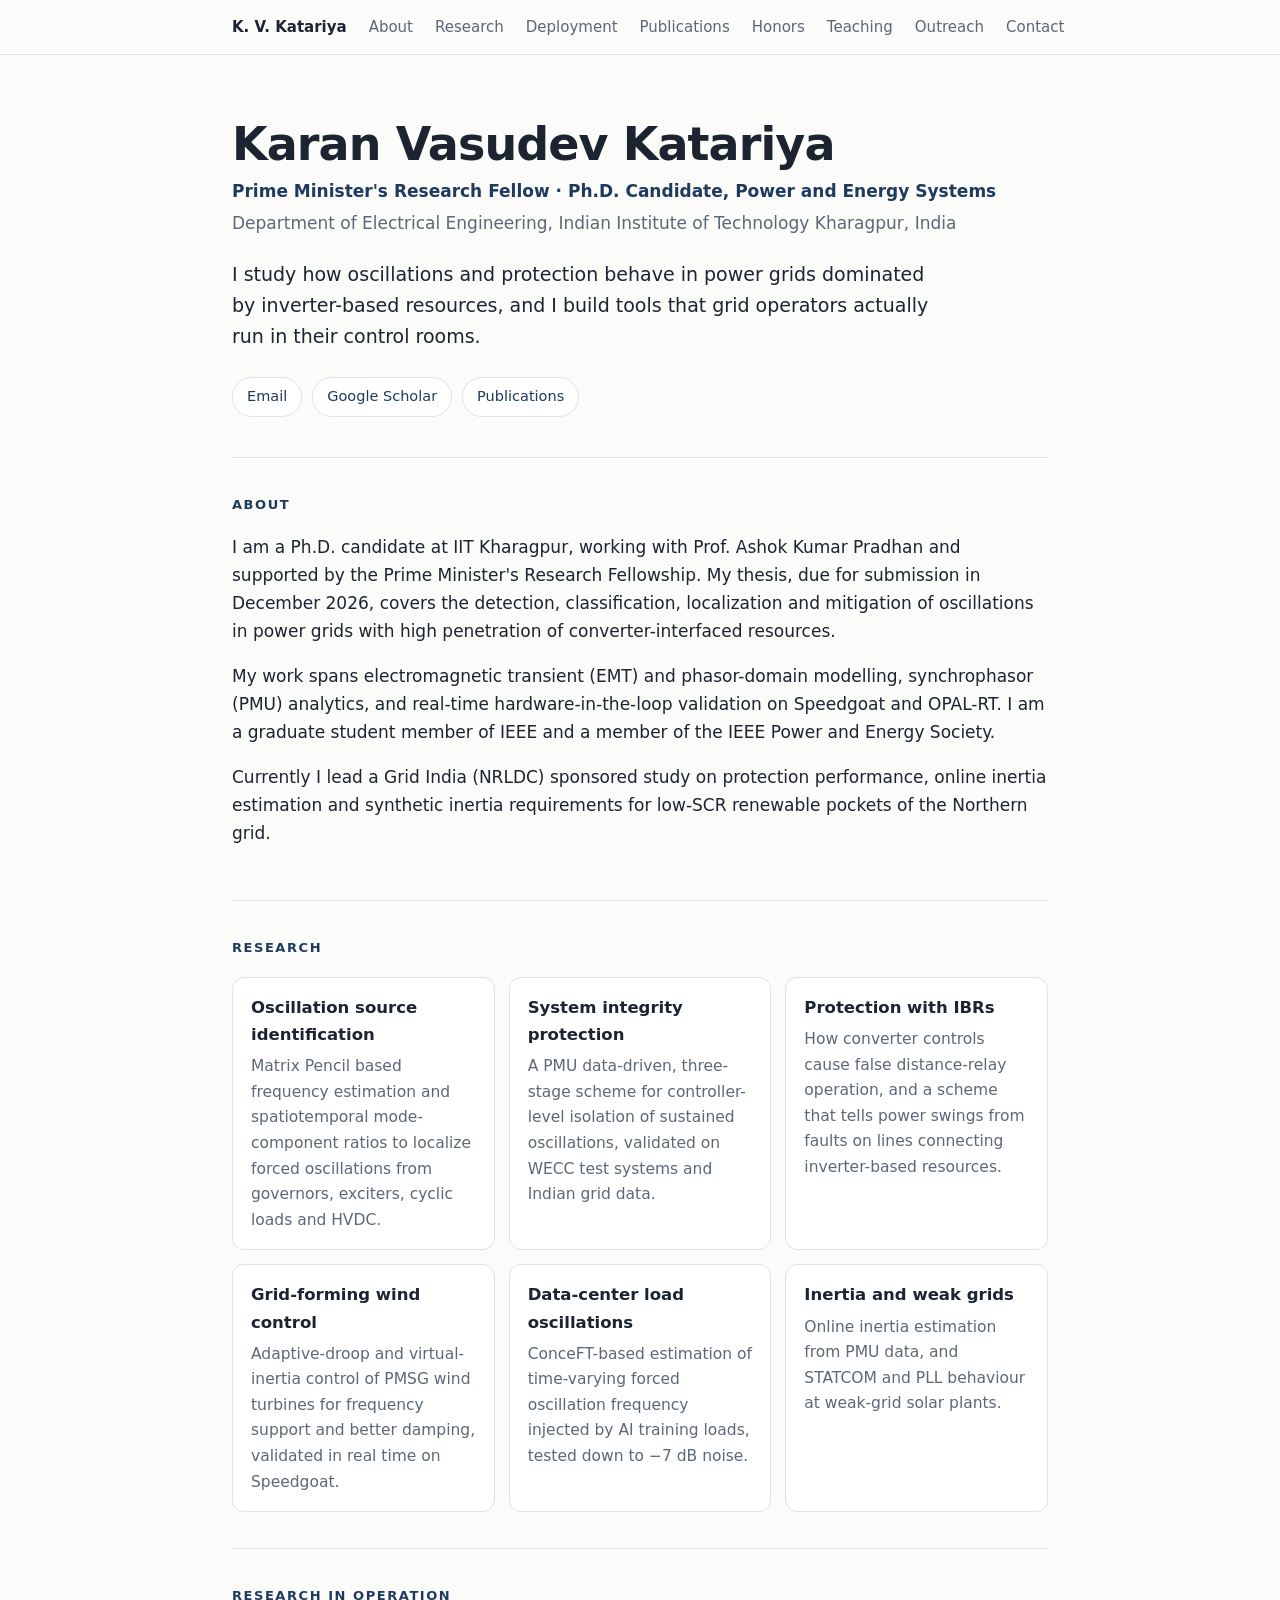
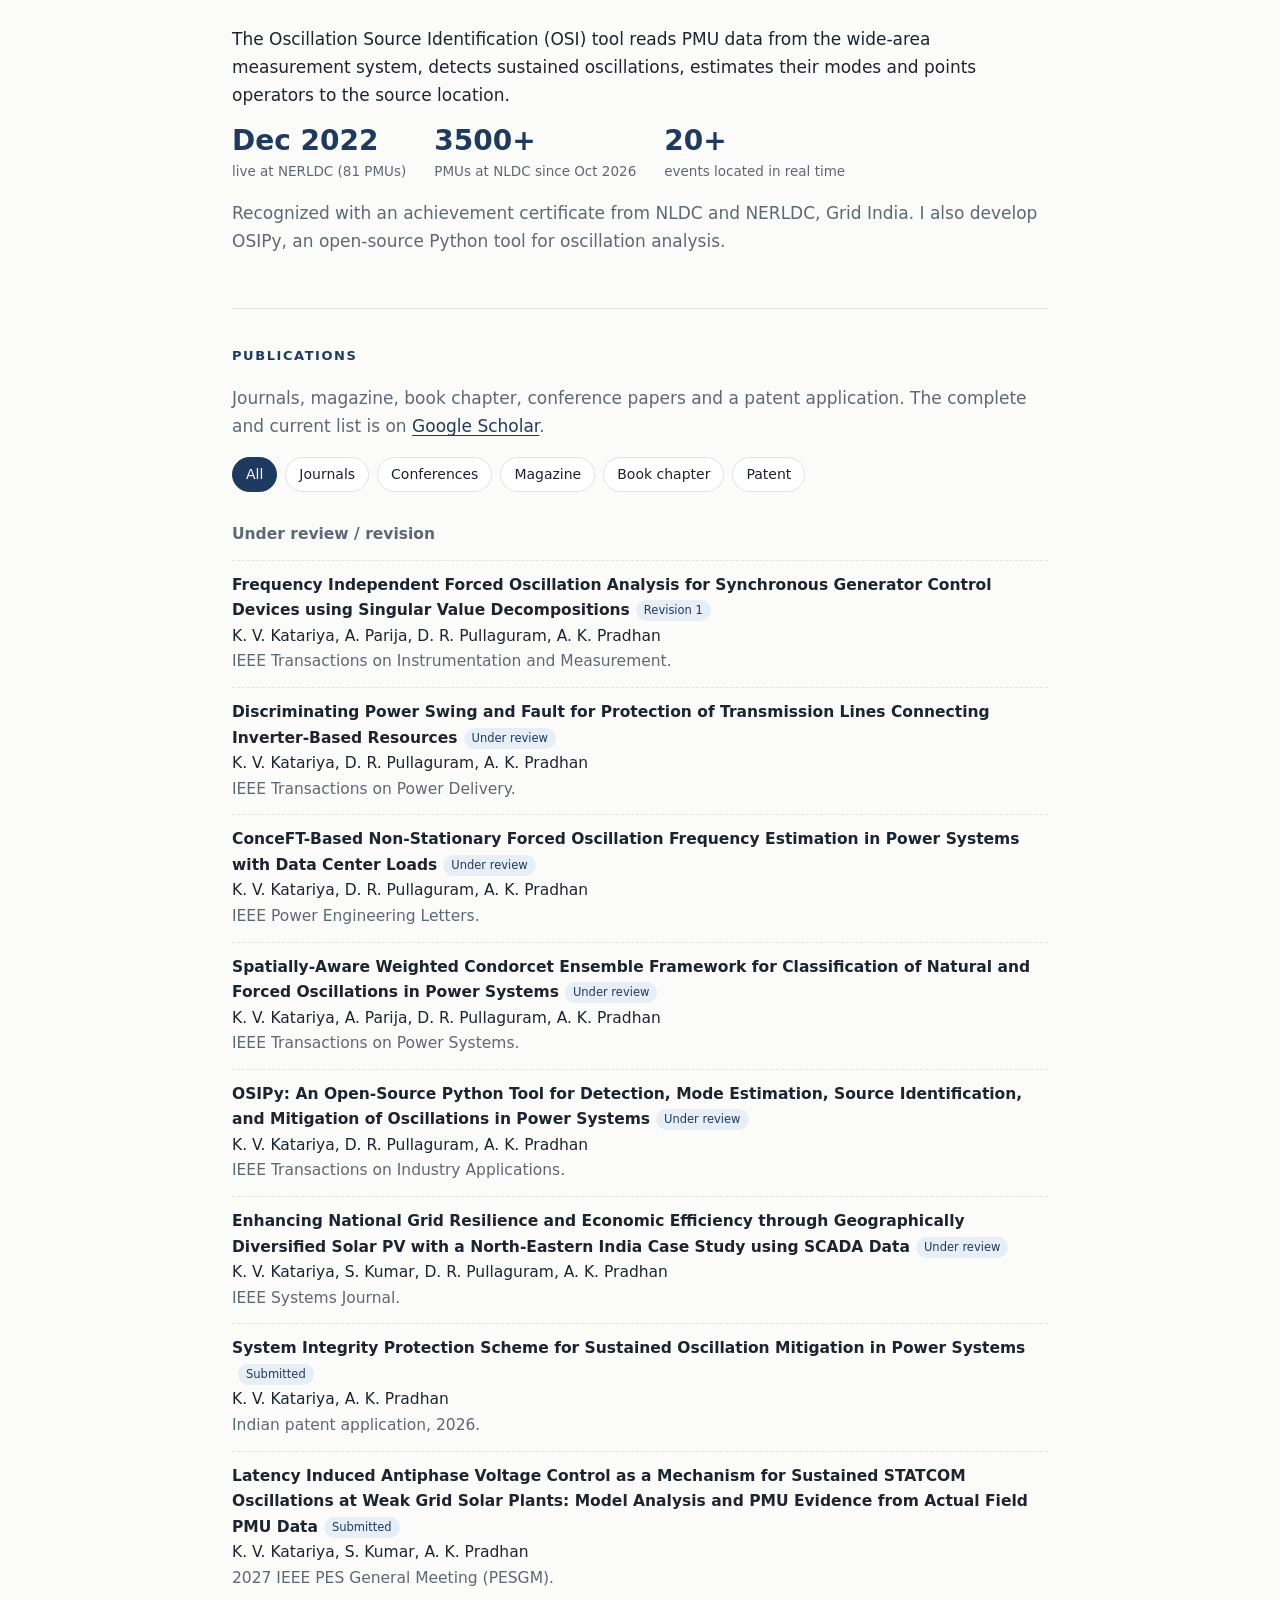
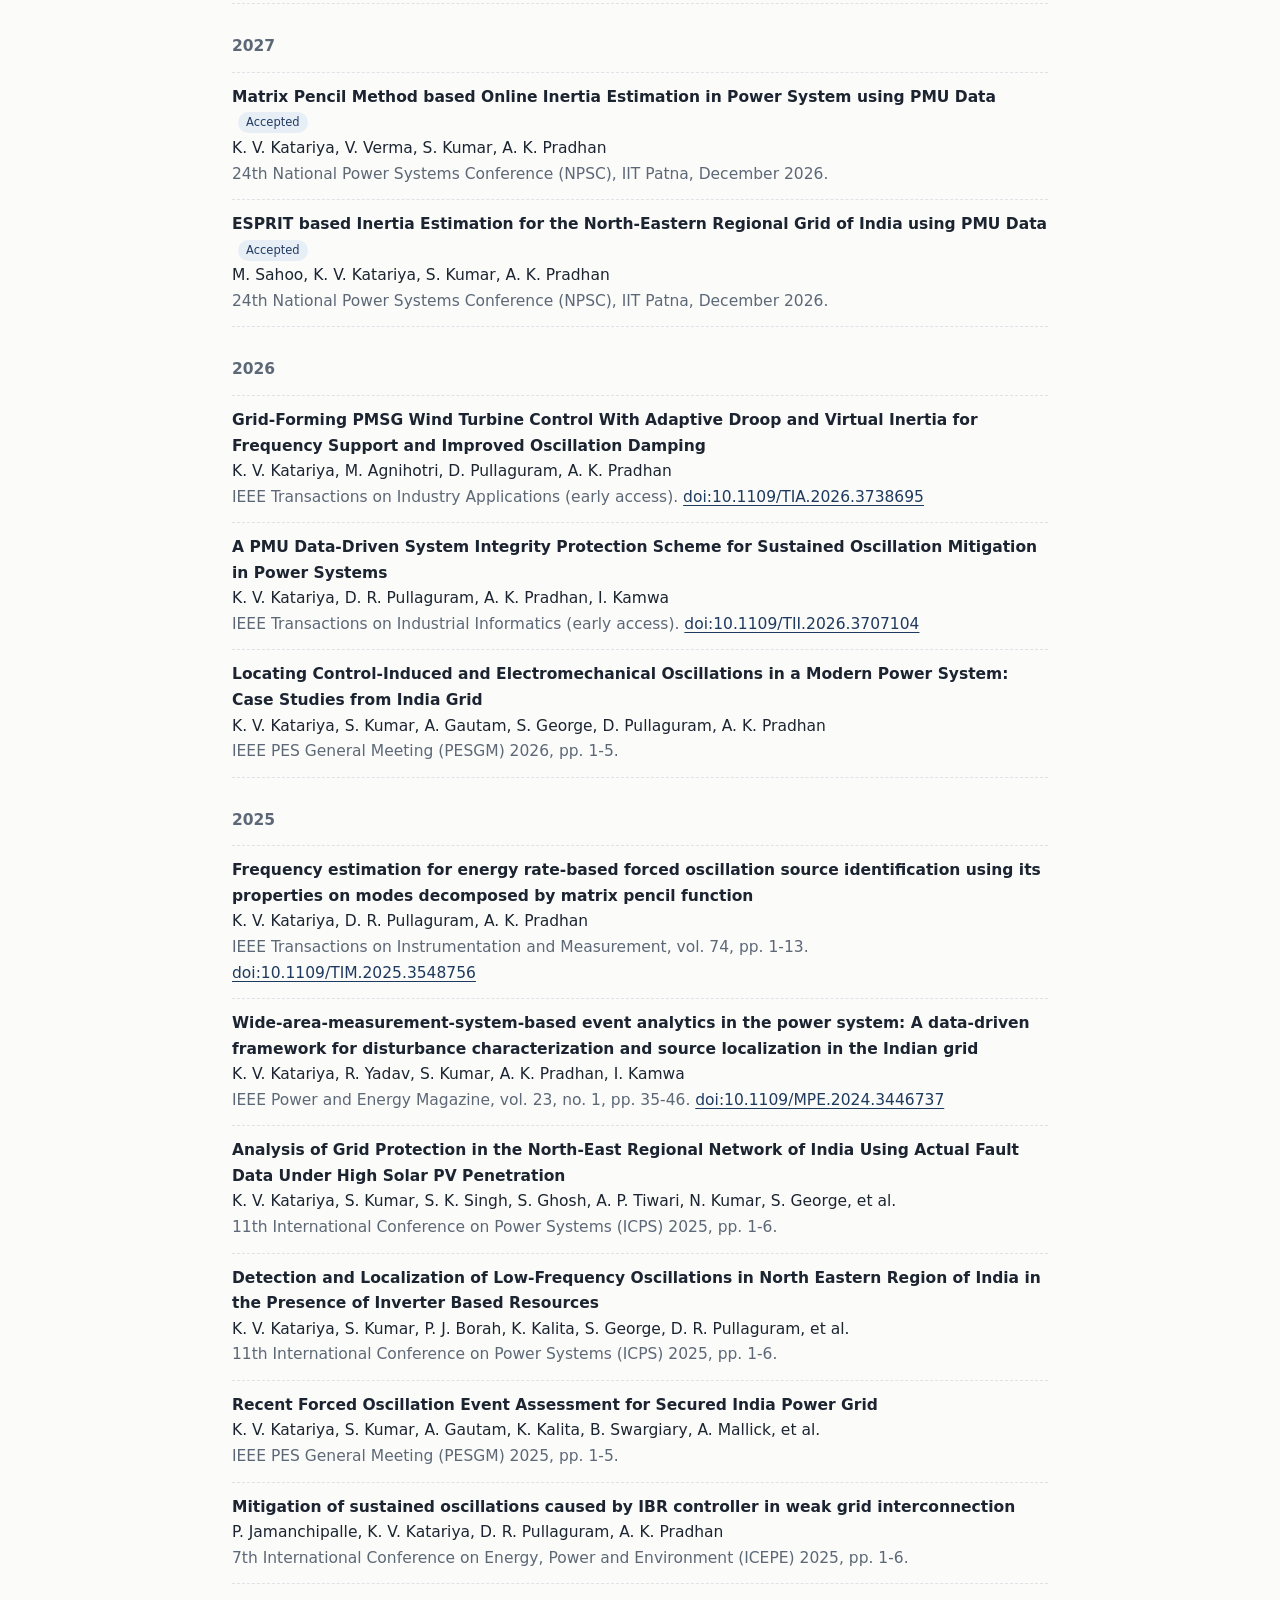
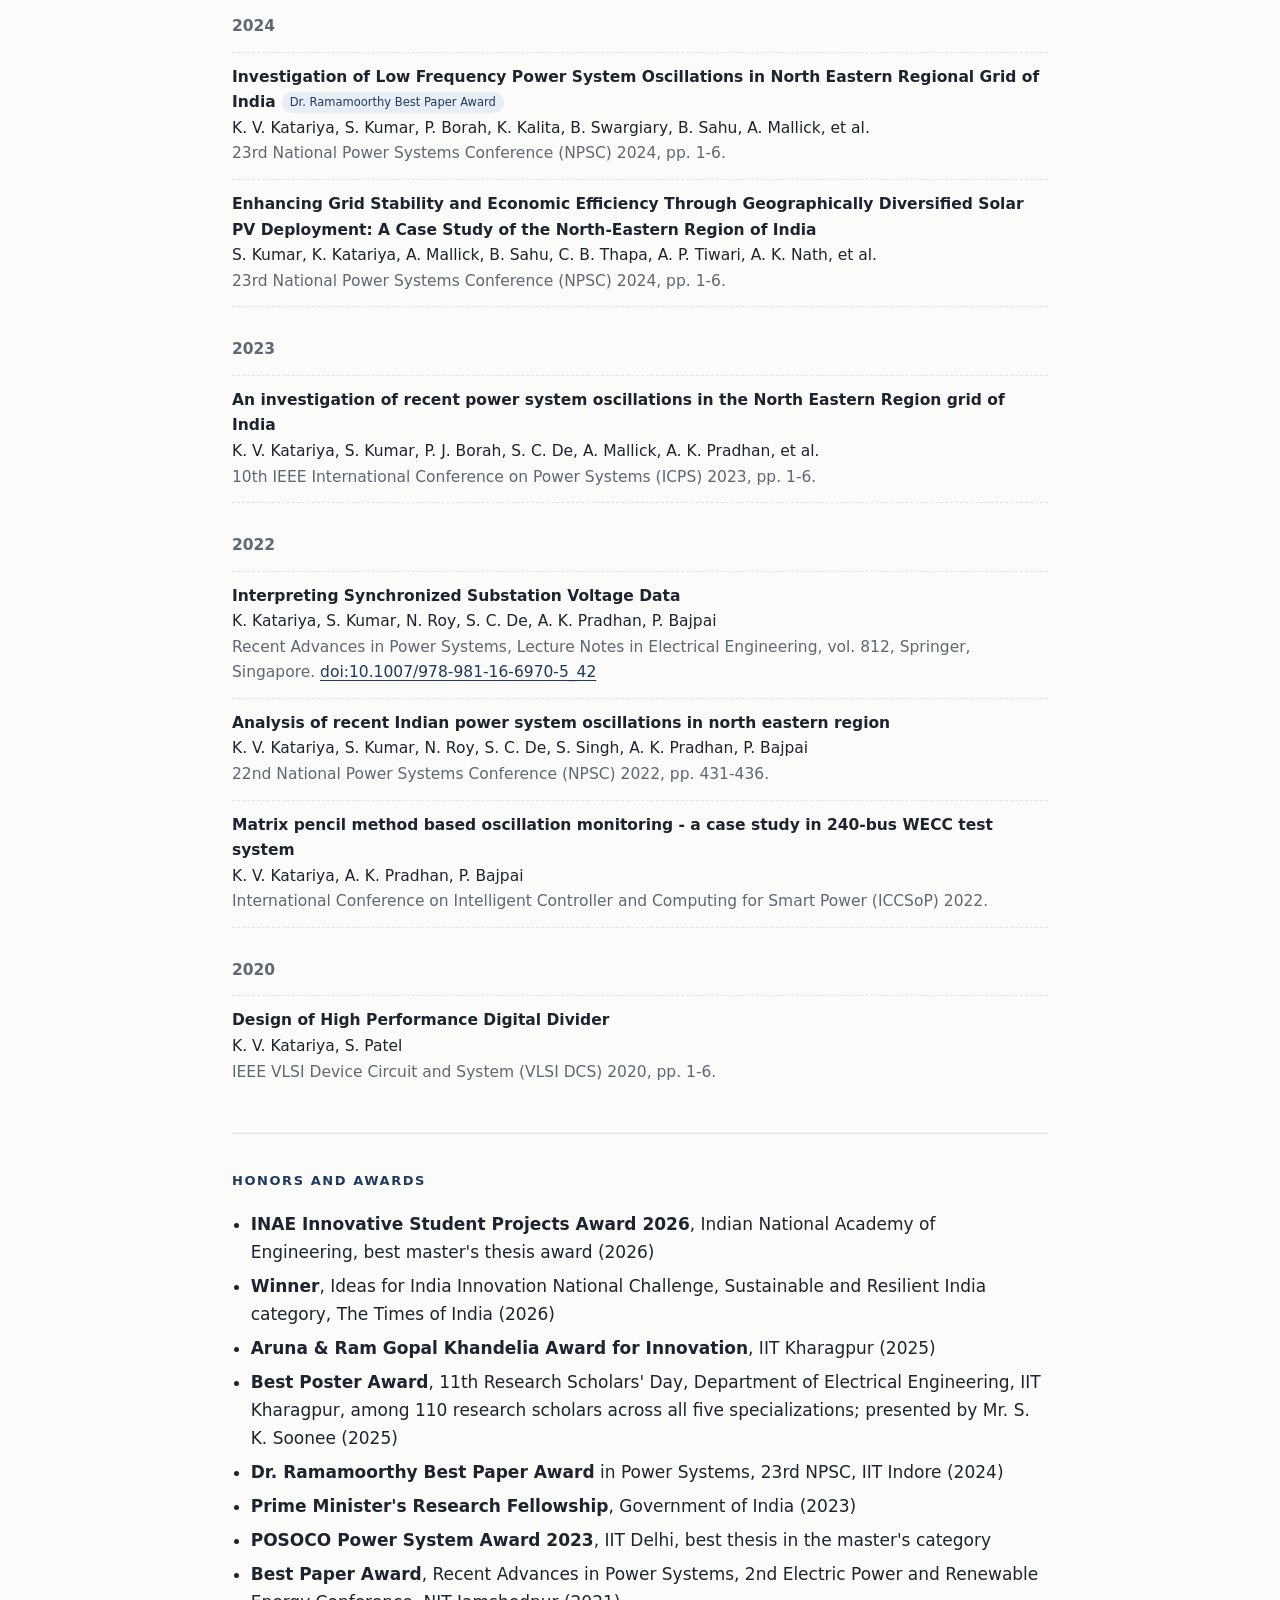
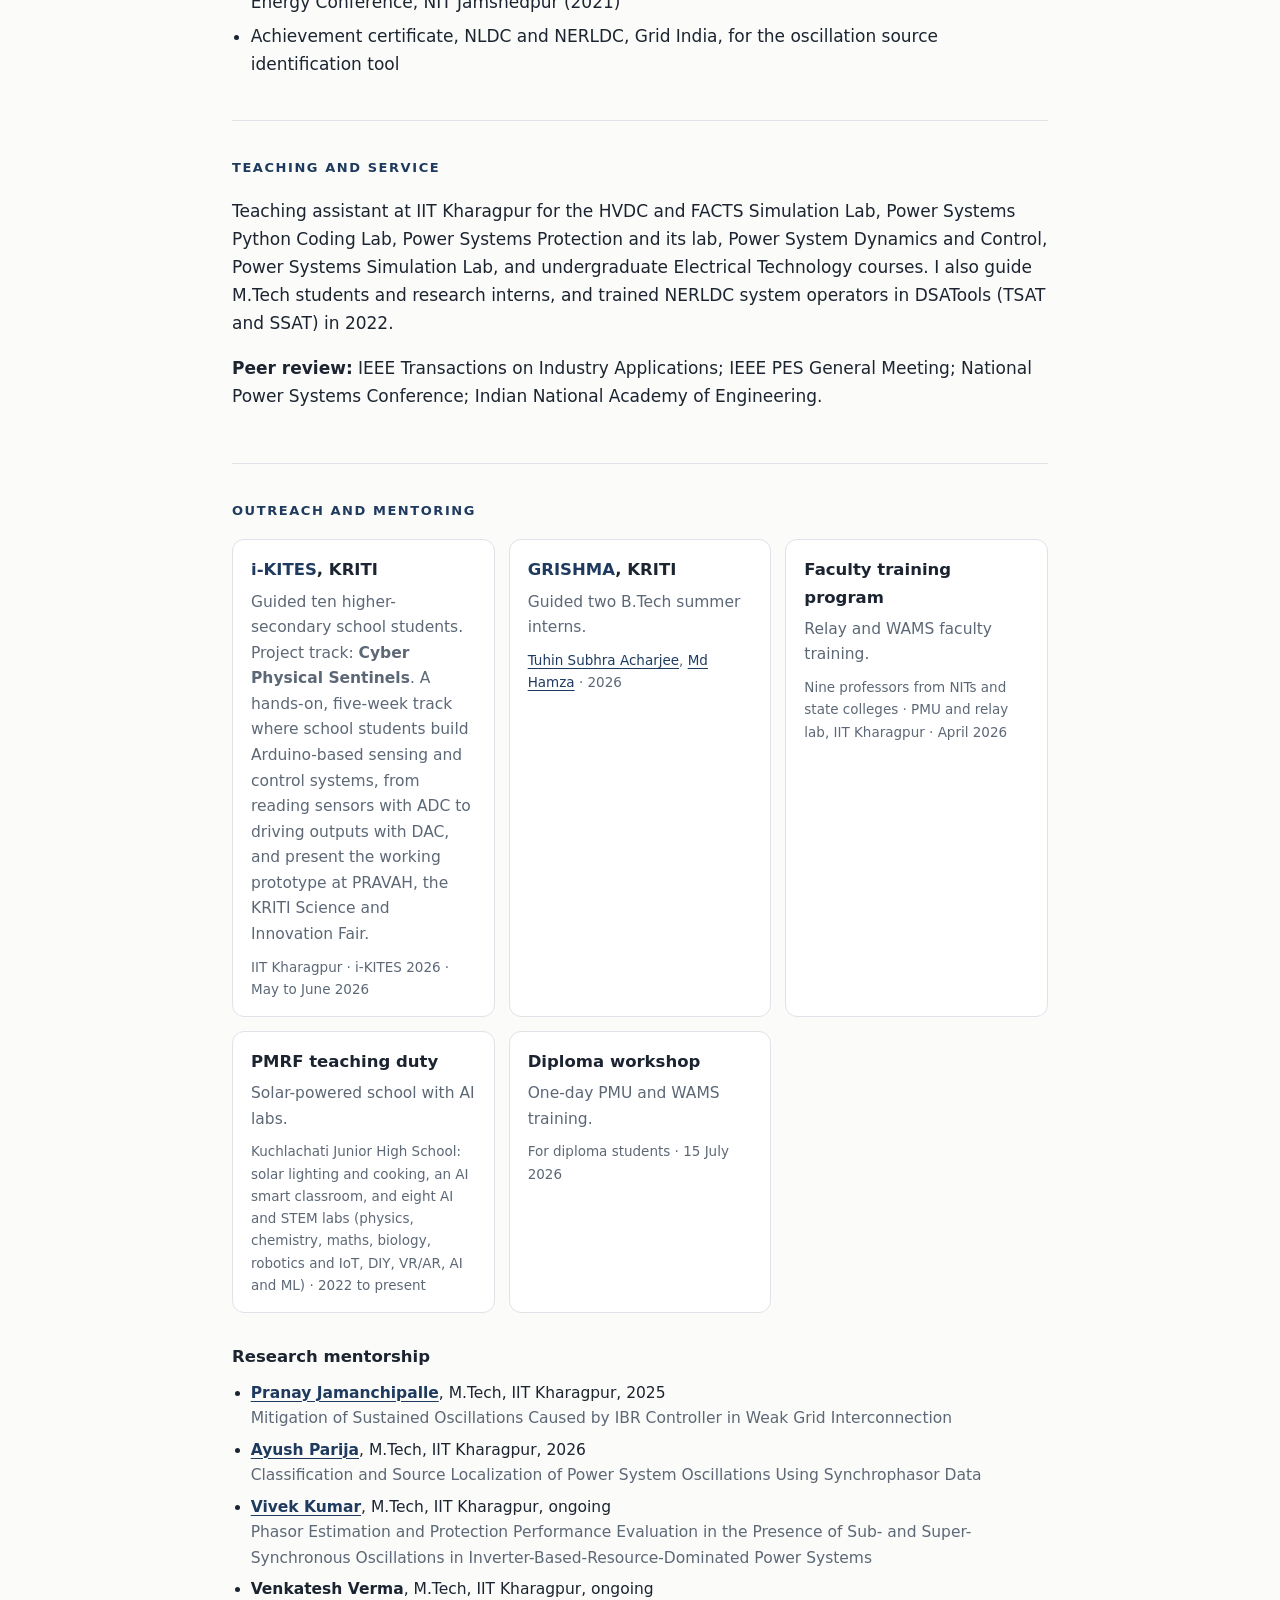
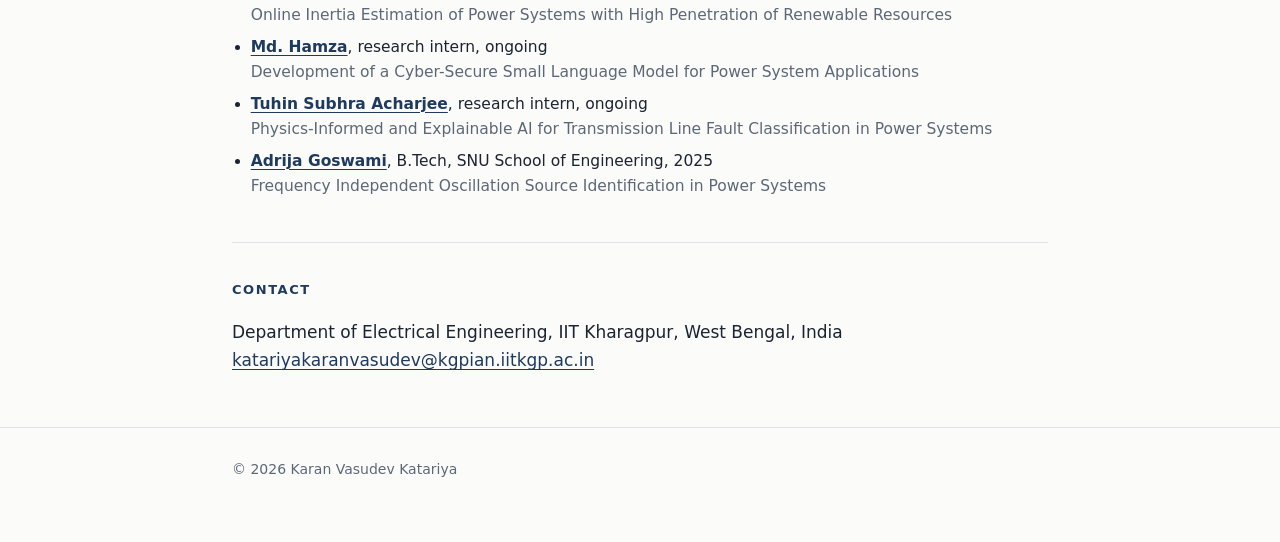
==== index.html @ 0a1a3997 "Add i-KITES 2026 Cyber Physical Sentinels track description Co-Authored-By: Claude Sonnet 5.5 <norep" ====
<!DOCTYPE html>
<html lang="en">
<head>
  <meta charset="utf-8">
  <meta name="viewport" content="width=device-width, initial-scale=1">
  <title>Karan Vasudev Katariya | Power Systems Researcher, IIT Kharagpur</title>
  <meta name="description" content="PMRF Ph.D. candidate at IIT Kharagpur working on oscillations, protection and EMT modelling of power grids with high penetration of converter-interfaced resources.">
  <link rel="stylesheet" href="assets/style.css">
</head>
<body>

<nav>
  <div class="wrap">
    <a class="brand" href="#top">K. V. Katariya</a>
    <a href="#about">About</a>
    <a href="#research">Research</a>
    <a href="#deployment">Deployment</a>
    <a href="#publications">Publications</a>
    <a href="#honors">Honors</a>
    <a href="#teaching">Teaching</a>
    <a href="#outreach">Outreach</a>
    <a href="#contact">Contact</a>
  </div>
</nav>

<main class="wrap" id="top">

  <header class="hero">
    <h1>Karan Vasudev Katariya</h1>
    <p class="role">Prime Minister's Research Fellow &middot; Ph.D. Candidate, Power and Energy Systems</p>
    <p class="aff">Department of Electrical Engineering, Indian Institute of Technology Kharagpur, India</p>
    <p class="lead">I study how oscillations and protection behave in power grids dominated by inverter-based resources, and I build tools that grid operators actually run in their control rooms.</p>
    <div class="links">
      <a href="mailto:katariyakaranvasudev@kgpian.iitkgp.ac.in">Email</a>
      <a href="https://scholar.google.com/citations?user=JeS9tnwAAAAJ&hl=en">Google Scholar</a>
      <a href="#publications">Publications</a>
    </div>
  </header>

  <section id="about">
    <h2>About</h2>
    <p>I am a Ph.D. candidate at IIT Kharagpur, working with Prof. Ashok Kumar Pradhan and supported by the Prime Minister's Research Fellowship. My thesis, due for submission in December 2026, covers the detection, classification, localization and mitigation of oscillations in power grids with high penetration of converter-interfaced resources.</p>
    <p>My work spans electromagnetic transient (EMT) and phasor-domain modelling, synchrophasor (PMU) analytics, and real-time hardware-in-the-loop validation on Speedgoat and OPAL-RT. I am a graduate student member of IEEE and a member of the IEEE Power and Energy Society.</p>
    <p>Currently I lead a Grid India (NRLDC) sponsored study on protection performance, online inertia estimation and synthetic inertia requirements for low-SCR renewable pockets of the Northern grid.</p>
  </section>

  <section id="research">
    <h2>Research</h2>
    <div class="grid">
      <div class="card">
        <h3>Oscillation source identification</h3>
        <p>Matrix Pencil based frequency estimation and spatiotemporal mode-component ratios to localize forced oscillations from governors, exciters, cyclic loads and HVDC.</p>
      </div>
      <div class="card">
        <h3>System integrity protection</h3>
        <p>A PMU data-driven, three-stage scheme for controller-level isolation of sustained oscillations, validated on WECC test systems and Indian grid data.</p>
      </div>
      <div class="card">
        <h3>Protection with IBRs</h3>
        <p>How converter controls cause false distance-relay operation, and a scheme that tells power swings from faults on lines connecting inverter-based resources.</p>
      </div>
      <div class="card">
        <h3>Grid-forming wind control</h3>
        <p>Adaptive-droop and virtual-inertia control of PMSG wind turbines for frequency support and better damping, validated in real time on Speedgoat.</p>
      </div>
      <div class="card">
        <h3>Data-center load oscillations</h3>
        <p>ConceFT-based estimation of time-varying forced oscillation frequency injected by AI training loads, tested down to &minus;7 dB noise.</p>
      </div>
      <div class="card">
        <h3>Inertia and weak grids</h3>
        <p>Online inertia estimation from PMU data, and STATCOM and PLL behaviour at weak-grid solar plants.</p>
      </div>
    </div>
  </section>

  <section id="deployment">
    <h2>Research in operation</h2>
    <p>The Oscillation Source Identification (OSI) tool reads PMU data from the wide-area measurement system, detects sustained oscillations, estimates their modes and points operators to the source location.</p>
    <div class="stats">
      <div class="stat"><b>Dec 2022</b><span>live at NERLDC (81 PMUs)</span></div>
      <div class="stat"><b>3500+</b><span>PMUs at NLDC since Oct 2026</span></div>
      <div class="stat"><b>20+</b><span>events located in real time</span></div>
    </div>
    <p class="muted" style="margin-top:14px">Recognized with an achievement certificate from NLDC and NERLDC, Grid India. I also develop OSIPy, an open-source Python tool for oscillation analysis.</p>
  </section>

  <section id="publications">
    <h2>Publications</h2>
    <p class="muted">Journals, magazine, book chapter, conference papers and a patent application. The complete and current list is on <a href="https://scholar.google.com/citations?user=JeS9tnwAAAAJ&hl=en">Google Scholar</a>.</p>
    <div class="filters" id="pub-filters" role="group" aria-label="Filter publications"></div>
    <ul class="pubs" id="pub-list"></ul>
    <noscript><p>Please enable JavaScript to see the publication list, or visit Google Scholar.</p></noscript>
  </section>

  <section id="honors">
    <h2>Honors and awards</h2>
    <ul class="clean">
      <li><b>INAE Innovative Student Projects Award 2026</b>, Indian National Academy of Engineering, best master's thesis award (2026)</li>
      <li><b>Winner</b>, Ideas for India Innovation National Challenge, Sustainable and Resilient India category, The Times of India (2026)</li>
      <li><b>Aruna &amp; Ram Gopal Khandelia Award for Innovation</b>, IIT Kharagpur (2025)</li>
      <li><b>Best Poster Award</b>, 11th Research Scholars' Day, Department of Electrical Engineering, IIT Kharagpur, among 110 research scholars across all five specializations; presented by Mr. S. K. Soonee (2025)</li>
      <li><b>Dr. Ramamoorthy Best Paper Award</b> in Power Systems, 23rd NPSC, IIT Indore (2024)</li>
      <li><b>Prime Minister's Research Fellowship</b>, Government of India (2023)</li>
      <li><b>POSOCO Power System Award 2023</b>, IIT Delhi, best thesis in the master's category</li>
      <li><b>Best Paper Award</b>, Recent Advances in Power Systems, 2nd Electric Power and Renewable Energy Conference, NIT Jamshedpur (2021)</li>
      <li>Achievement certificate, NLDC and NERLDC, Grid India, for the oscillation source identification tool</li>
    </ul>
  </section>

  <section id="teaching">
    <h2>Teaching and service</h2>
    <p>Teaching assistant at IIT Kharagpur for the HVDC and FACTS Simulation Lab, Power Systems Python Coding Lab, Power Systems Protection and its lab, Power System Dynamics and Control, Power Systems Simulation Lab, and undergraduate Electrical Technology courses. I also guide M.Tech students and research interns, and trained NERLDC system operators in DSATools (TSAT and SSAT) in 2022.</p>
    <p><b>Peer review:</b> IEEE Transactions on Industry Applications; IEEE PES General Meeting; National Power Systems Conference; Indian National Academy of Engineering.</p>
  </section>

  <section id="outreach">
    <h2>Outreach and mentoring</h2>
    <div class="grid">
      <div class="card">
        <h3><a href="https://kriti.iitkgp.ac.in/programs/i-kites">i-KITES</a>, KRITI</h3>
        <p>Guided ten higher-secondary school students.</p>
        <p>Project track: <strong>Cyber Physical Sentinels</strong>. A hands-on, five-week track where school students build Arduino-based sensing and control systems, from reading sensors with ADC to driving outputs with DAC, and present the working prototype at PRAVAH, the KRITI Science and Innovation Fair.</p>
        <p class="meta">IIT Kharagpur · i-KITES 2026 · May to June 2026</p>
      </div>
      <div class="card">
        <h3><a href="https://kriti.iitkgp.ac.in/programs/grishma">GRISHMA</a>, KRITI</h3>
        <p>Guided two B.Tech summer interns.</p>
        <p class="meta"><a href="https://in.linkedin.com/in/tuhin-subhra-acharjee-6a3b2636b">Tuhin Subhra Acharjee</a>, <a href="https://www.linkedin.com/in/mohdhamza43210/">Md Hamza</a> &middot; 2026</p>
      </div>
      <div class="card">
        <h3>Faculty training program</h3>
        <p>Relay and WAMS faculty training.</p>
        <p class="meta">Nine professors from NITs and state colleges &middot; PMU and relay lab, IIT Kharagpur &middot; April 2026</p>
      </div>
      <div class="card">
        <h3>PMRF teaching duty</h3>
        <p>Solar-powered school with AI labs.</p>
        <p class="meta">Kuchlachati Junior High School: solar lighting and cooking, an AI smart classroom, and eight AI and STEM labs (physics, chemistry, maths, biology, robotics and IoT, DIY, VR/AR, AI and ML) &middot; 2022 to present</p>
      </div>
      <div class="card">
        <h3>Diploma workshop</h3>
        <p>One-day PMU and WAMS training.</p>
        <p class="meta">For diploma students &middot; 15 July 2026</p>
      </div>
    </div>

    <h3 class="sub">Research mentorship</h3>
    <ul class="clean mentees">
      <li><b><a href="https://www.linkedin.com/in/pranay-jamanchipalle-a45320210/">Pranay Jamanchipalle</a></b>, M.Tech, IIT Kharagpur, 2025<br>
        <span class="muted">Mitigation of Sustained Oscillations Caused by IBR Controller in Weak Grid Interconnection</span></li>
      <li><b><a href="https://www.linkedin.com/in/ayushparija/">Ayush Parija</a></b>, M.Tech, IIT Kharagpur, 2026<br>
        <span class="muted">Classification and Source Localization of Power System Oscillations Using Synchrophasor Data</span></li>
      <li><b><a href="https://www.linkedin.com/in/vivek-kumar-59024a358">Vivek Kumar</a></b>, M.Tech, IIT Kharagpur, ongoing<br>
        <span class="muted">Phasor Estimation and Protection Performance Evaluation in the Presence of Sub- and Super-Synchronous Oscillations in Inverter-Based-Resource-Dominated Power Systems</span></li>
      <li><b>Venkatesh Verma</b>, M.Tech, IIT Kharagpur, ongoing<br>
        <span class="muted">Online Inertia Estimation of Power Systems with High Penetration of Renewable Resources</span></li>
      <li><b><a href="https://www.linkedin.com/in/mohdhamza43210/">Md. Hamza</a></b>, research intern, ongoing<br>
        <span class="muted">Development of a Cyber-Secure Small Language Model for Power System Applications</span></li>
      <li><b><a href="https://in.linkedin.com/in/tuhin-subhra-acharjee-6a3b2636b">Tuhin Subhra Acharjee</a></b>, research intern, ongoing<br>
        <span class="muted">Physics-Informed and Explainable AI for Transmission Line Fault Classification in Power Systems</span></li>
      <li><b><a href="https://www.linkedin.com/in/ag153/">Adrija Goswami</a></b>, B.Tech, SNU School of Engineering, 2025<br>
        <span class="muted">Frequency Independent Oscillation Source Identification in Power Systems</span></li>
    </ul>
  </section>

  <section id="contact">
    <h2>Contact</h2>
    <p>Department of Electrical Engineering, IIT Kharagpur, West Bengal, India<br>
    <a href="mailto:katariyakaranvasudev@kgpian.iitkgp.ac.in">katariyakaranvasudev@kgpian.iitkgp.ac.in</a></p>
  </section>

</main>

<footer>
  <div class="wrap">&copy; <span id="yr">2026</span> Karan Vasudev Katariya</div>
</footer>

<script src="data/publications.js"></script>
<script src="assets/site.js"></script>
<script>document.getElementById("yr").textContent = new Date().getFullYear();</script>
</body>
</html>
---- assets/style.css ----
:root {
  --bg: #fbfbf9;
  --ink: #1b2430;
  --muted: #5d6877;
  --accent: #1f3a5f;
  --accent-soft: #e8eef6;
  --line: #dfe3e8;
  --card: #ffffff;
  --max: 860px;
}
@media (prefers-color-scheme: dark) {
  :root {
    --bg: #12171d;
    --ink: #e6eaf0;
    --muted: #9aa5b4;
    --accent: #8fb4e8;
    --accent-soft: #1b2635;
    --line: #2a3441;
    --card: #181f28;
  }
}
* { box-sizing: border-box; }
html { scroll-behavior: smooth; }
body {
  margin: 0;
  background: var(--bg);
  color: var(--ink);
  font: 17px/1.65 "Inter", system-ui, -apple-system, "Segoe UI", Roboto, sans-serif;
}
a { color: var(--accent); text-decoration-thickness: 1px; text-underline-offset: 3px; }
a:hover { text-decoration-thickness: 2px; }
.wrap { max-width: var(--max); margin: 0 auto; padding: 0 22px; }

/* nav */
nav {
  position: sticky; top: 0; z-index: 10;
  background: color-mix(in srgb, var(--bg) 88%, transparent);
  backdrop-filter: blur(8px);
  border-bottom: 1px solid var(--line);
}
nav .wrap { display: flex; gap: 22px; align-items: center; height: 54px; overflow-x: auto; white-space: nowrap; }
nav .brand { font-weight: 700; margin-right: auto; color: var(--ink); text-decoration: none; }
nav a { font-size: 15px; text-decoration: none; color: var(--muted); }
nav a:hover { color: var(--accent); }

/* hero */
header.hero { padding: 64px 0 40px; }
.hero h1 { font-size: clamp(32px, 6vw, 46px); line-height: 1.12; margin: 0 0 6px; letter-spacing: -0.02em; }
.hero .role { color: var(--accent); font-weight: 600; margin: 0 0 4px; }
.hero .aff { color: var(--muted); margin: 0 0 22px; }
.hero p.lead { font-size: 19px; max-width: 700px; margin: 0 0 24px; }
.links { display: flex; flex-wrap: wrap; gap: 10px; }
.links a {
  display: inline-block; padding: 7px 14px; border: 1px solid var(--line);
  border-radius: 999px; font-size: 14.5px; text-decoration: none; background: var(--card);
}
.links a:hover { border-color: var(--accent); }

/* sections */
section { padding: 36px 0; border-top: 1px solid var(--line); }
section h2 {
  font-size: 13px; letter-spacing: 0.12em; text-transform: uppercase;
  color: var(--accent); margin: 0 0 18px;
}
.grid { display: grid; gap: 14px; grid-template-columns: repeat(auto-fit, minmax(250px, 1fr)); }
.card { background: var(--card); border: 1px solid var(--line); border-radius: 12px; padding: 16px 18px; }
.card h3 { margin: 0 0 6px; font-size: 16.5px; }
.card p { margin: 0; font-size: 15.5px; color: var(--muted); }

h3.sub { font-size: 16.5px; margin: 30px 0 10px; }
.mentees li { margin: 10px 0; font-size: 15.5px; }
.card .meta { margin-top: 8px; font-size: 13.5px; }
.card h3 a { text-decoration: none; }
.card h3 a:hover { text-decoration: underline; }

.stats { display: flex; flex-wrap: wrap; gap: 28px; margin: 6px 0 0; }
.stat b { display: block; font-size: 28px; color: var(--accent); line-height: 1.1; }
.stat span { font-size: 13.5px; color: var(--muted); }

/* publications */
.filters { display: flex; flex-wrap: wrap; gap: 8px; margin-bottom: 14px; }
.filters button {
  font: inherit; font-size: 14px; padding: 5px 13px; border-radius: 999px;
  border: 1px solid var(--line); background: var(--card); color: var(--ink); cursor: pointer;
}
.filters button[aria-pressed="true"] { background: var(--accent); color: var(--bg); border-color: var(--accent); }
.pubs { list-style: none; margin: 0; padding: 0; }
.pubs li { padding: 12px 0; border-bottom: 1px dashed var(--line); font-size: 15.5px; }
.pubs li:last-child { border-bottom: 0; }
.pubs .t { font-weight: 600; }
.pubs .m { color: var(--muted); }
.tag {
  display: inline-block; font-size: 11.5px; padding: 1px 8px; border-radius: 999px;
  background: var(--accent-soft); color: var(--accent); margin-left: 6px; vertical-align: 1px;
}
.yearhead { margin: 18px 0 0; font-weight: 700; color: var(--muted); font-size: 14px; }

ul.clean { margin: 0; padding-left: 1.1em; }
ul.clean li { margin: 6px 0; }
.muted { color: var(--muted); }
footer { padding: 30px 0 60px; color: var(--muted); font-size: 14px; border-top: 1px solid var(--line); }
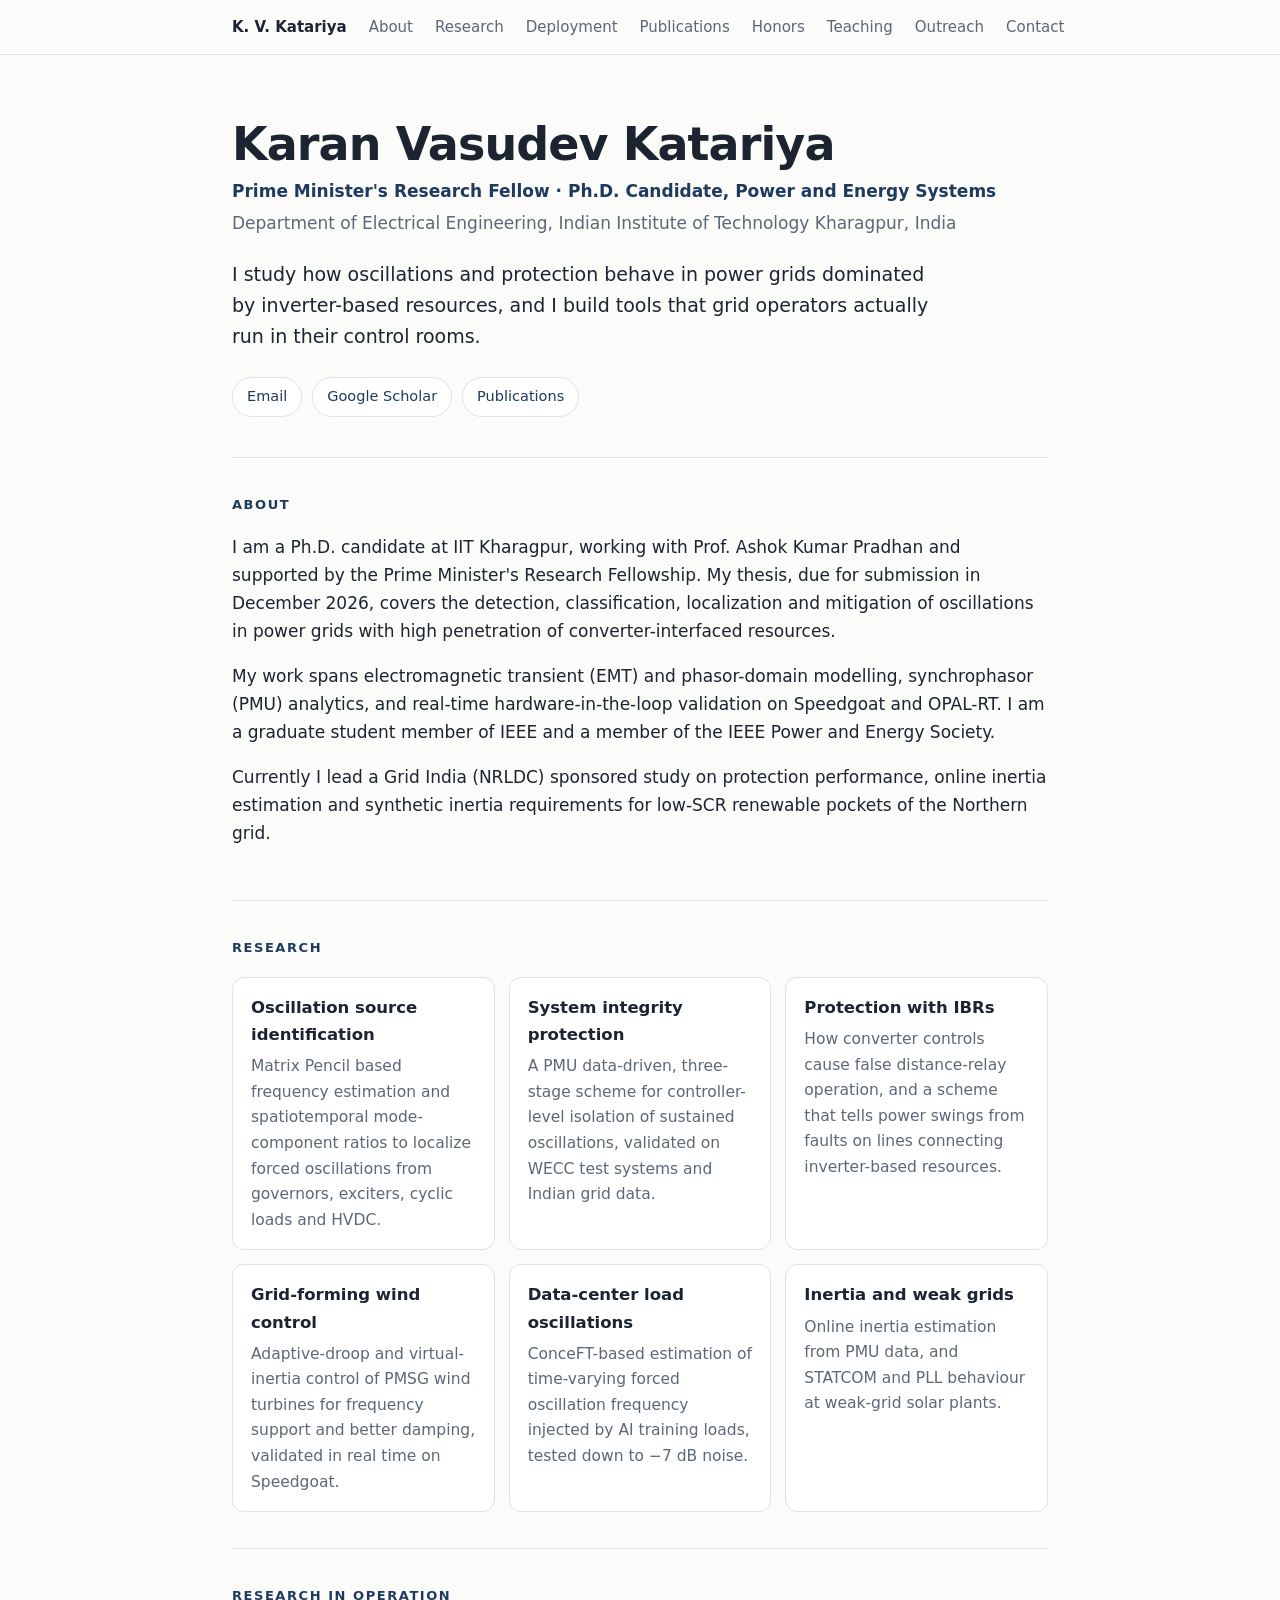
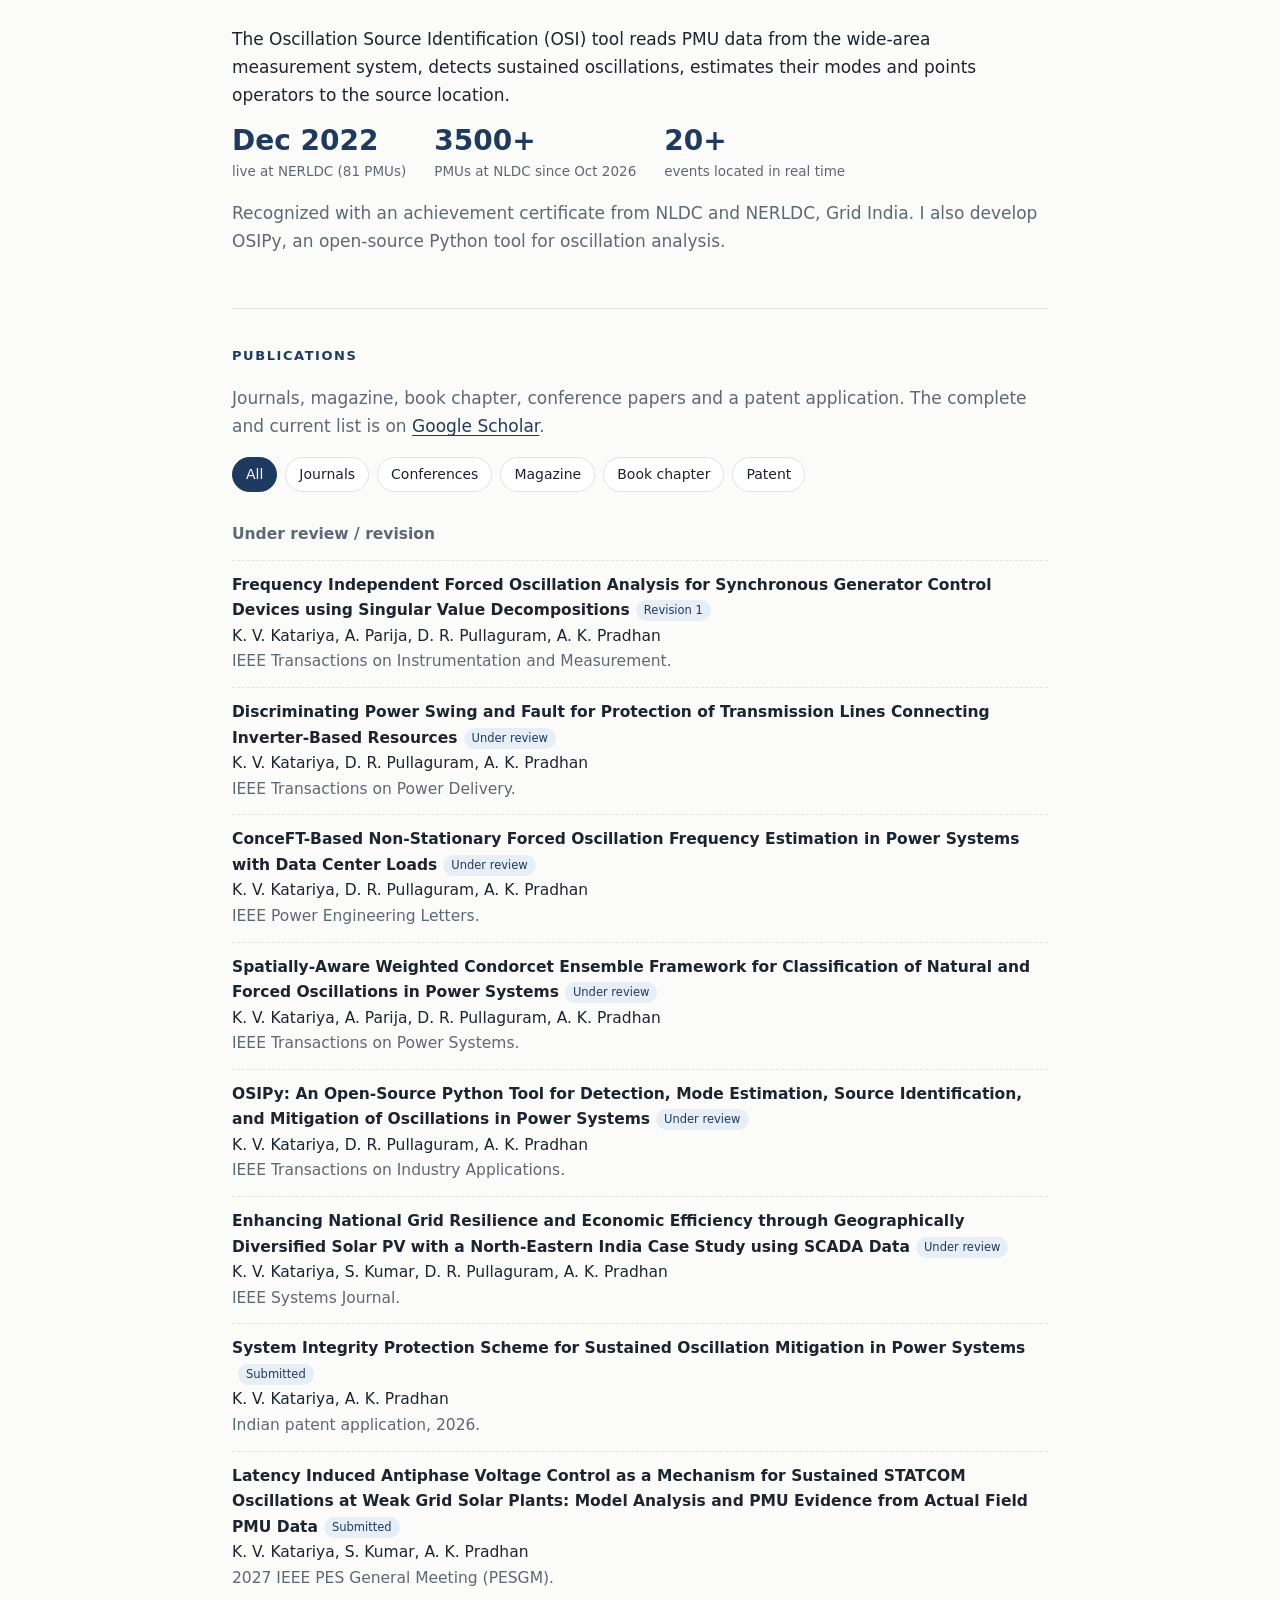
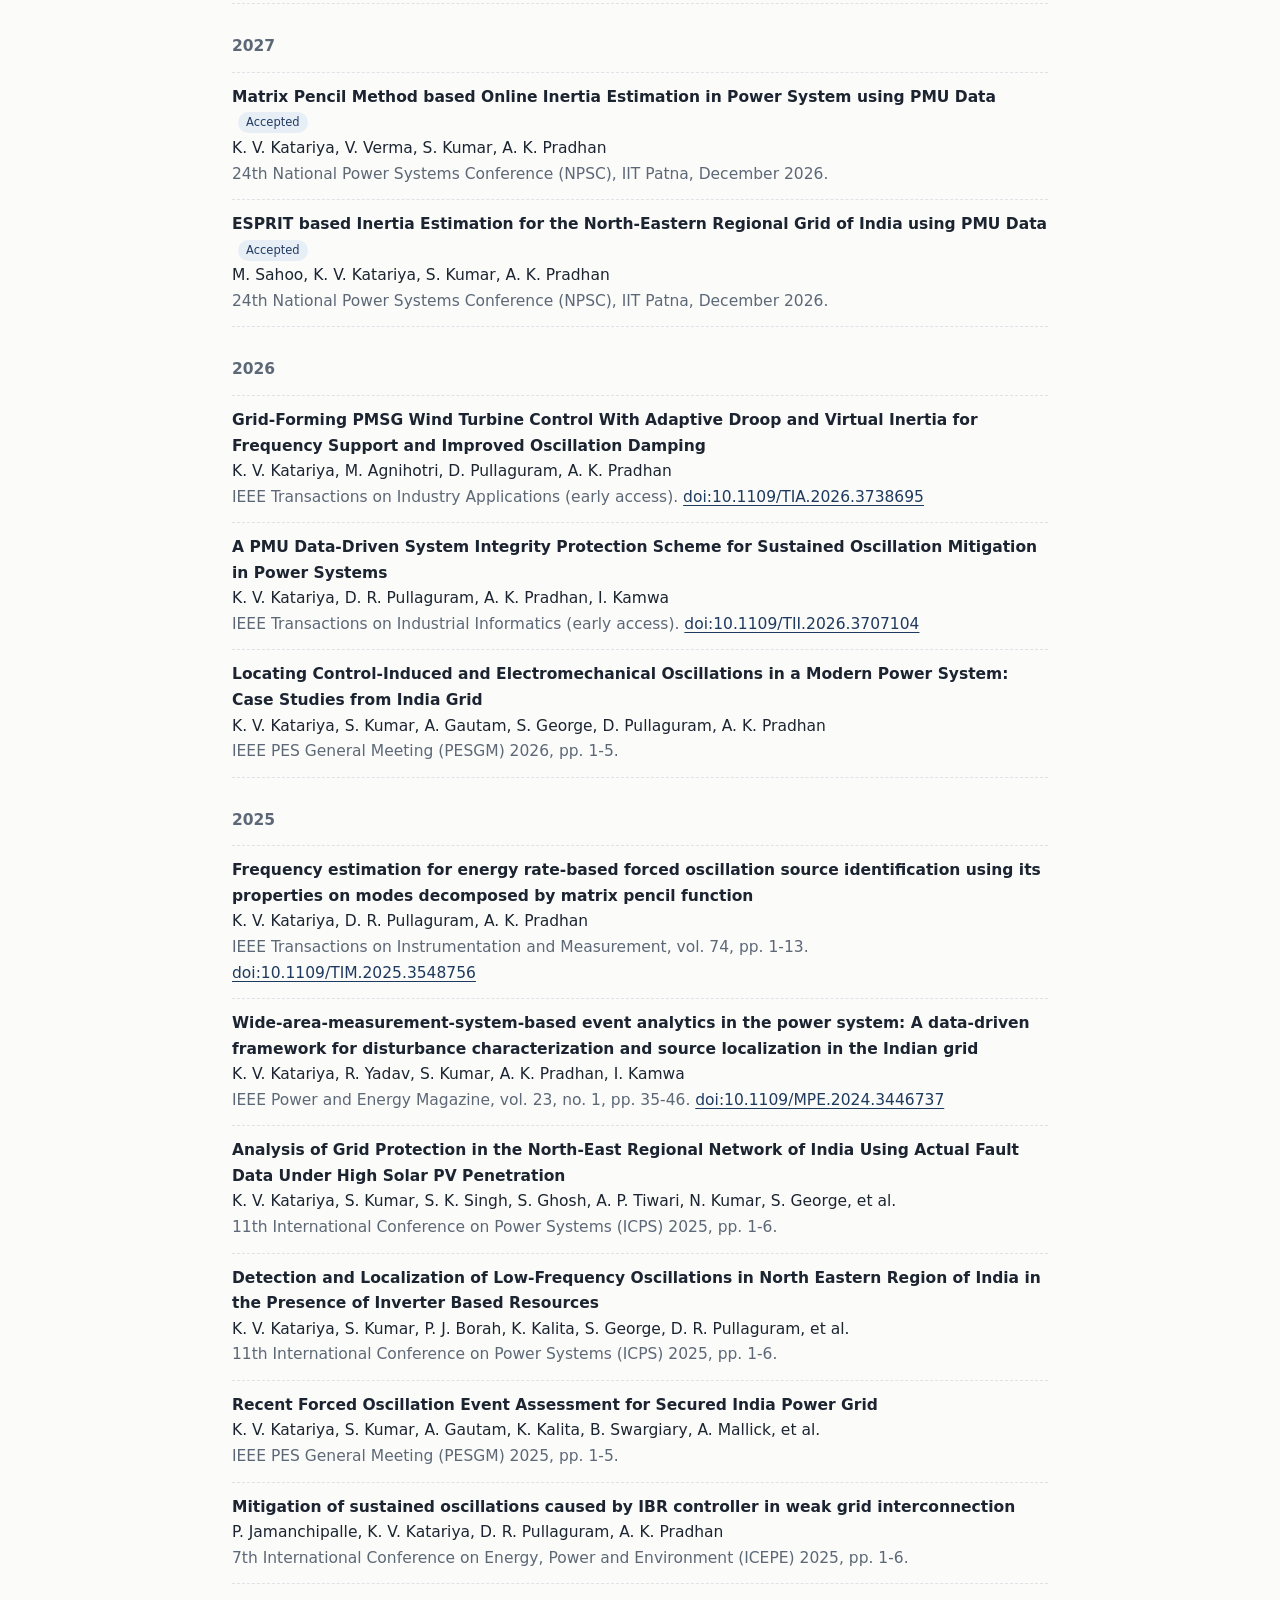
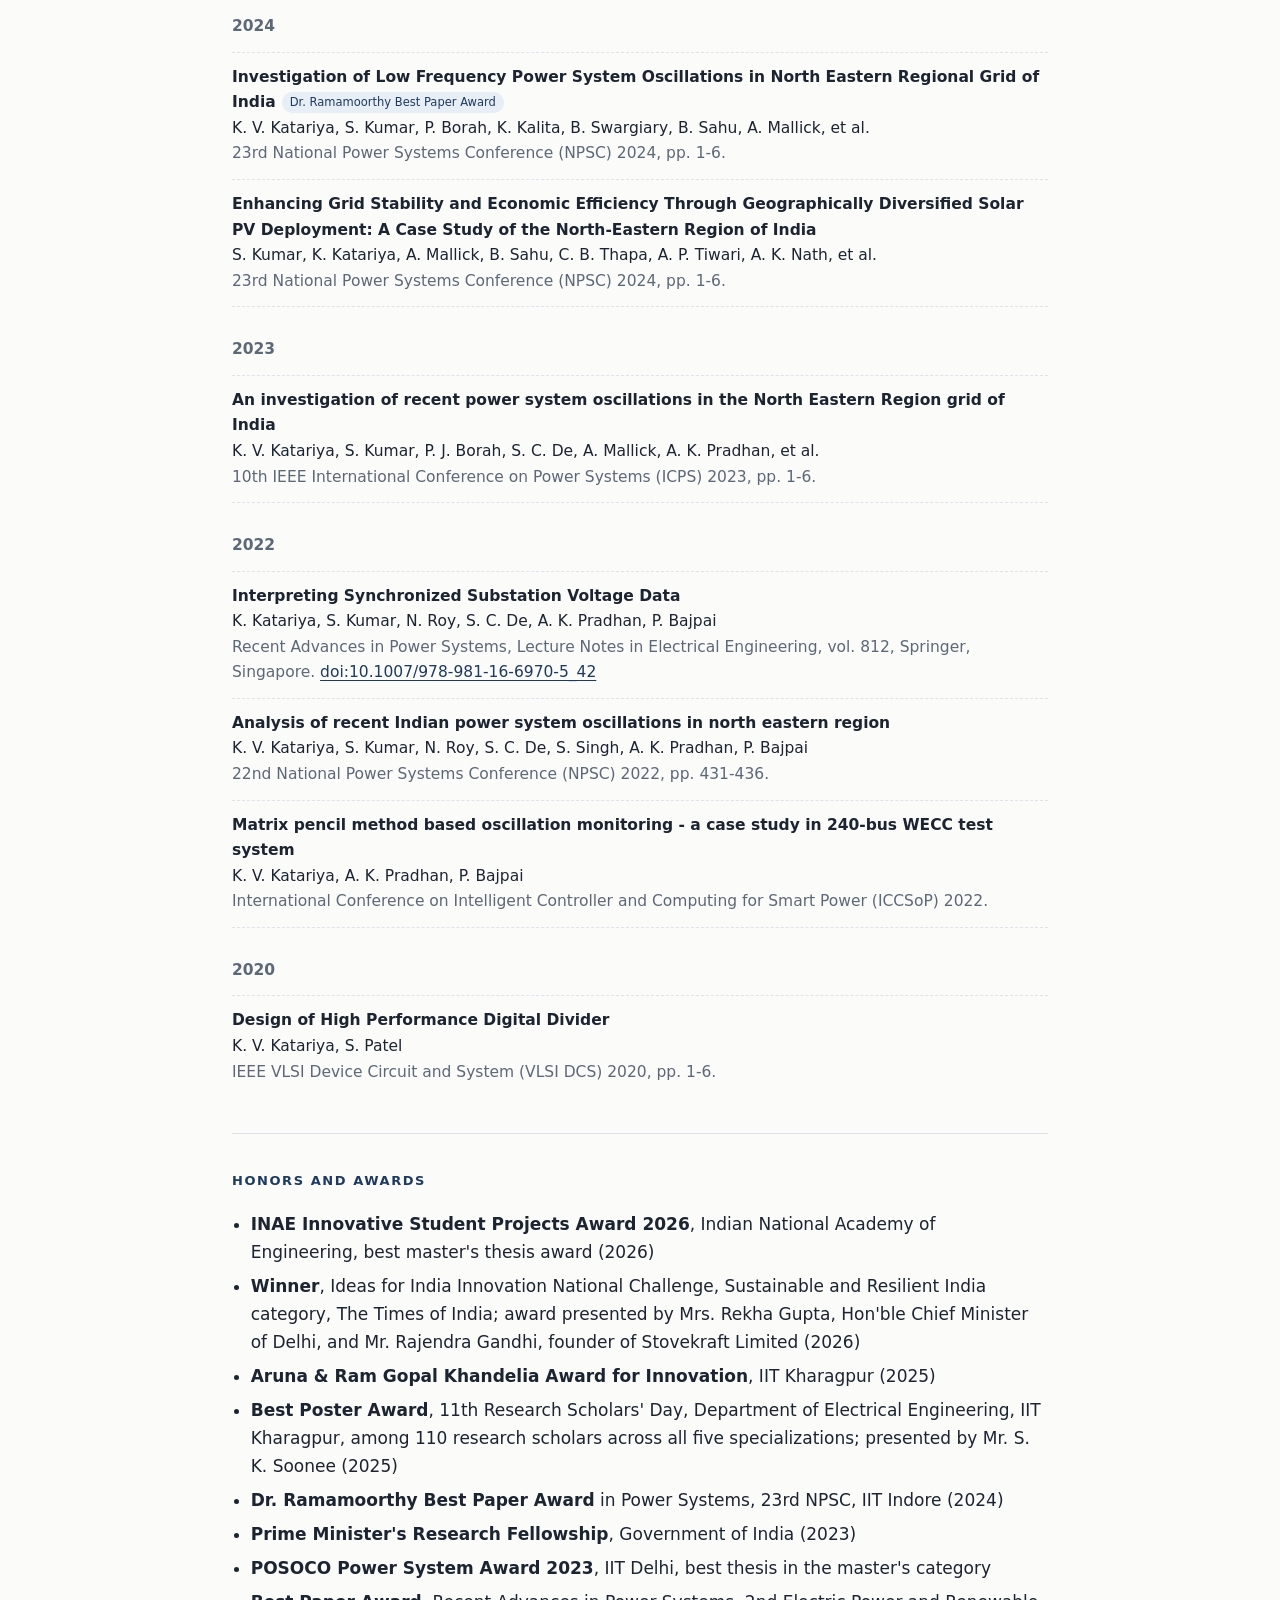
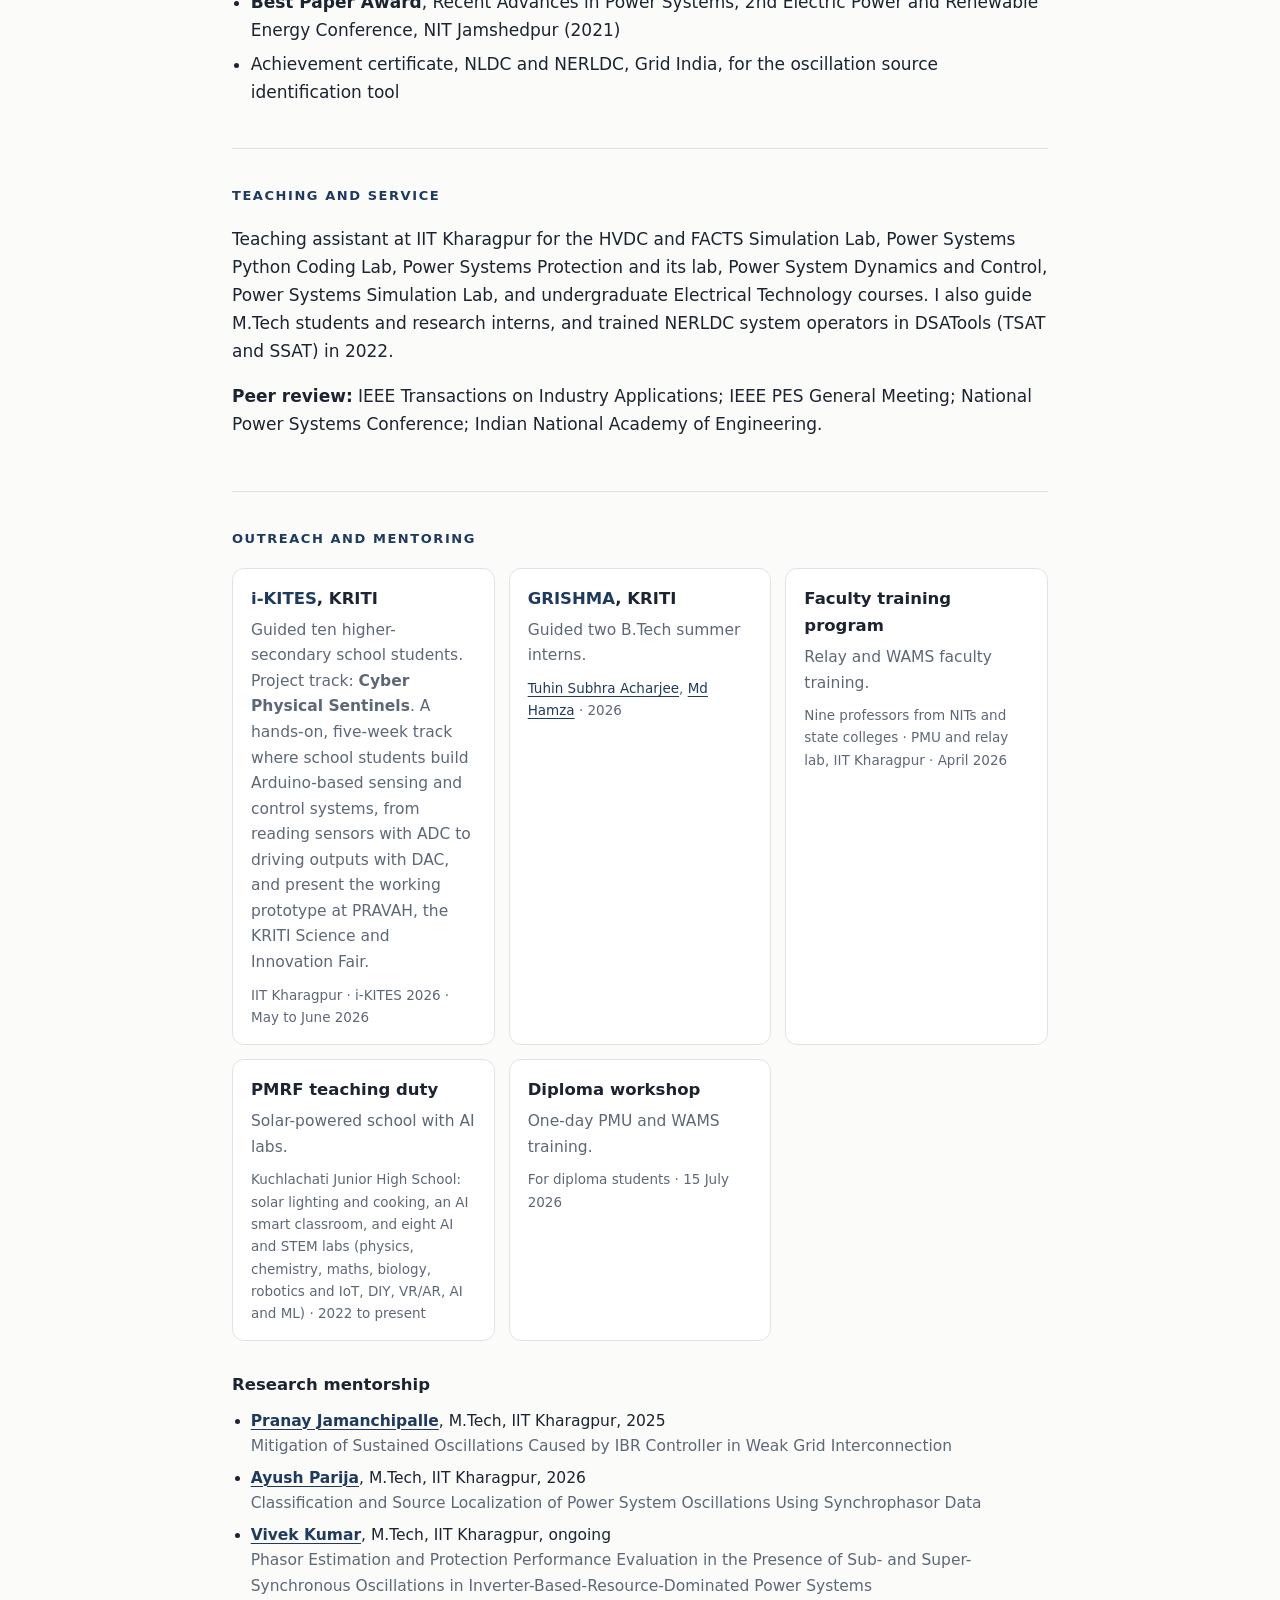
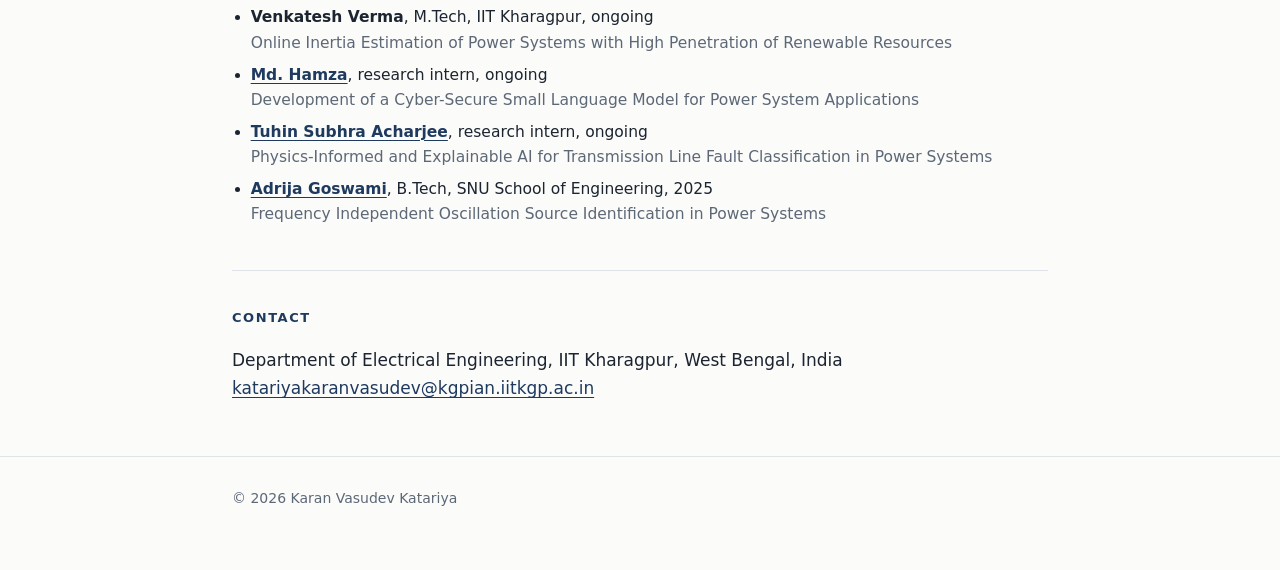
==== commit fafab867: "Add award presenters to Ideas for India win Co-Authored-By: Claude Sonnet 5.5 <noreply@anthropic.com" ====
--- a/index.html
+++ b/index.html
@@ -97,7 +97,7 @@
     <h2>Honors and awards</h2>
     <ul class="clean">
       <li><b>INAE Innovative Student Projects Award 2026</b>, Indian National Academy of Engineering, best master's thesis award (2026)</li>
-      <li><b>Winner</b>, Ideas for India Innovation National Challenge, Sustainable and Resilient India category, The Times of India (2026)</li>
+      <li><b>Winner</b>, Ideas for India Innovation National Challenge, Sustainable and Resilient India category, The Times of India; award presented by Mrs. Rekha Gupta, Hon'ble Chief Minister of Delhi, and Mr. Rajendra Gandhi, founder of Stovekraft Limited (2026)</li>
       <li><b>Aruna &amp; Ram Gopal Khandelia Award for Innovation</b>, IIT Kharagpur (2025)</li>
       <li><b>Best Poster Award</b>, 11th Research Scholars' Day, Department of Electrical Engineering, IIT Kharagpur, among 110 research scholars across all five specializations; presented by Mr. S. K. Soonee (2025)</li>
       <li><b>Dr. Ramamoorthy Best Paper Award</b> in Power Systems, 23rd NPSC, IIT Indore (2024)</li>
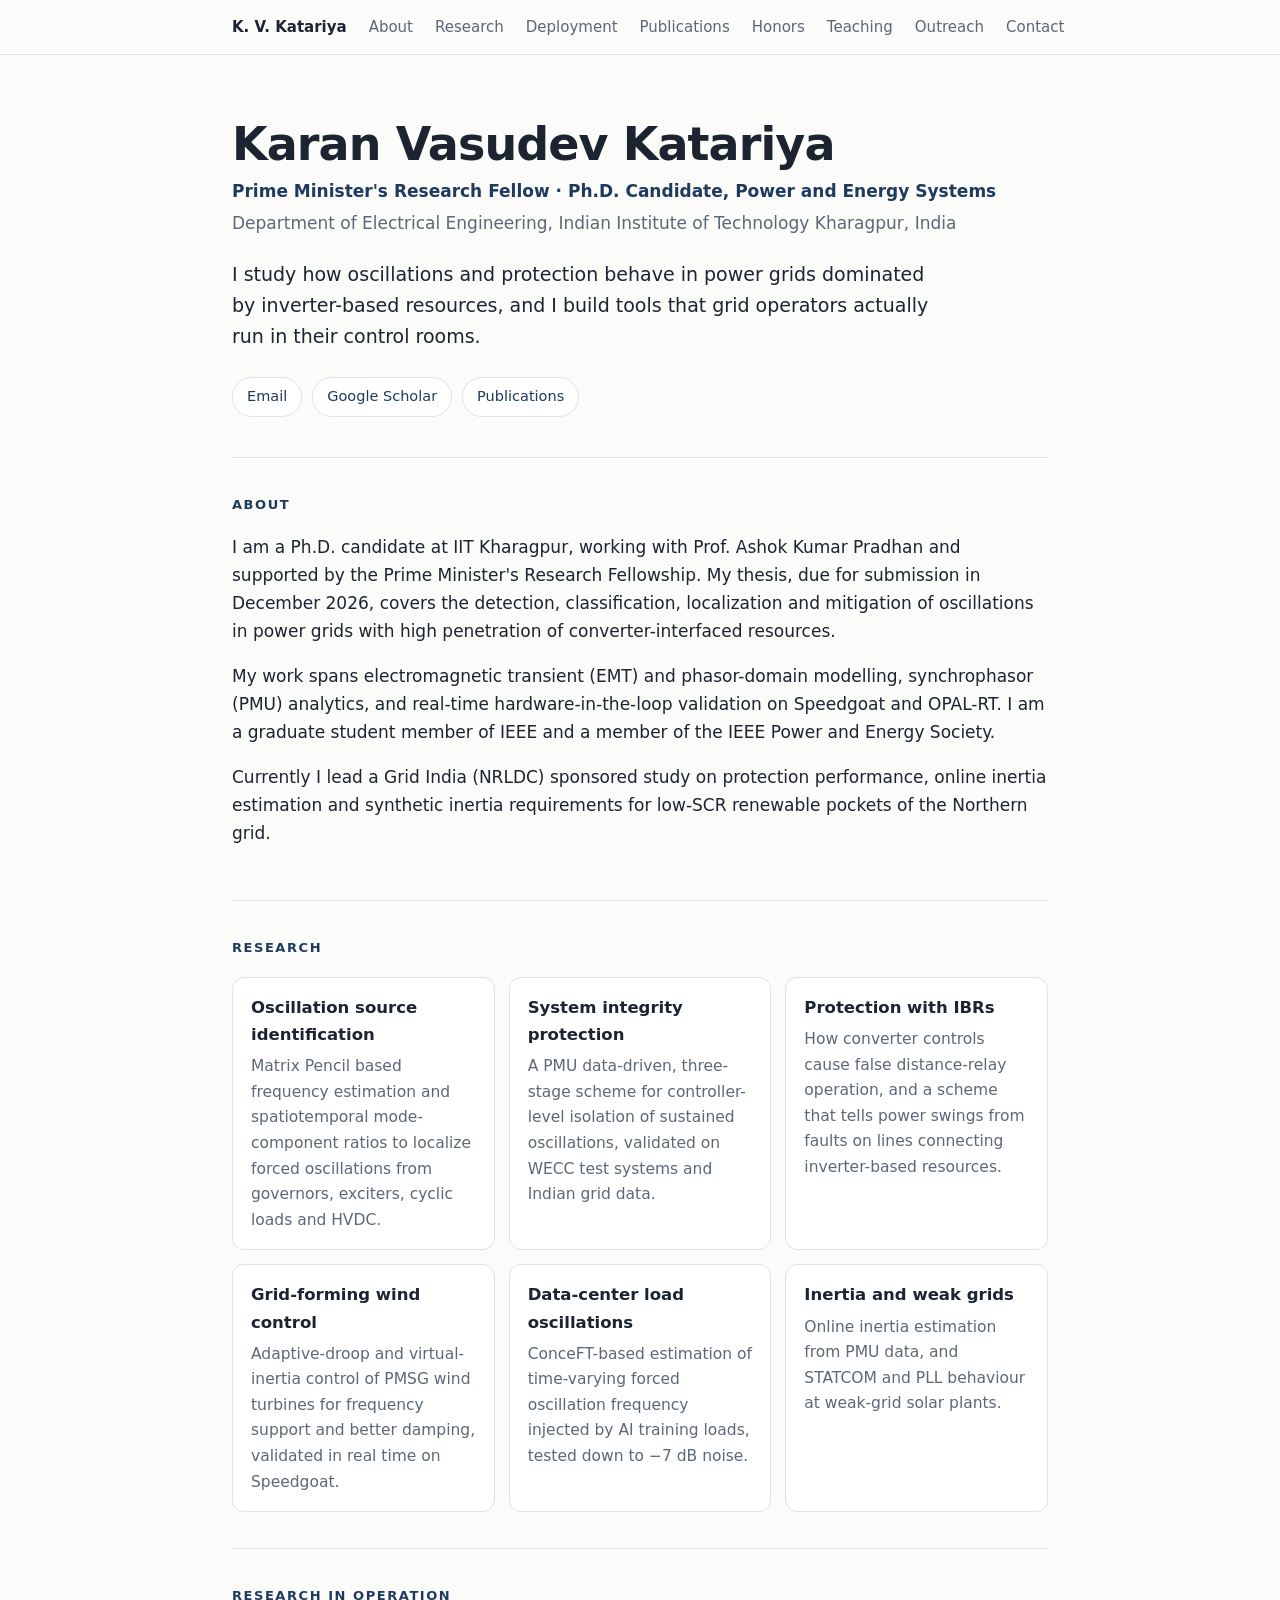
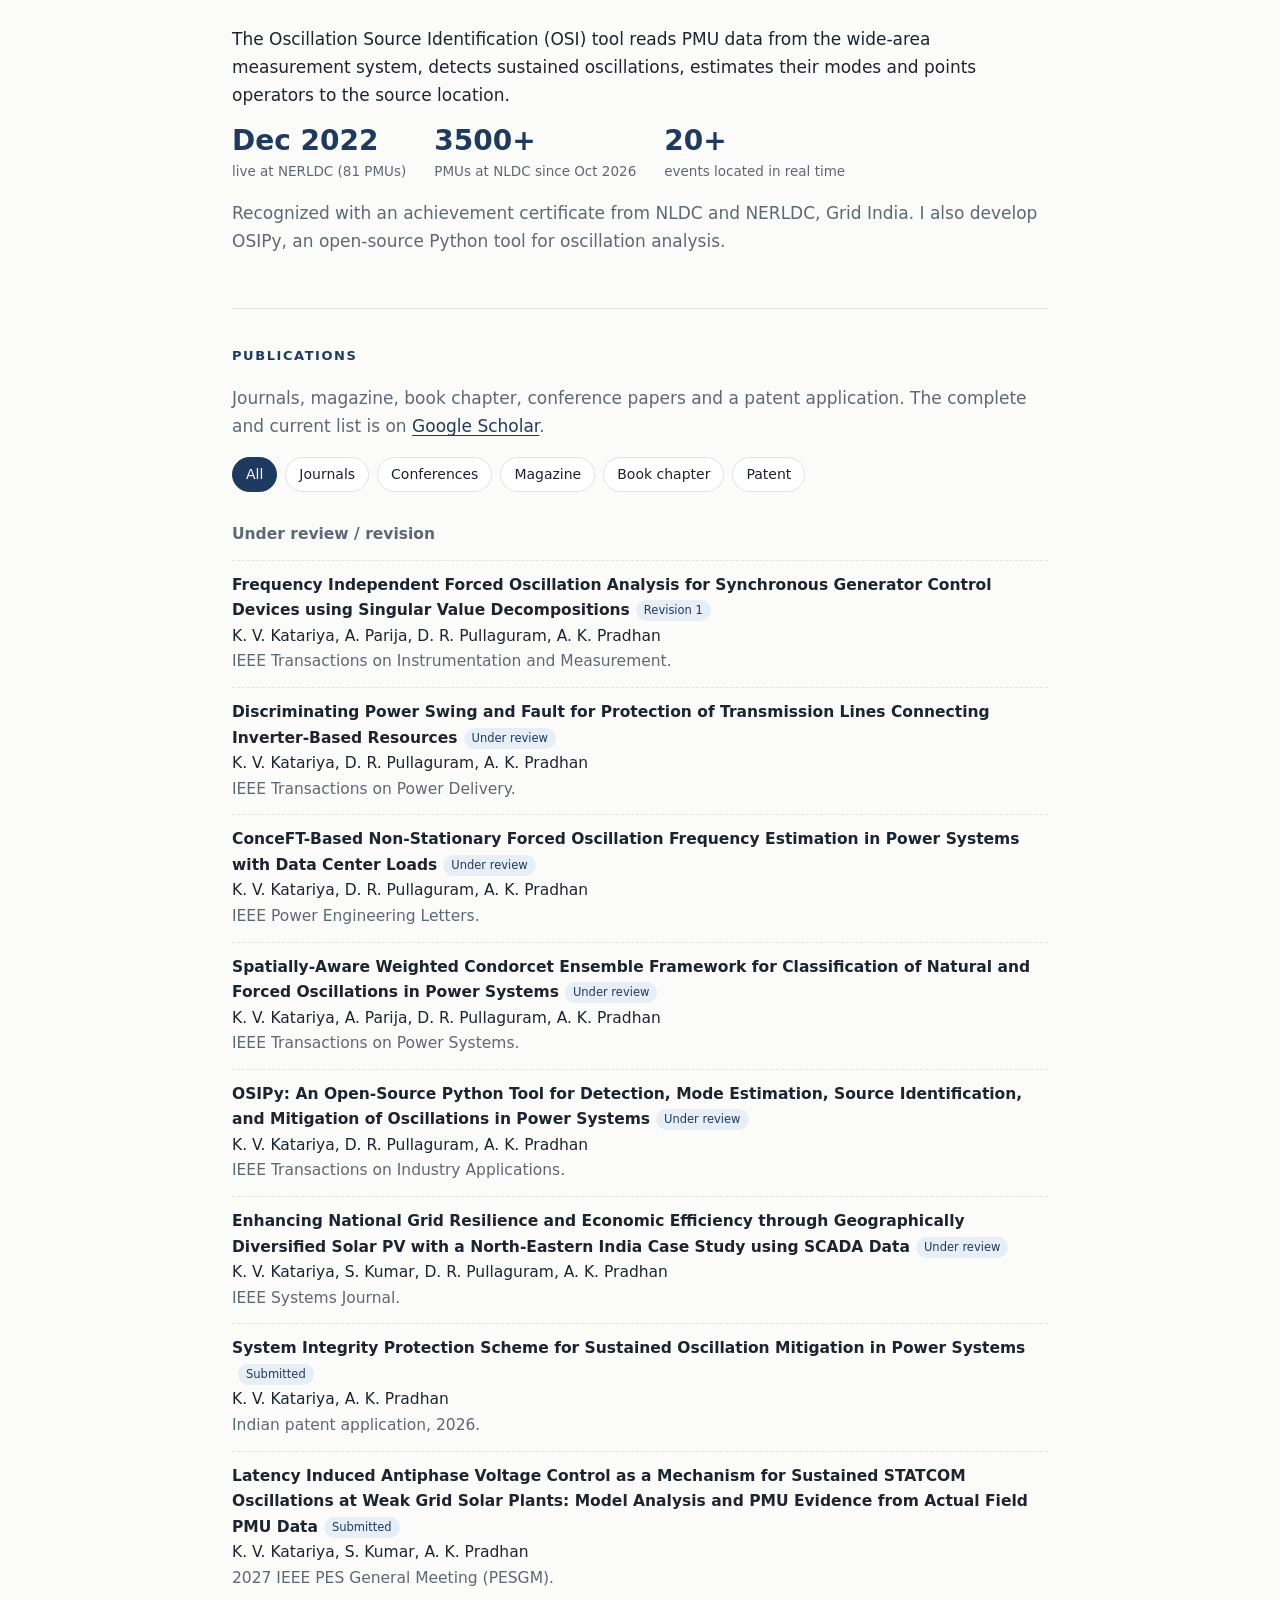
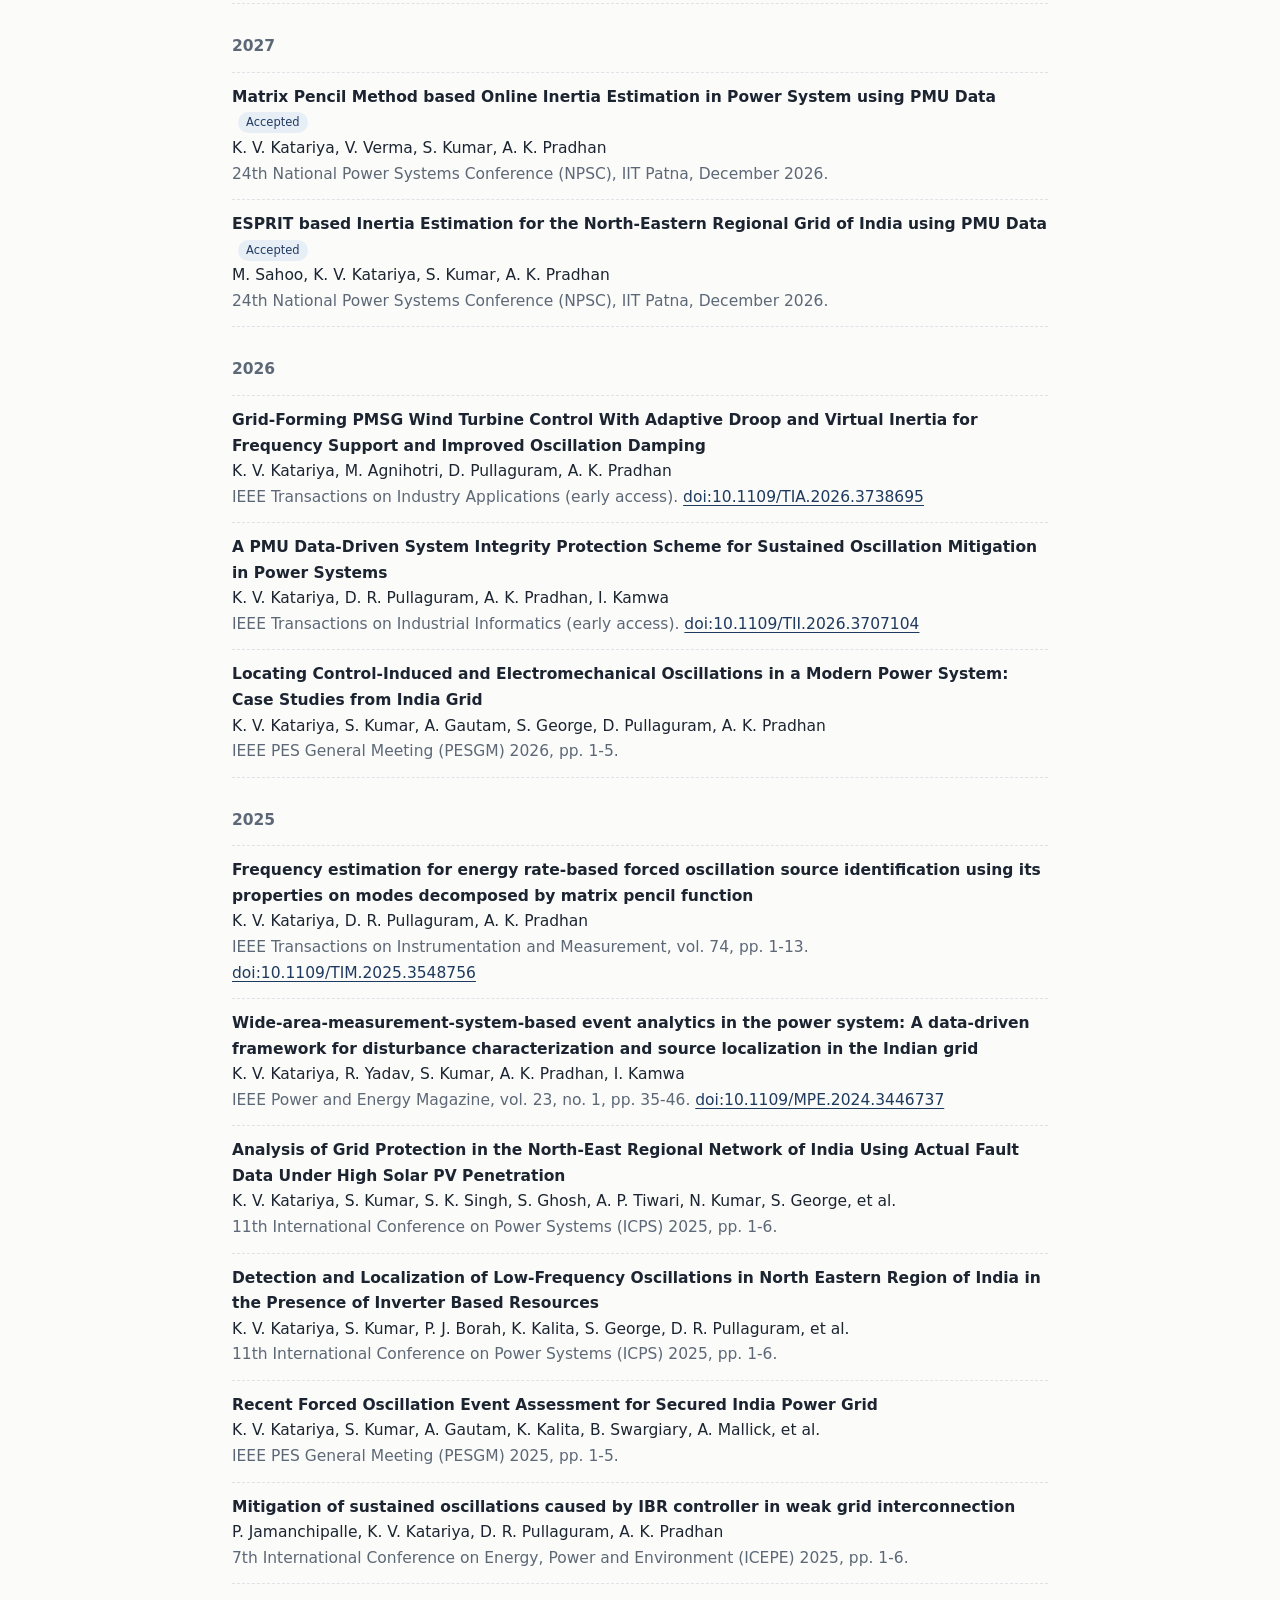
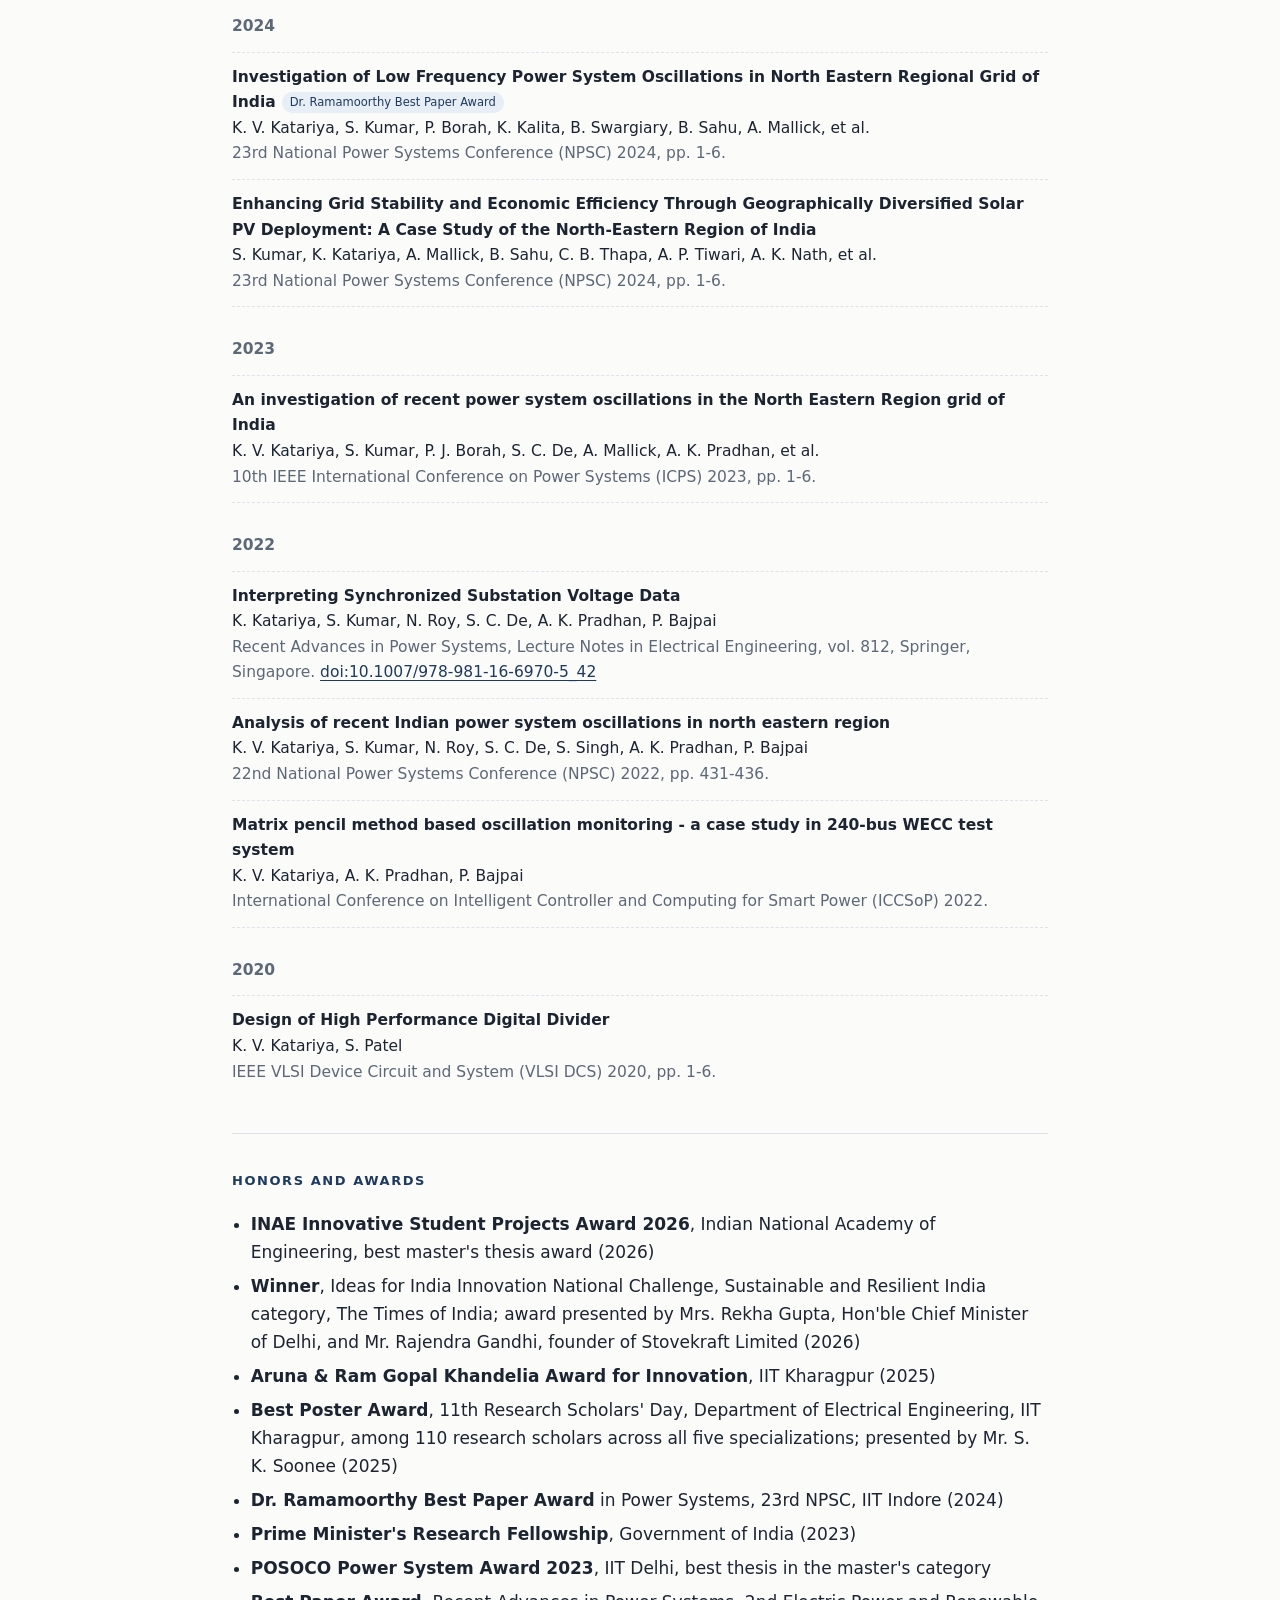
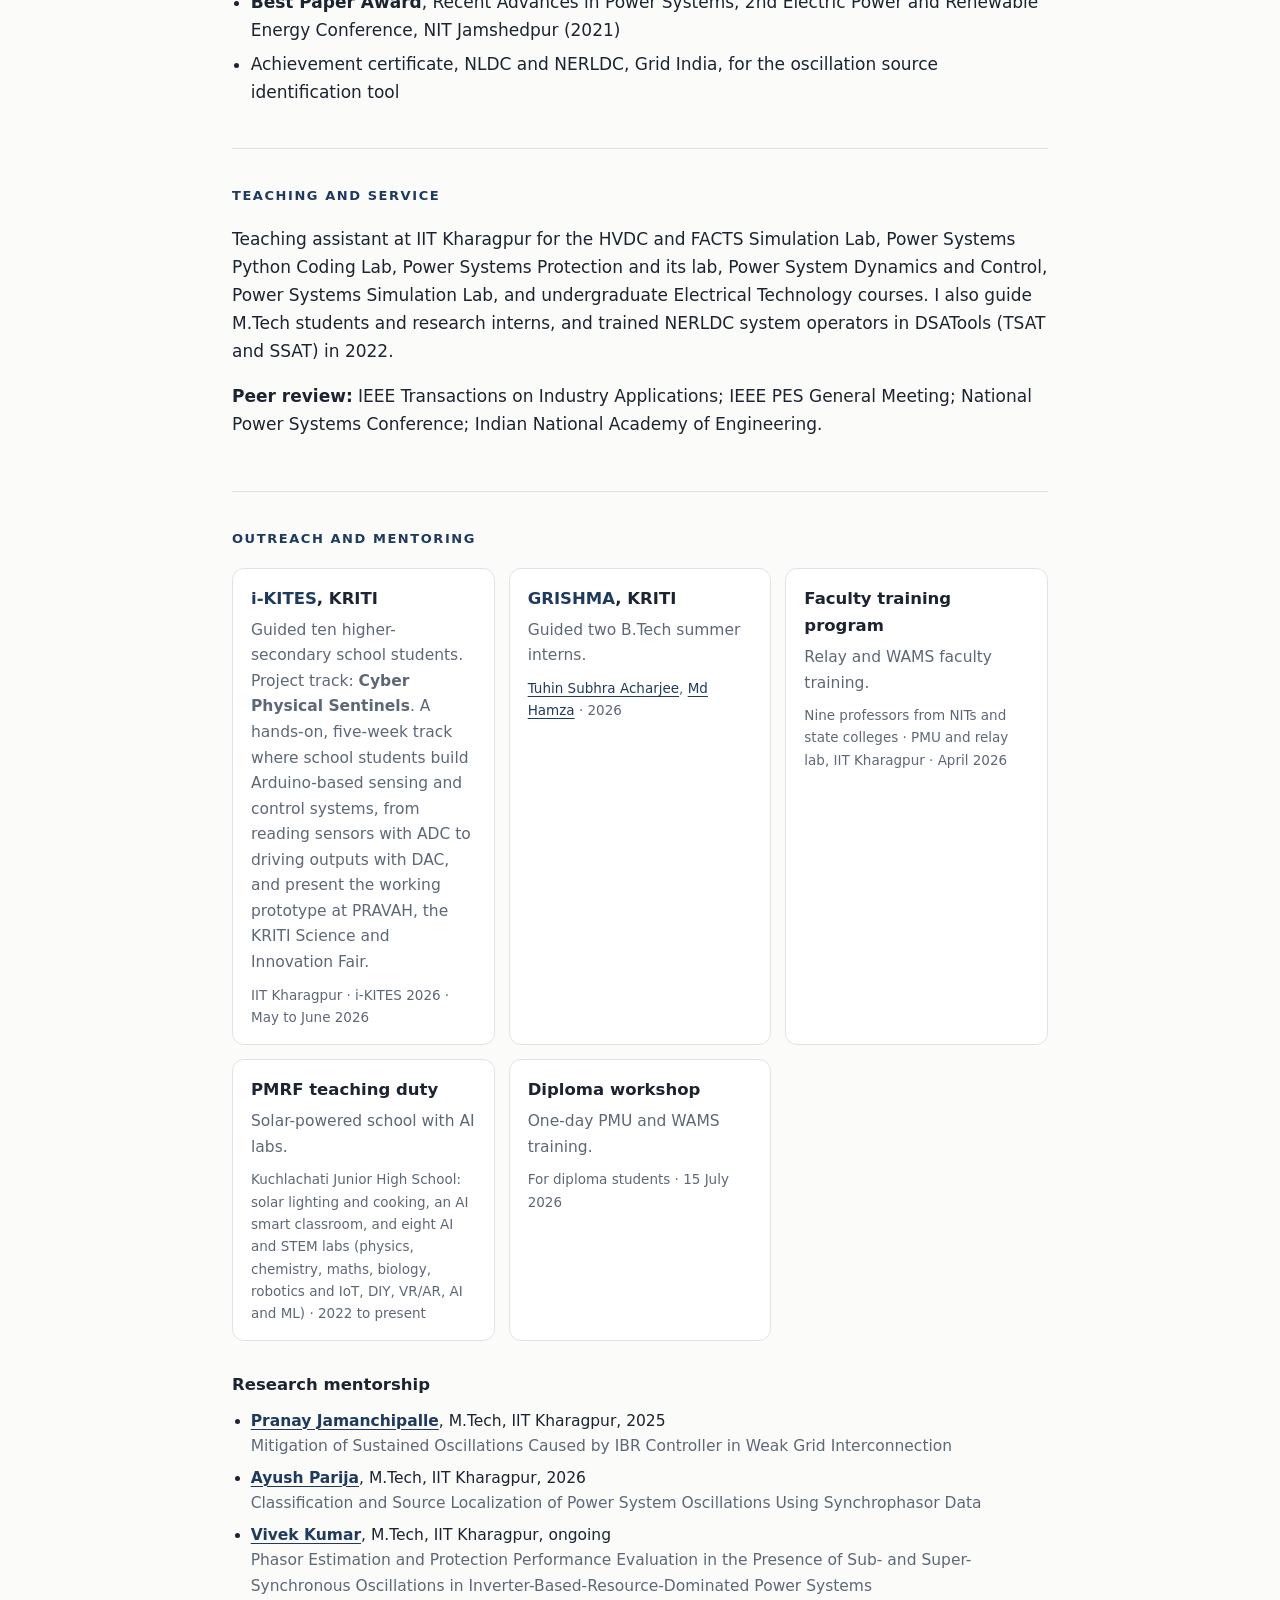
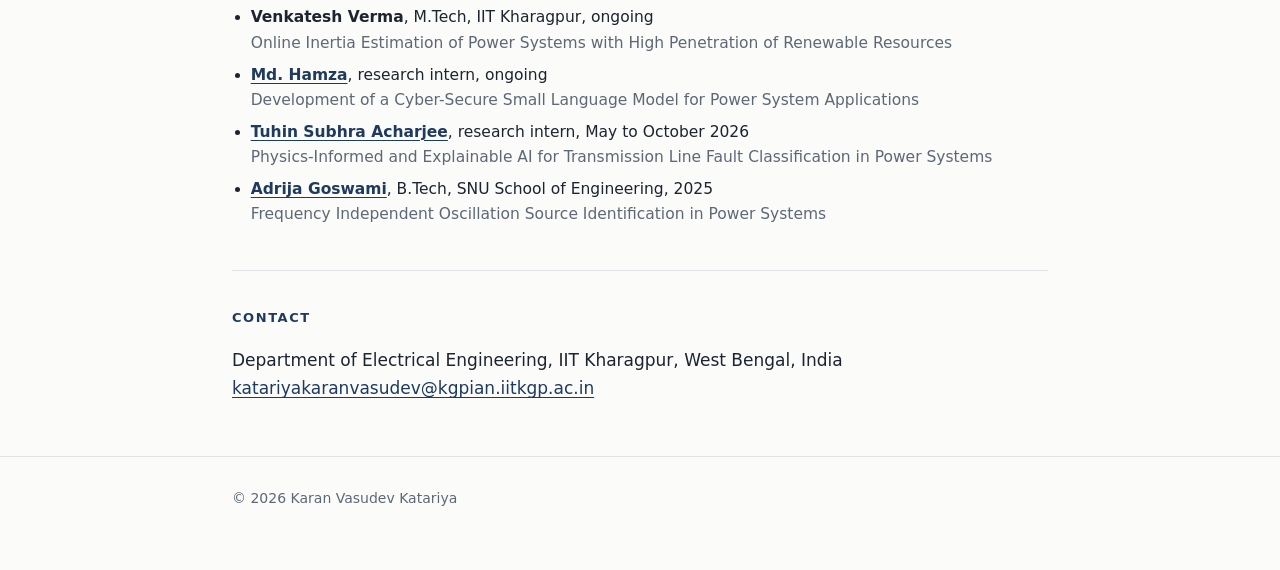
==== commit eb3a6045: "Set Tuhin's internship period Co-Authored-By: Claude Sonnet 5.5 <noreply@anthropic.com> Claude-Sessi" ====
--- a/index.html
+++ b/index.html
@@ -157,7 +157,7 @@
         <span class="muted">Online Inertia Estimation of Power Systems with High Penetration of Renewable Resources</span></li>
       <li><b><a href="https://www.linkedin.com/in/mohdhamza43210/">Md. Hamza</a></b>, research intern, ongoing<br>
         <span class="muted">Development of a Cyber-Secure Small Language Model for Power System Applications</span></li>
-      <li><b><a href="https://in.linkedin.com/in/tuhin-subhra-acharjee-6a3b2636b">Tuhin Subhra Acharjee</a></b>, research intern, ongoing<br>
+      <li><b><a href="https://in.linkedin.com/in/tuhin-subhra-acharjee-6a3b2636b">Tuhin Subhra Acharjee</a></b>, research intern, May to October 2026<br>
         <span class="muted">Physics-Informed and Explainable AI for Transmission Line Fault Classification in Power Systems</span></li>
       <li><b><a href="https://www.linkedin.com/in/ag153/">Adrija Goswami</a></b>, B.Tech, SNU School of Engineering, 2025<br>
         <span class="muted">Frequency Independent Oscillation Source Identification in Power Systems</span></li>
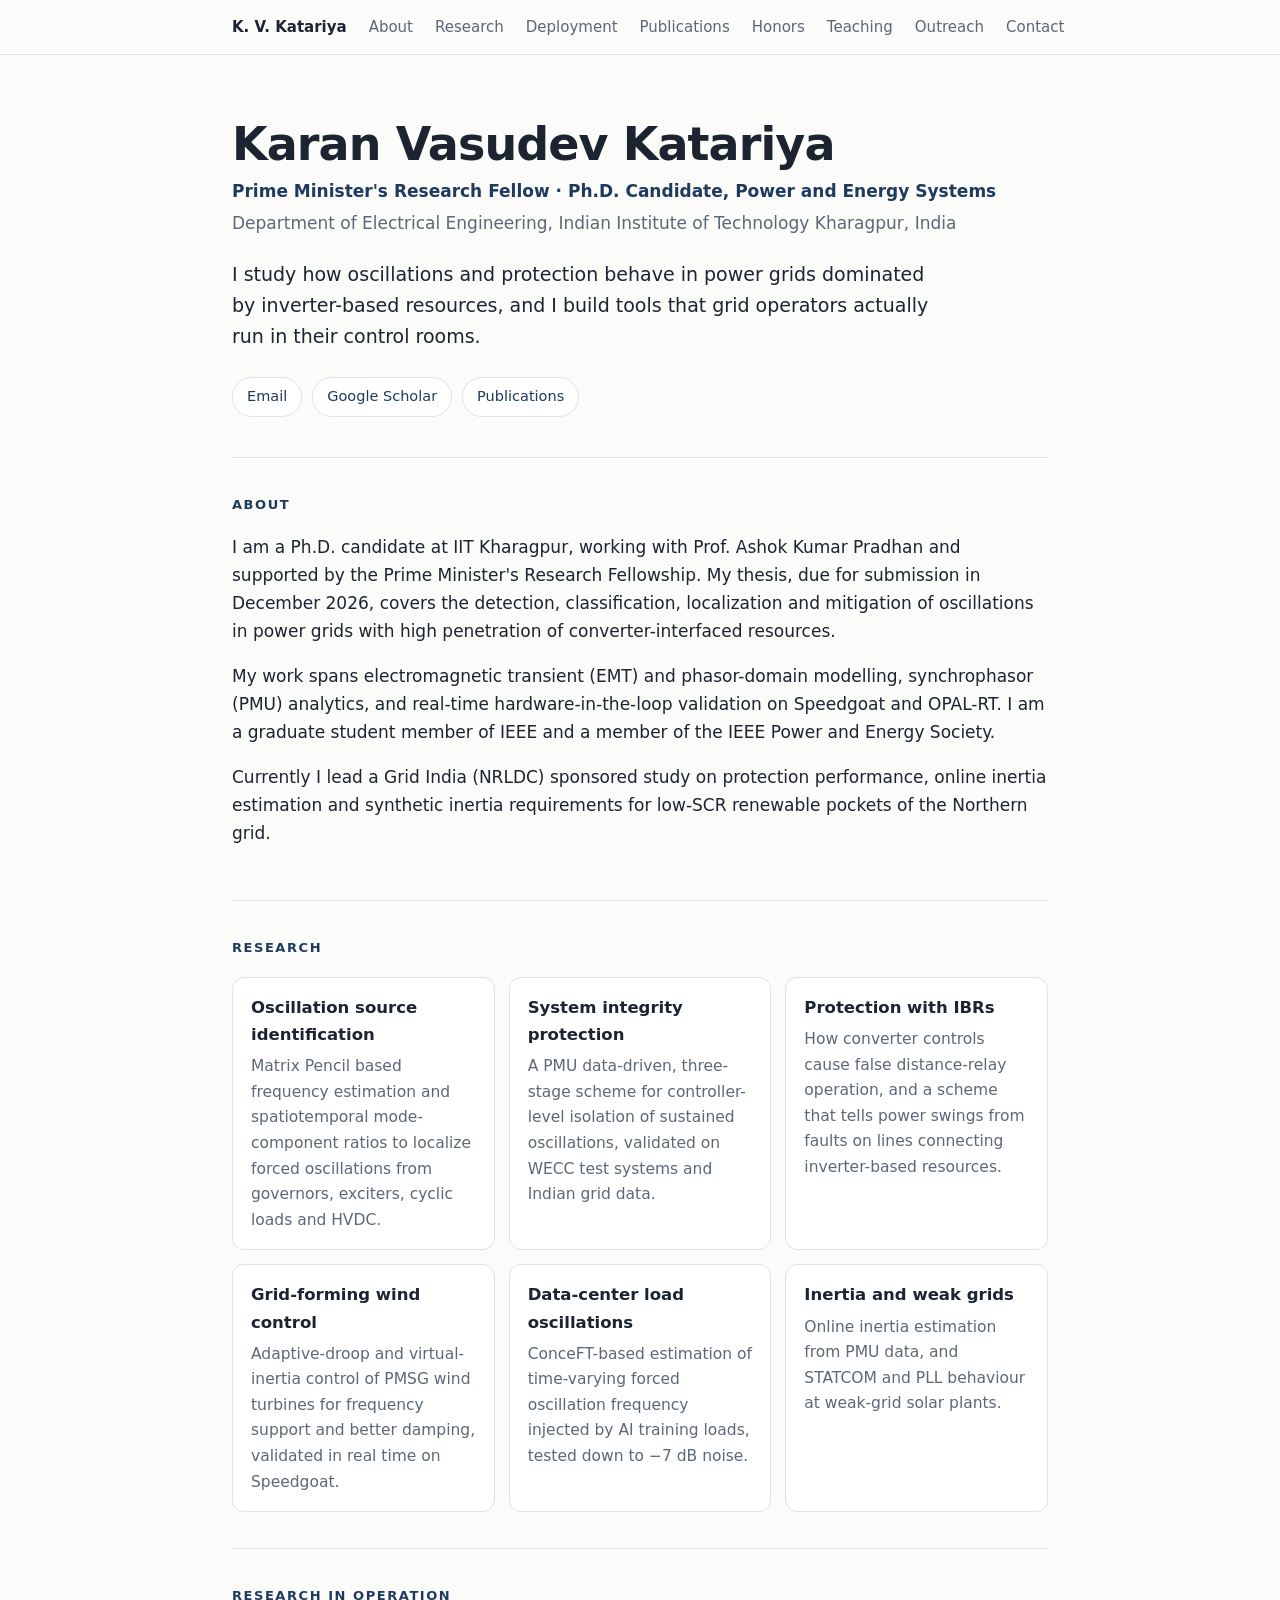
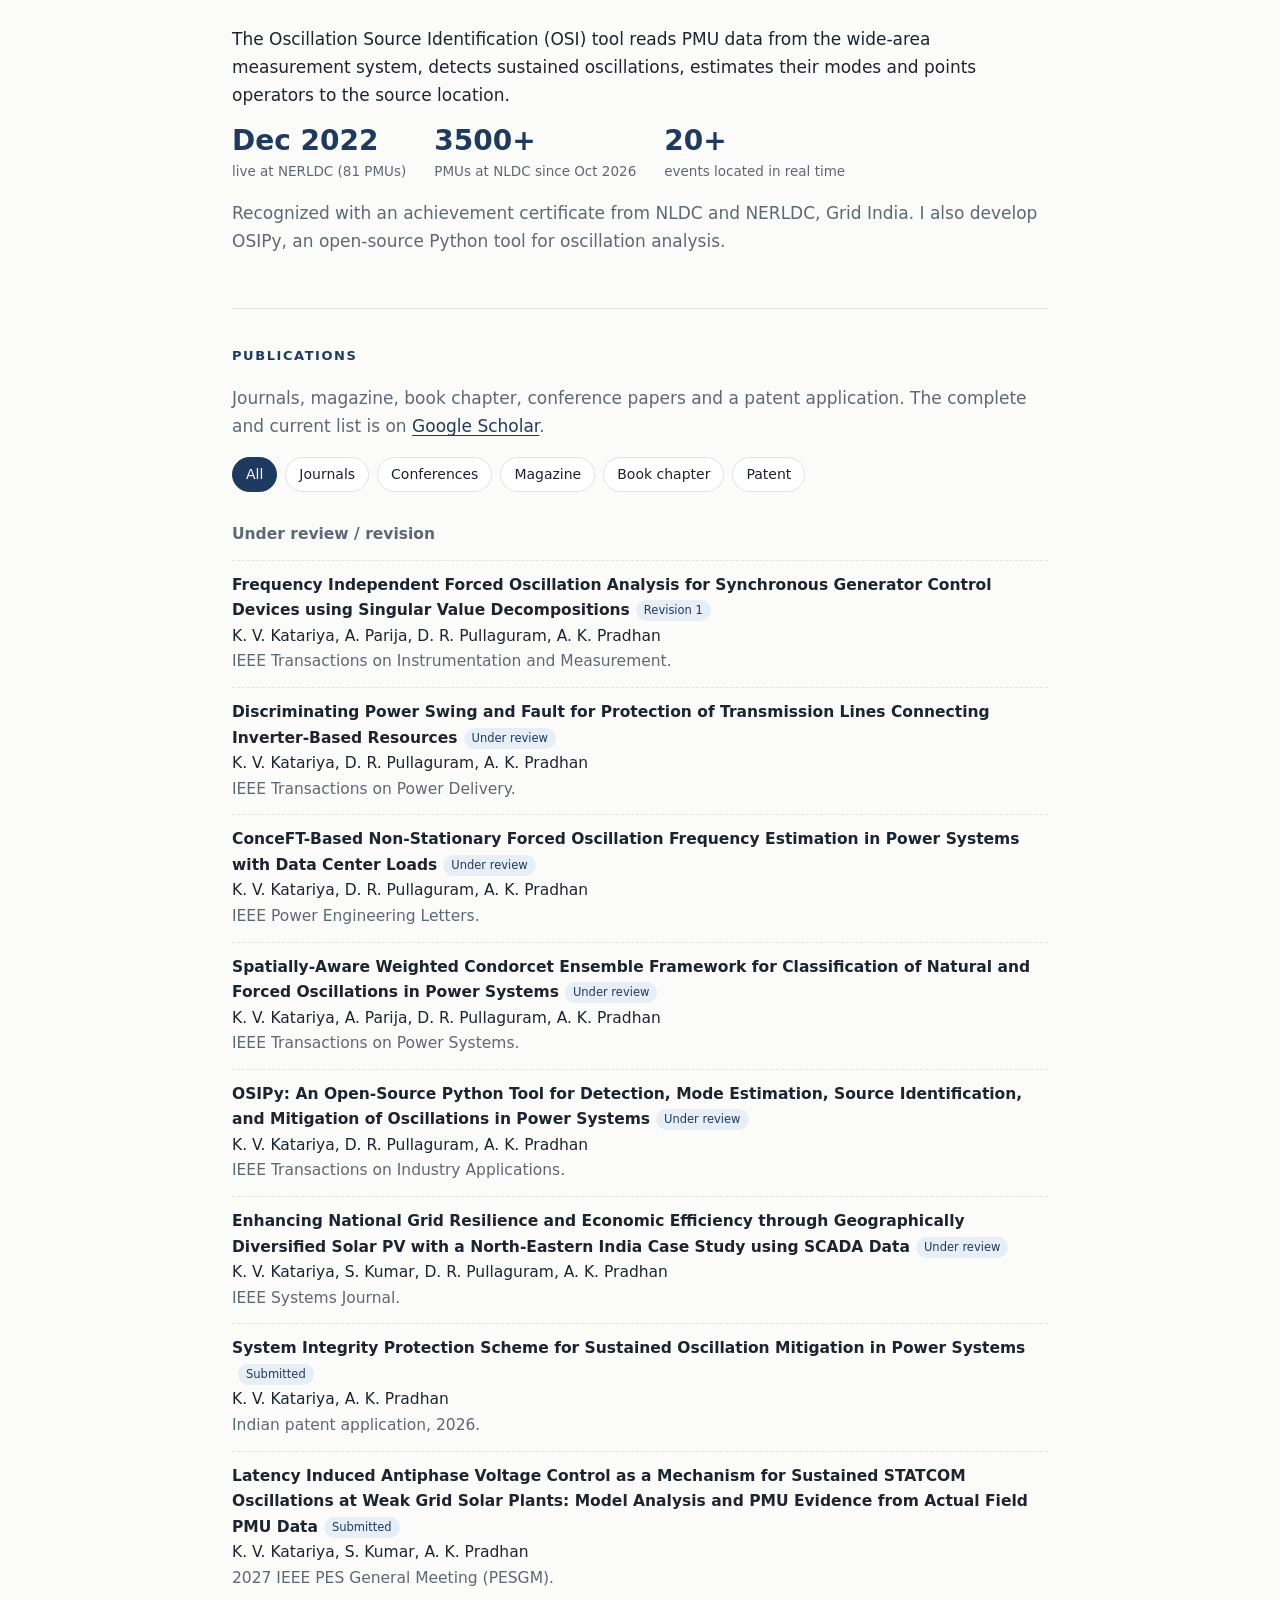
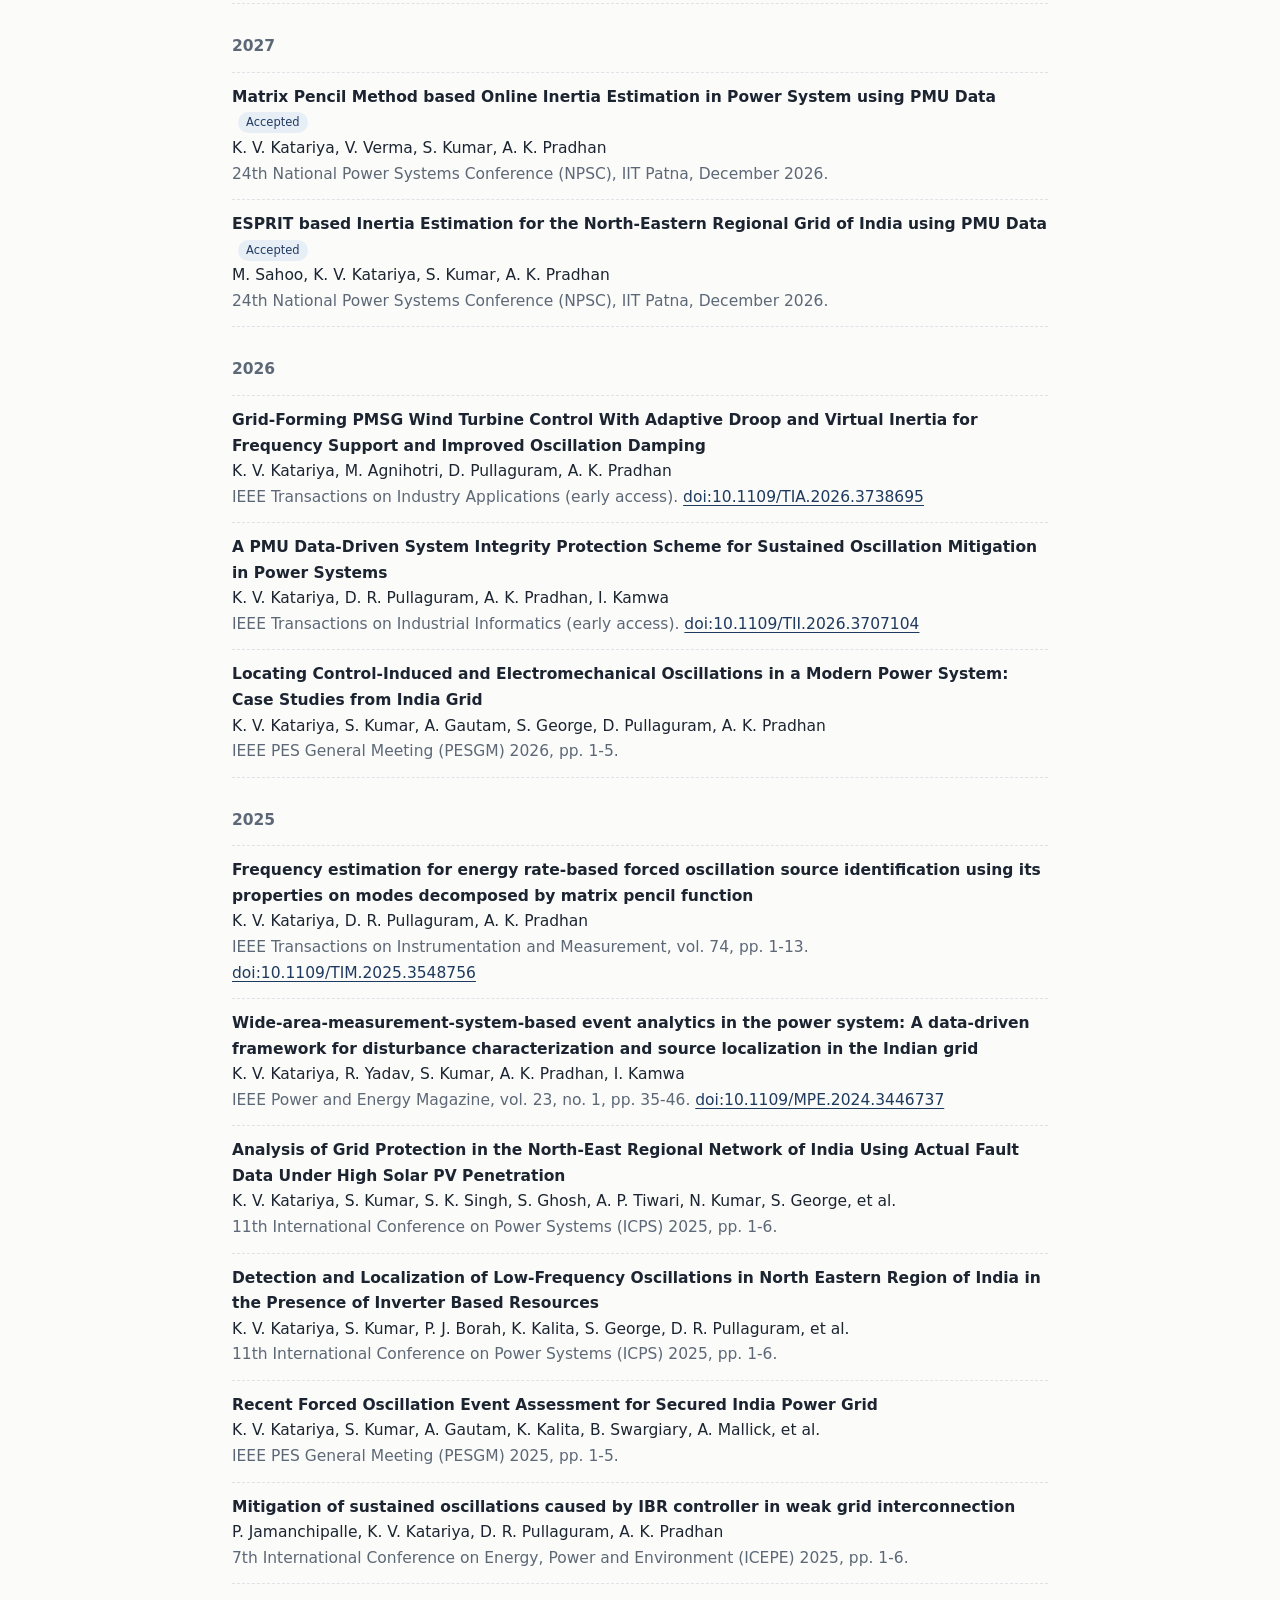
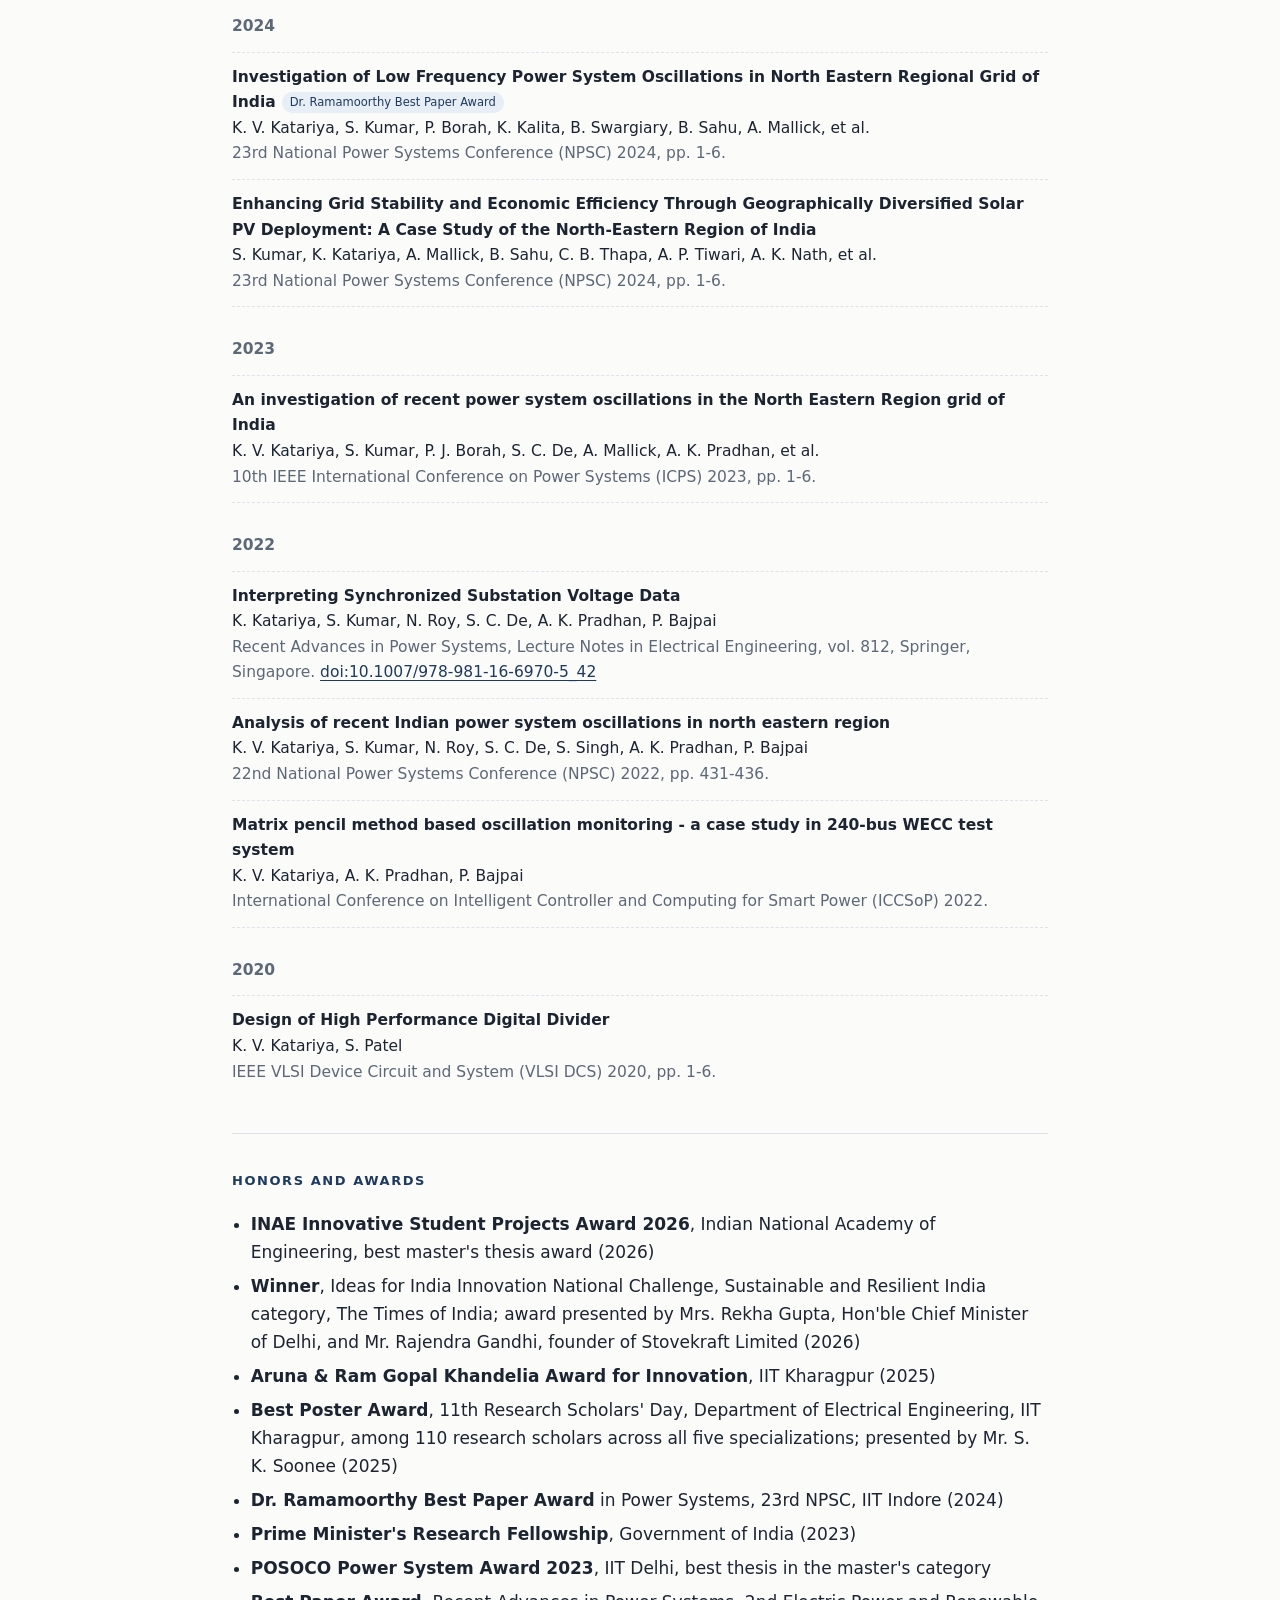
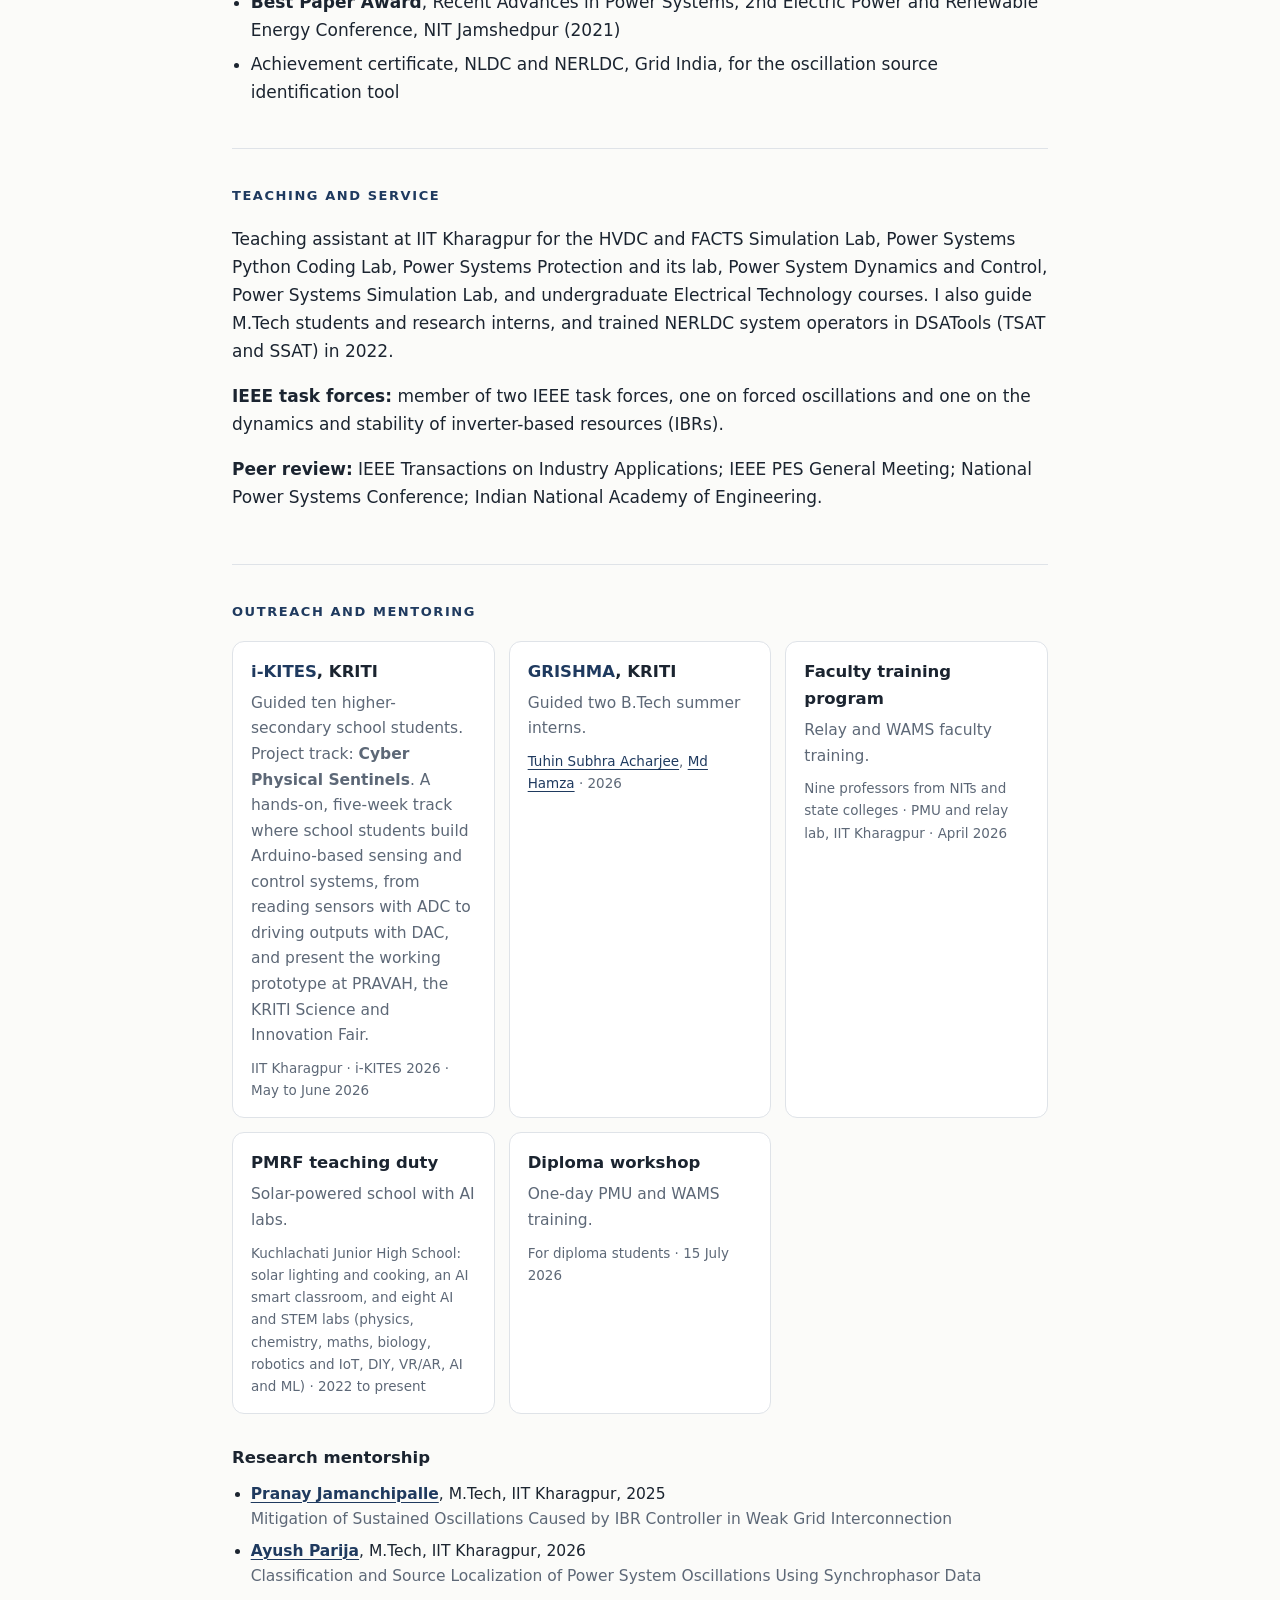
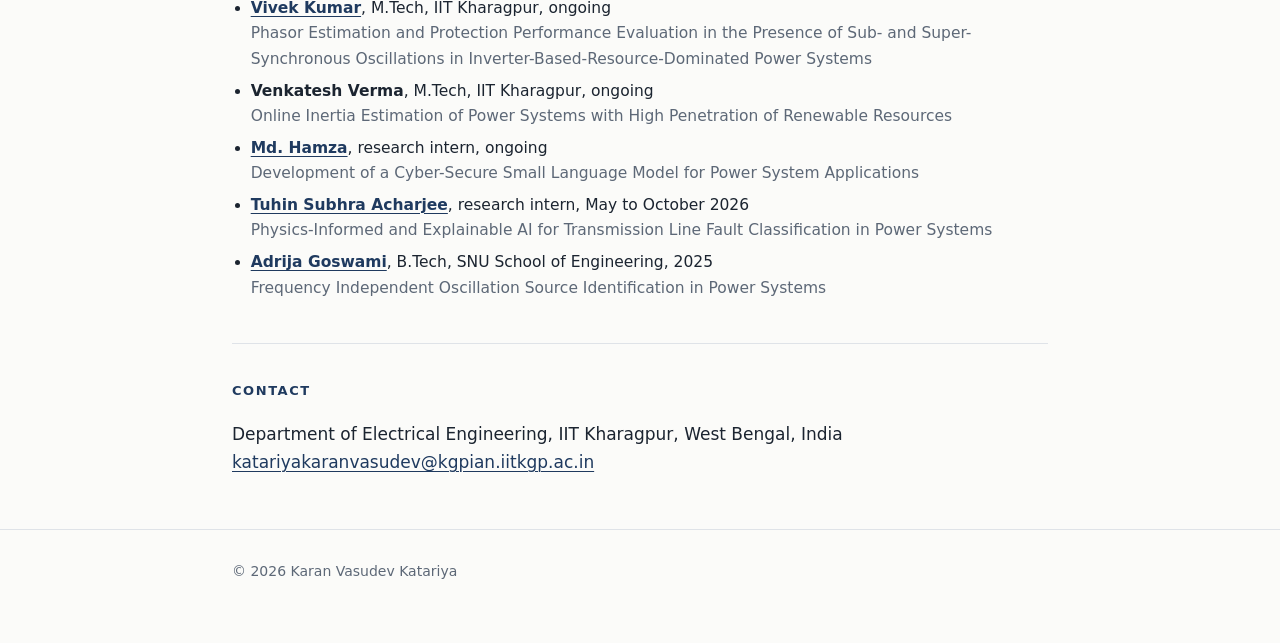
==== commit f224cfc3: "Add IEEE task force memberships Co-Authored-By: Claude Sonnet 5.5 <noreply@anthropic.com> Claude-Ses" ====
--- a/index.html
+++ b/index.html
@@ -111,6 +111,7 @@
   <section id="teaching">
     <h2>Teaching and service</h2>
     <p>Teaching assistant at IIT Kharagpur for the HVDC and FACTS Simulation Lab, Power Systems Python Coding Lab, Power Systems Protection and its lab, Power System Dynamics and Control, Power Systems Simulation Lab, and undergraduate Electrical Technology courses. I also guide M.Tech students and research interns, and trained NERLDC system operators in DSATools (TSAT and SSAT) in 2022.</p>
+    <p><b>IEEE task forces:</b> member of two IEEE task forces, one on forced oscillations and one on the dynamics and stability of inverter-based resources (IBRs).</p>
     <p><b>Peer review:</b> IEEE Transactions on Industry Applications; IEEE PES General Meeting; National Power Systems Conference; Indian National Academy of Engineering.</p>
   </section>
 
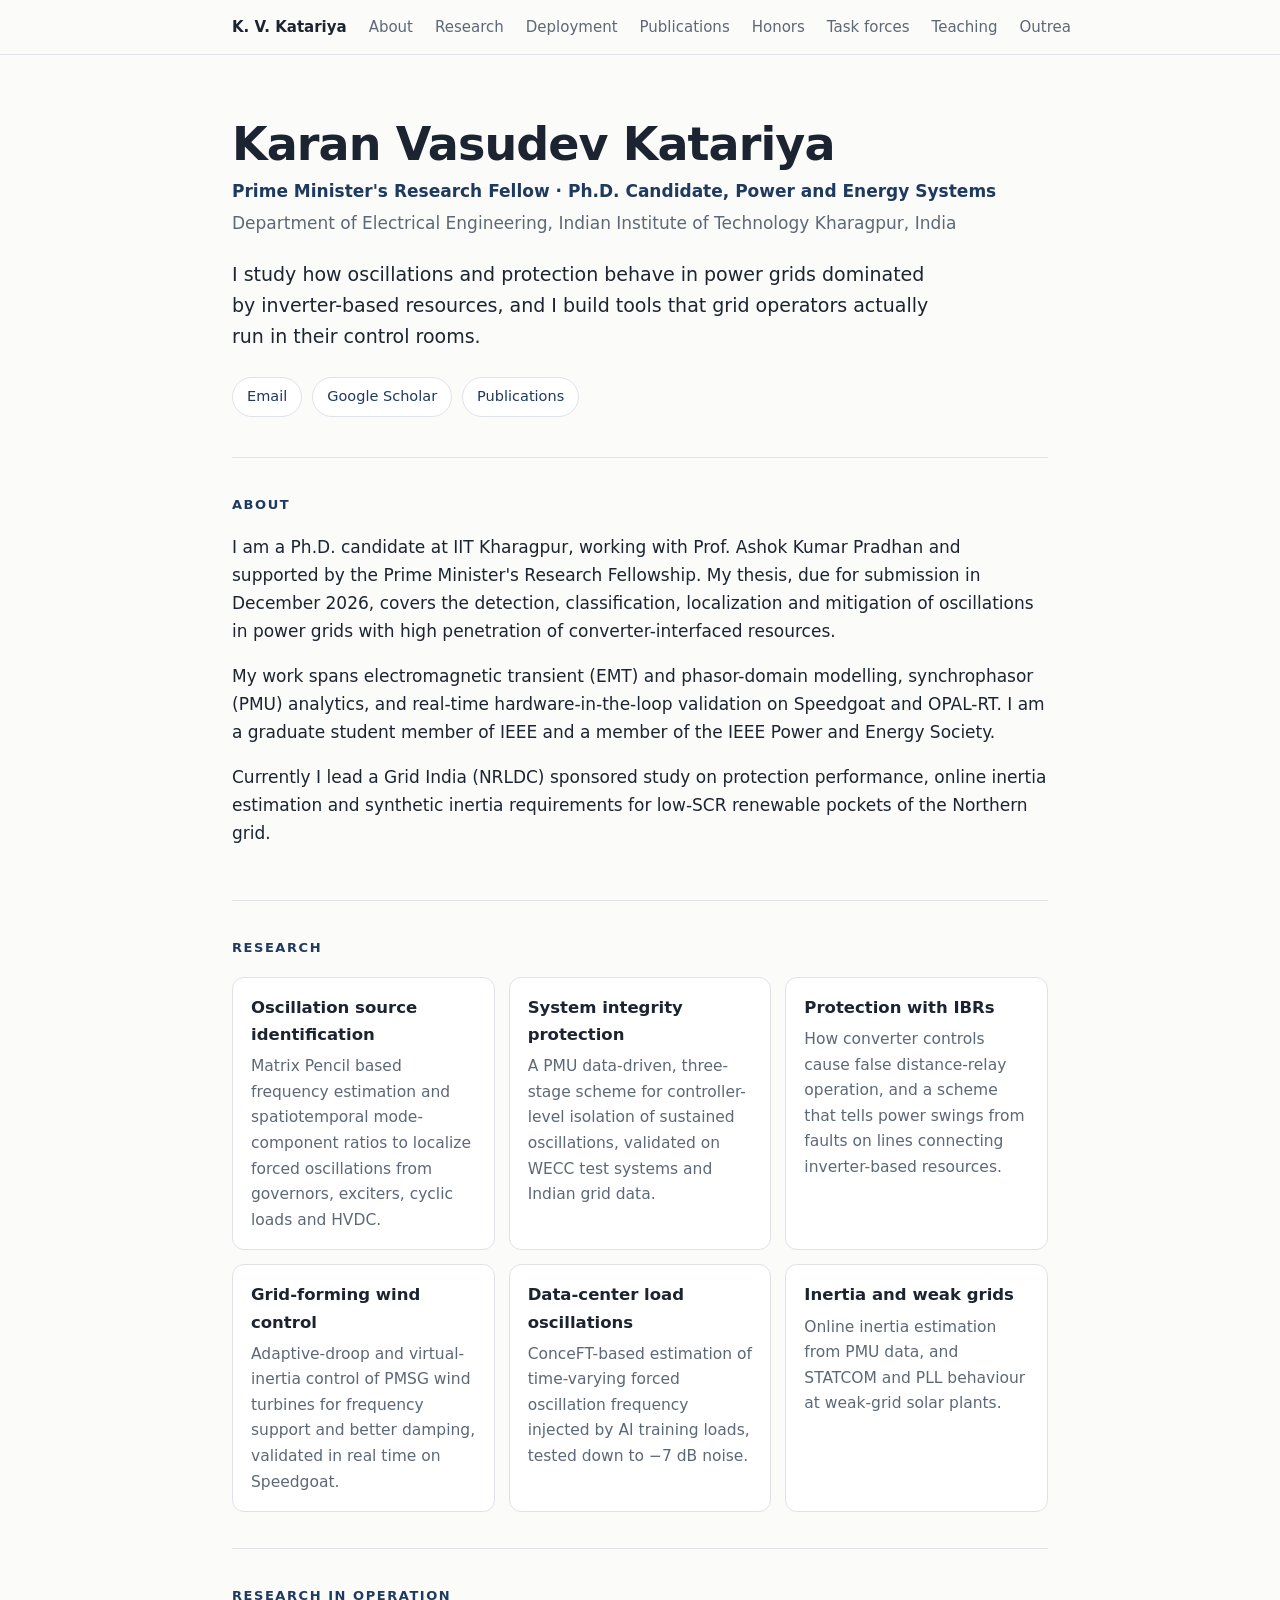
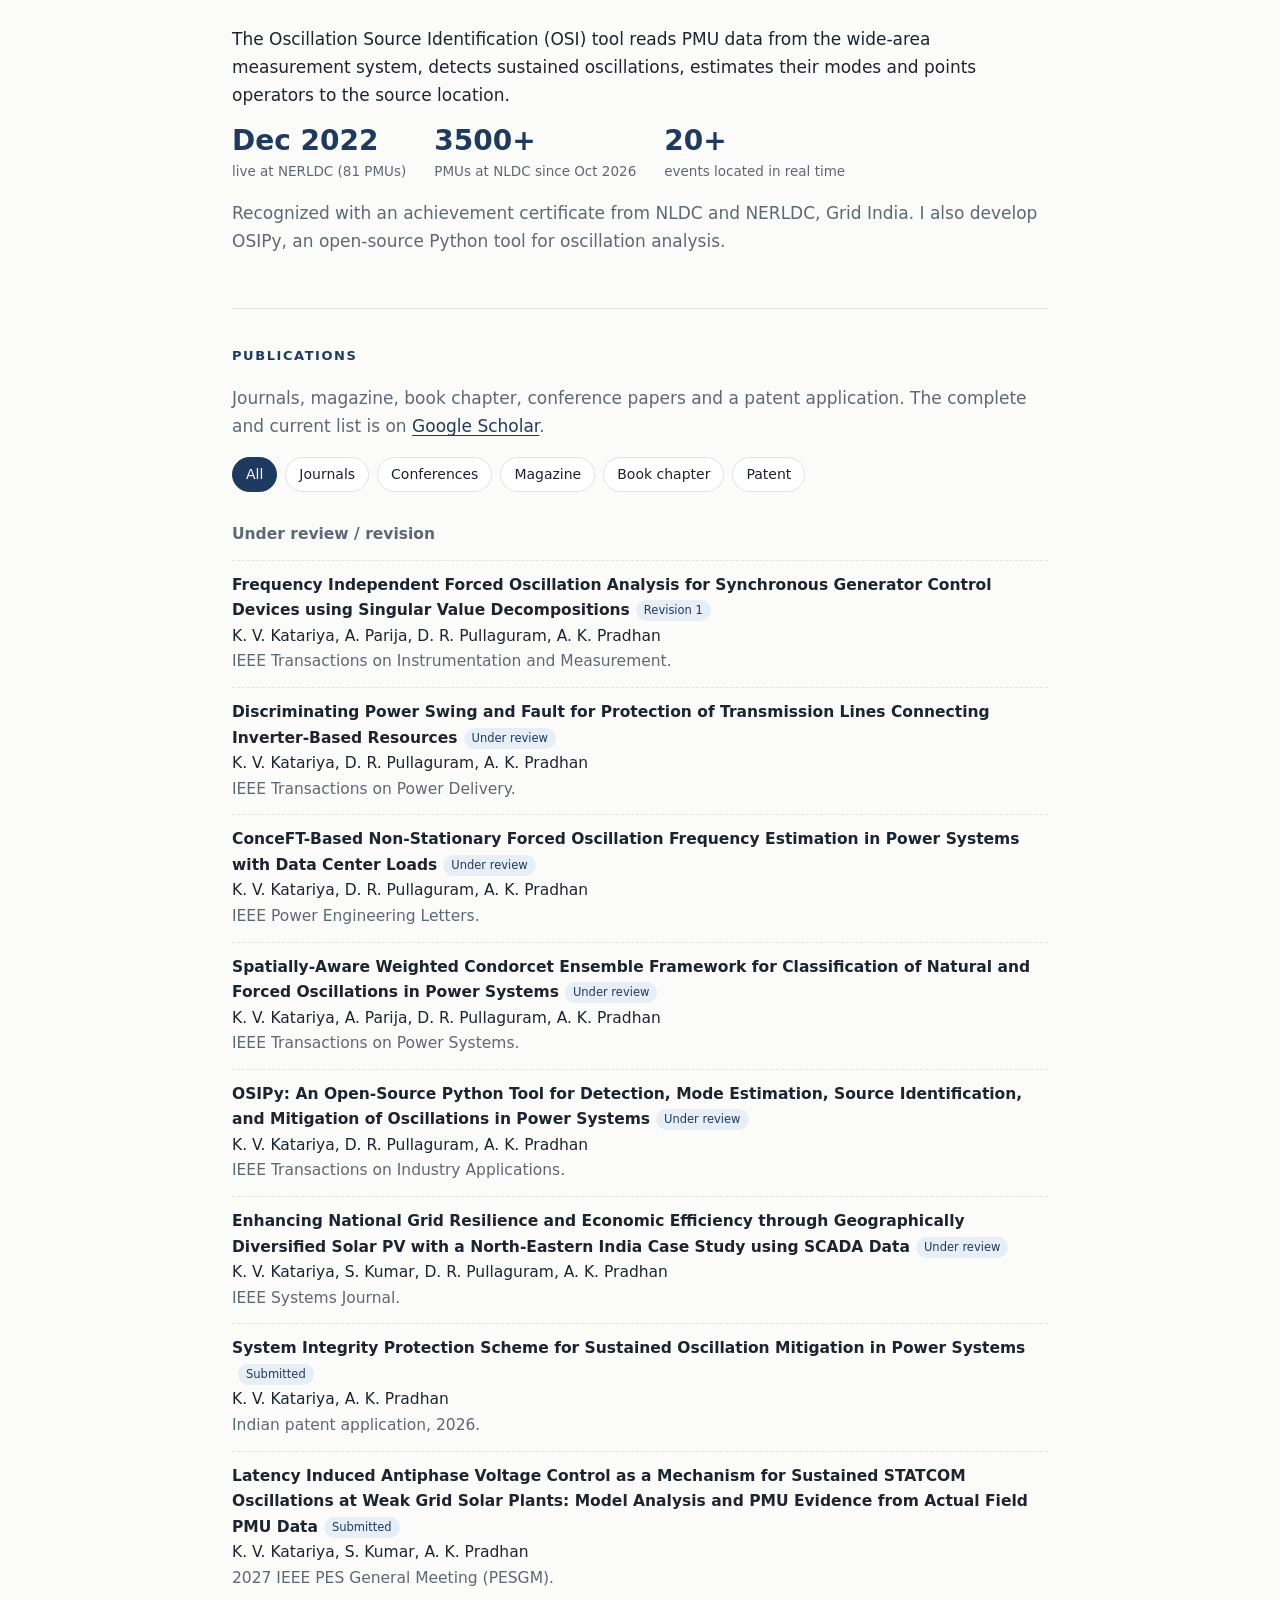
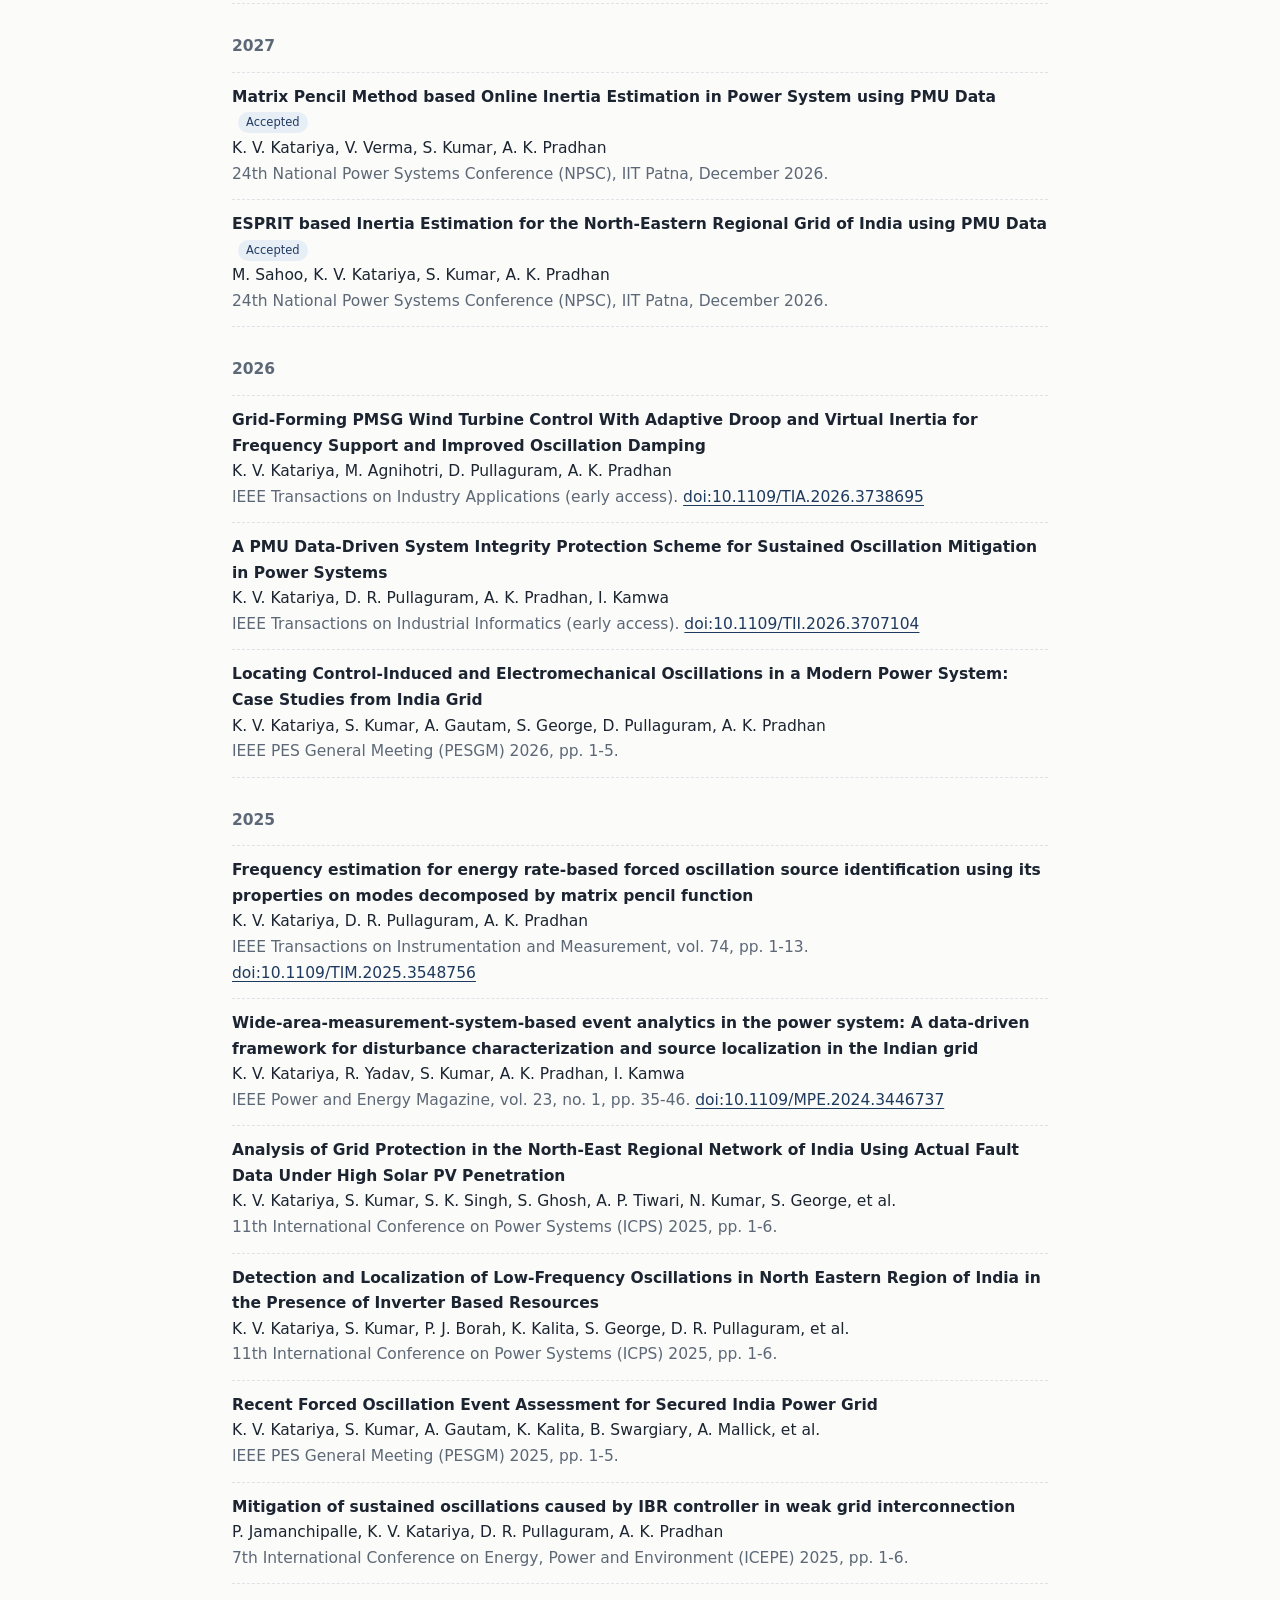
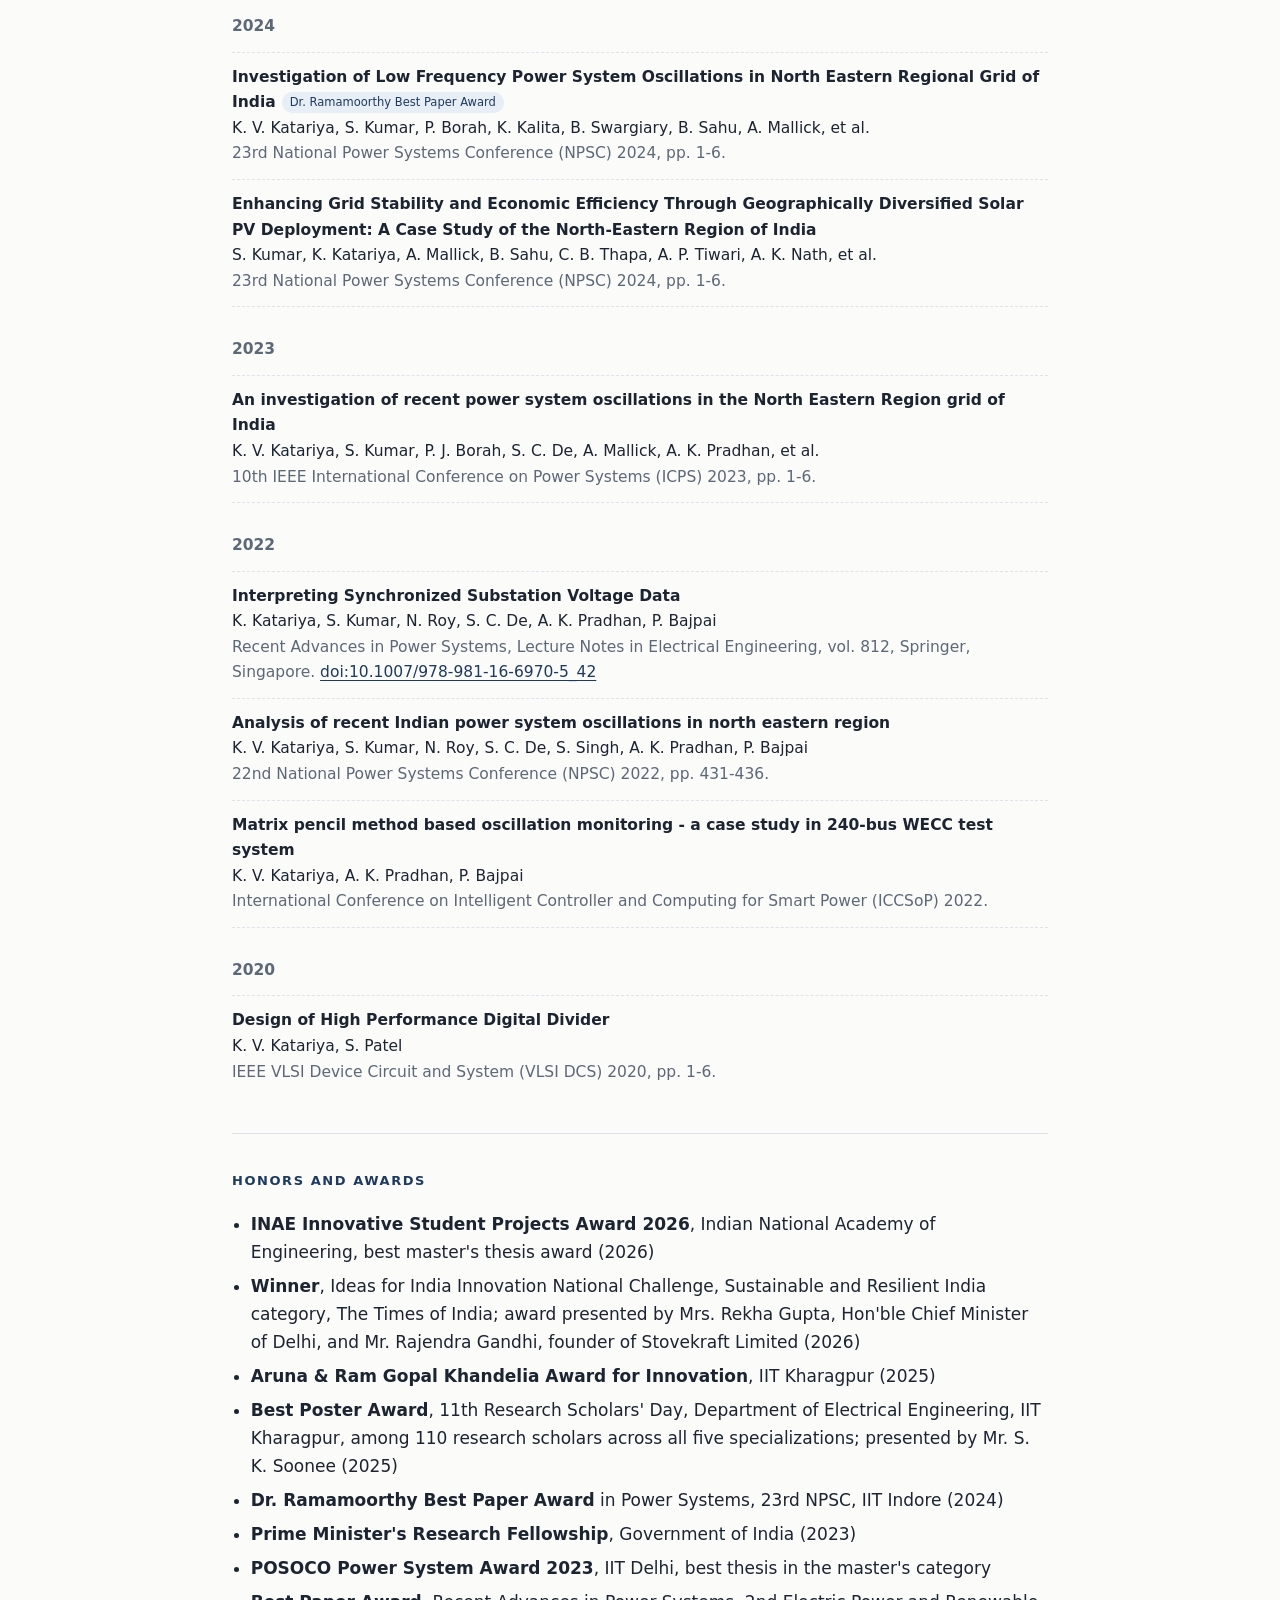
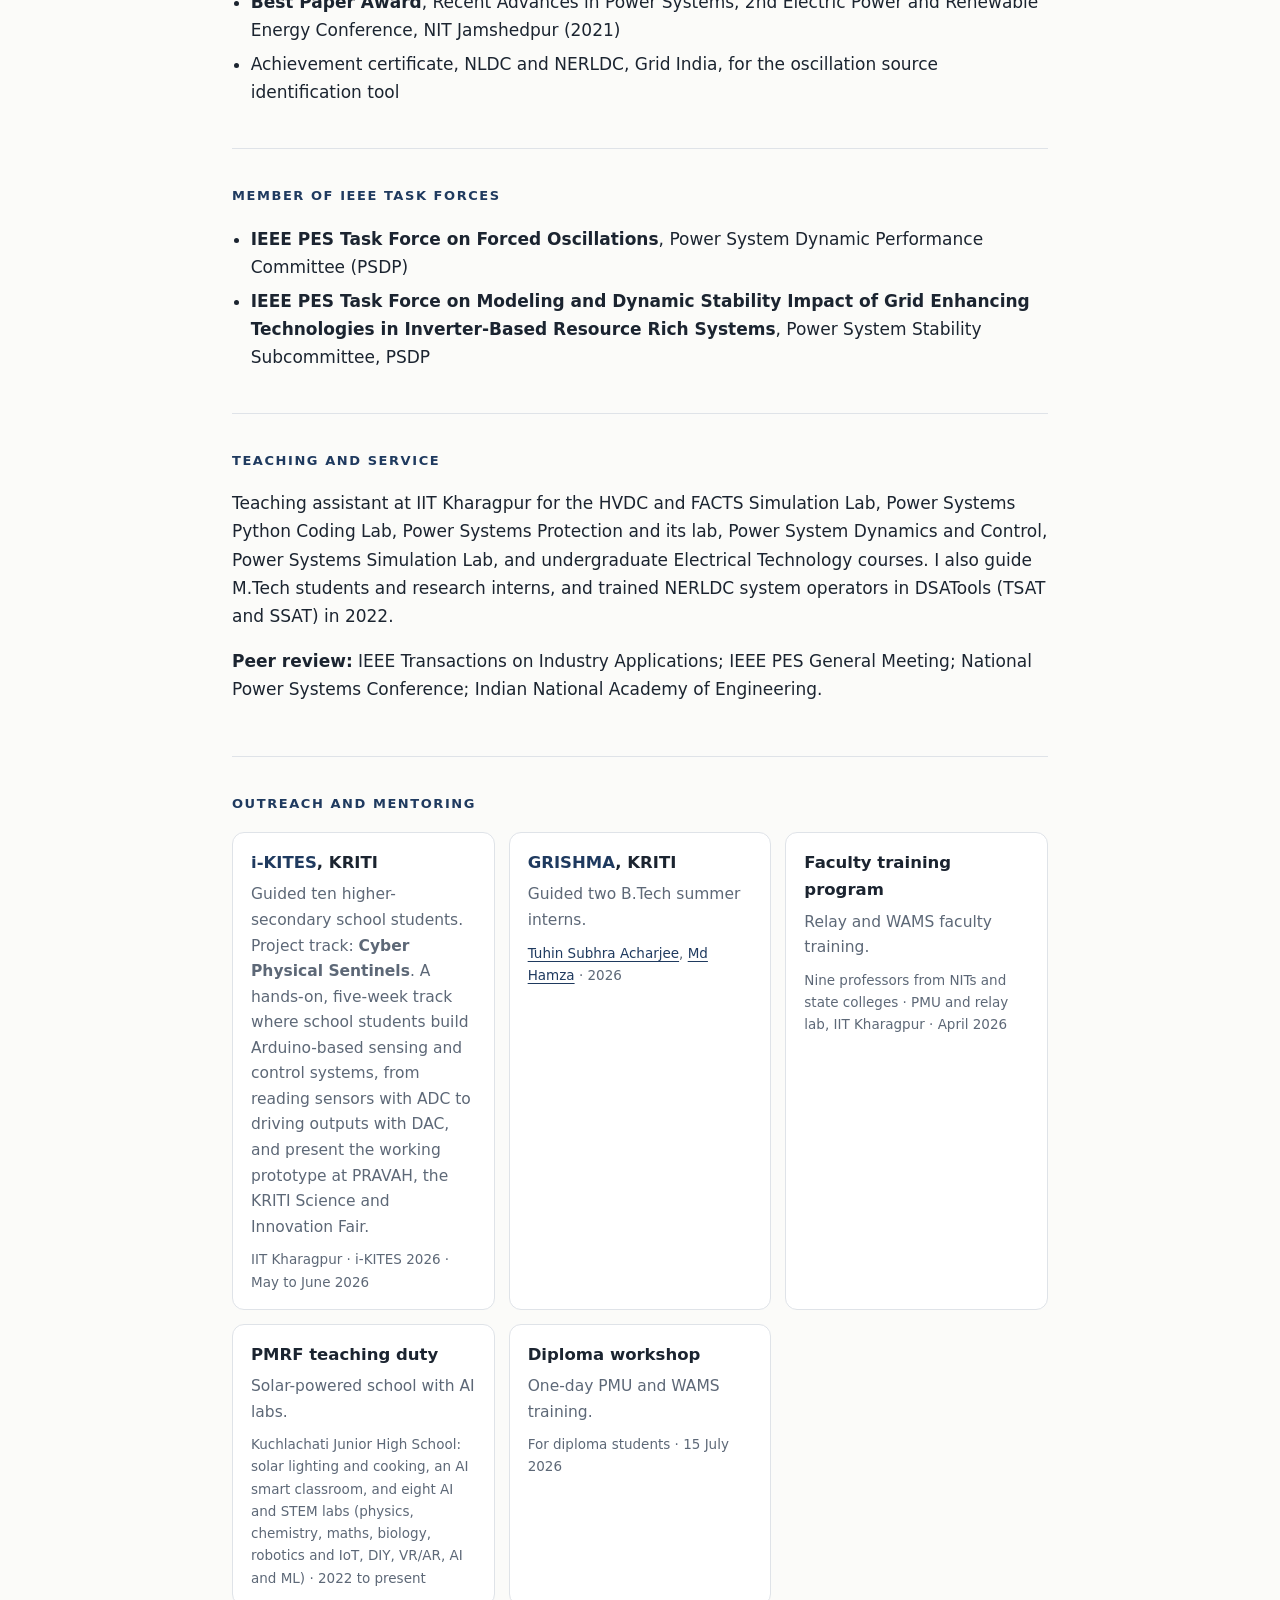
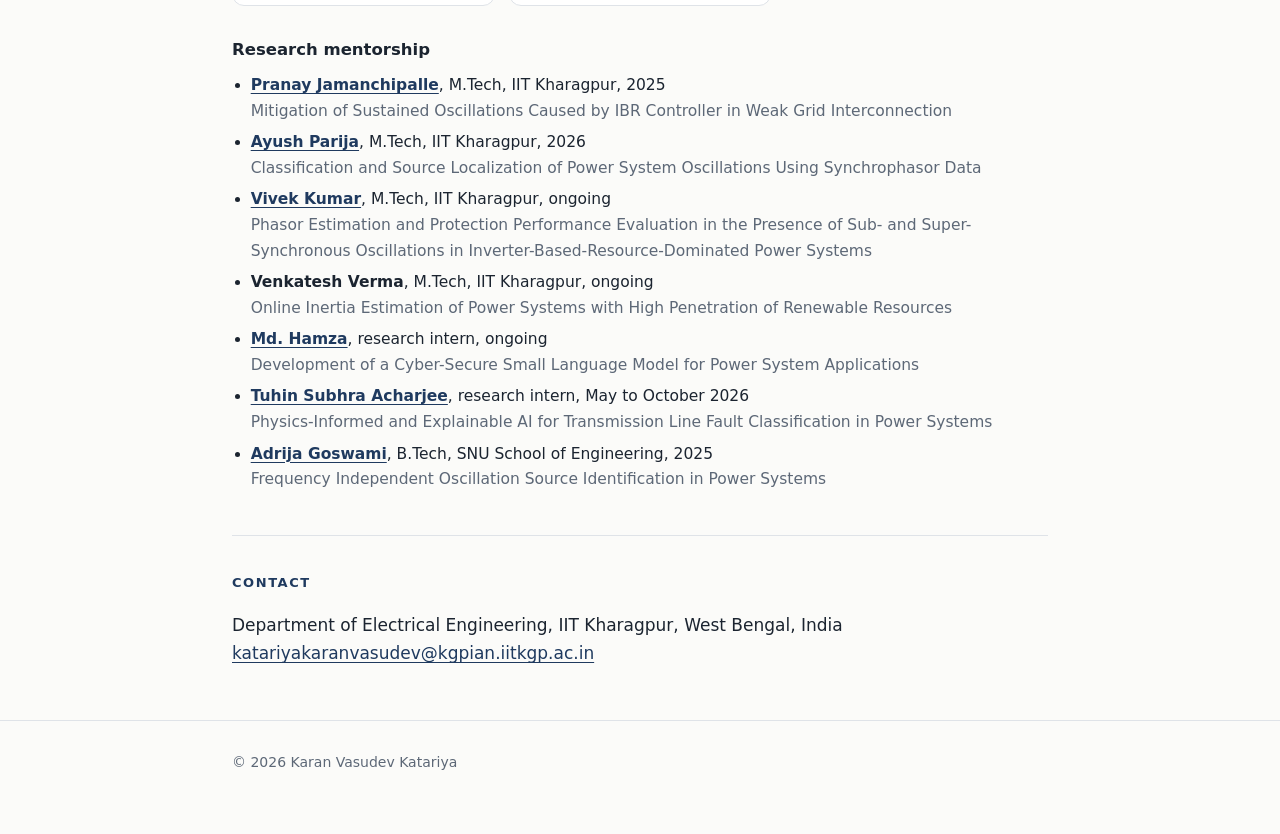
==== commit 71774e0c: "Add IEEE task force membership section Co-Authored-By: Claude Sonnet 5.5 <noreply@anthropic.com> Cla" ====
--- a/index.html
+++ b/index.html
@@ -17,6 +17,7 @@
     <a href="#deployment">Deployment</a>
     <a href="#publications">Publications</a>
     <a href="#honors">Honors</a>
+    <a href="#taskforces">Task forces</a>
     <a href="#teaching">Teaching</a>
     <a href="#outreach">Outreach</a>
     <a href="#contact">Contact</a>
@@ -108,10 +109,17 @@
     </ul>
   </section>
 
+  <section id="taskforces">
+    <h2>Member of IEEE task forces</h2>
+    <ul class="clean">
+      <li><b>IEEE PES Task Force on Forced Oscillations</b>, Power System Dynamic Performance Committee (PSDP)</li>
+      <li><b>IEEE PES Task Force on Modeling and Dynamic Stability Impact of Grid Enhancing Technologies in Inverter-Based Resource Rich Systems</b>, Power System Stability Subcommittee, PSDP</li>
+    </ul>
+  </section>
+
   <section id="teaching">
     <h2>Teaching and service</h2>
     <p>Teaching assistant at IIT Kharagpur for the HVDC and FACTS Simulation Lab, Power Systems Python Coding Lab, Power Systems Protection and its lab, Power System Dynamics and Control, Power Systems Simulation Lab, and undergraduate Electrical Technology courses. I also guide M.Tech students and research interns, and trained NERLDC system operators in DSATools (TSAT and SSAT) in 2022.</p>
-    <p><b>IEEE task forces:</b> member of two IEEE task forces, one on forced oscillations and one on the dynamics and stability of inverter-based resources (IBRs).</p>
     <p><b>Peer review:</b> IEEE Transactions on Industry Applications; IEEE PES General Meeting; National Power Systems Conference; Indian National Academy of Engineering.</p>
   </section>
 
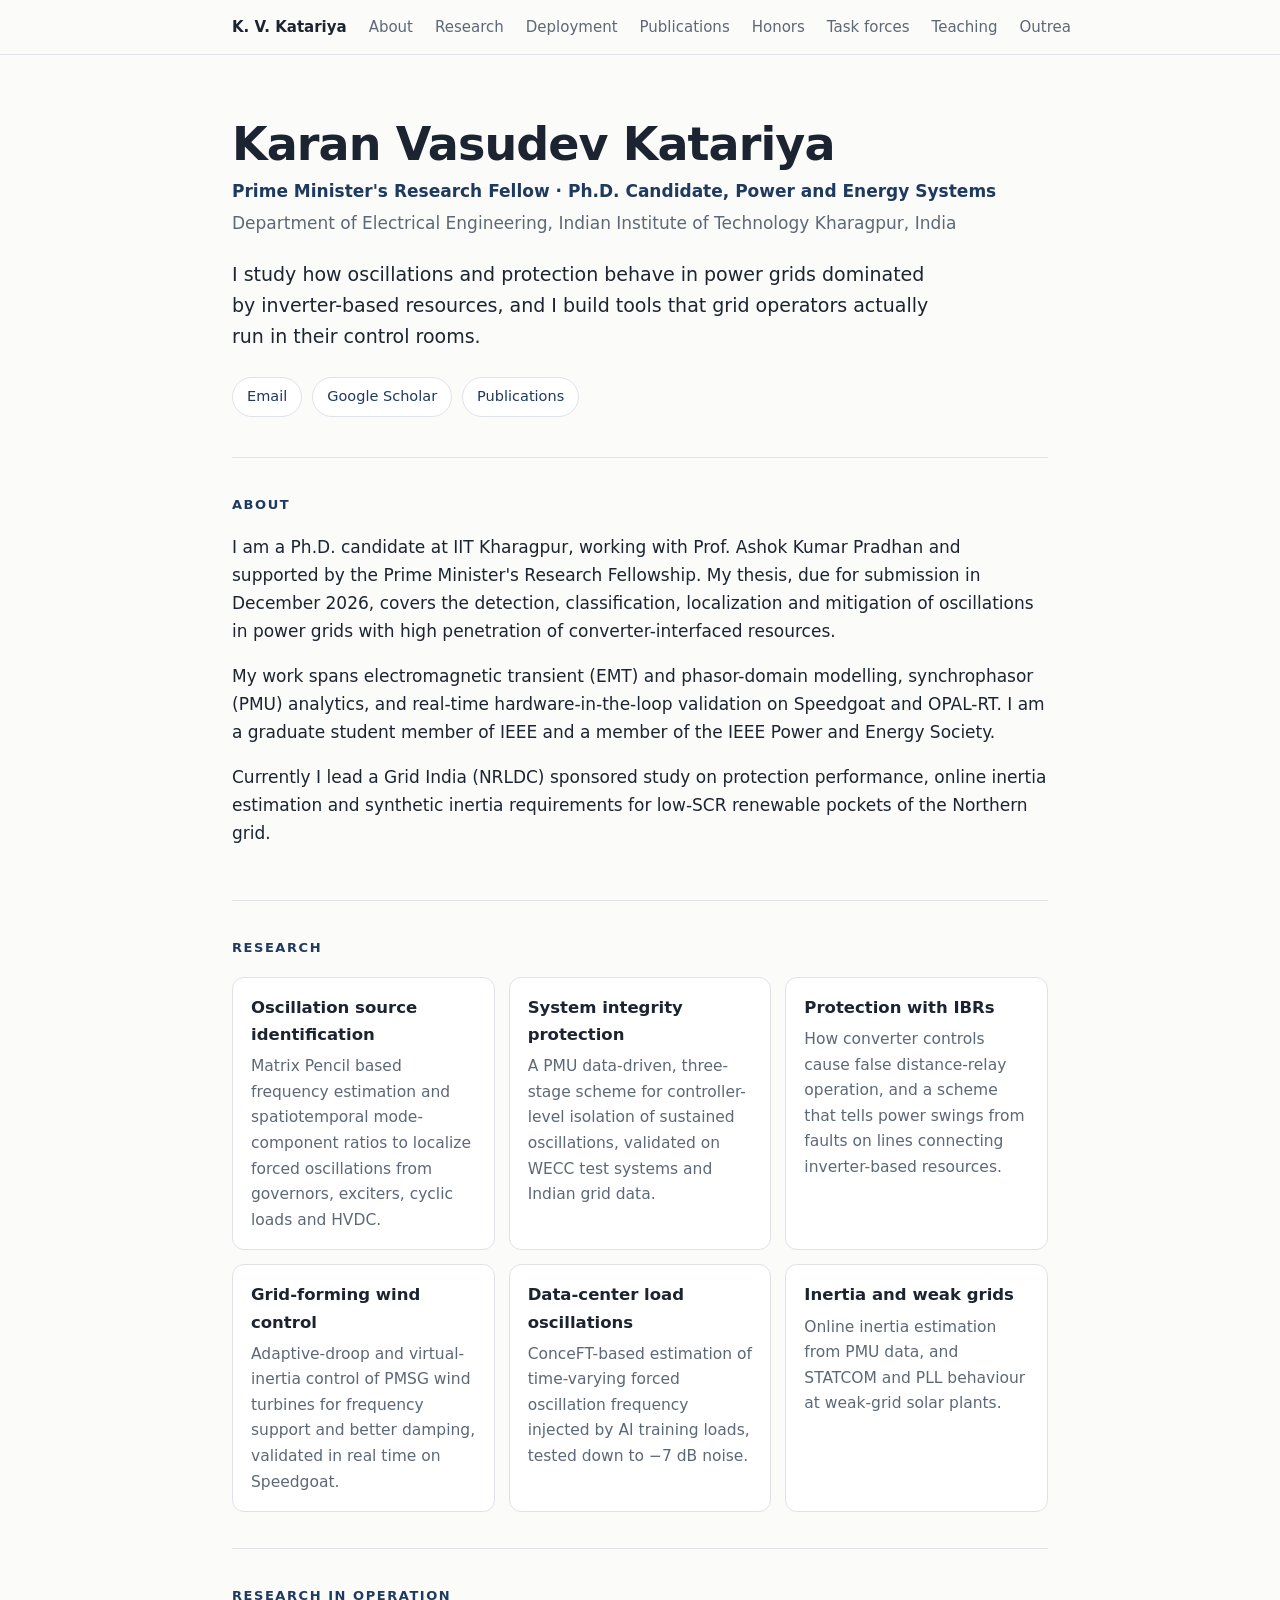
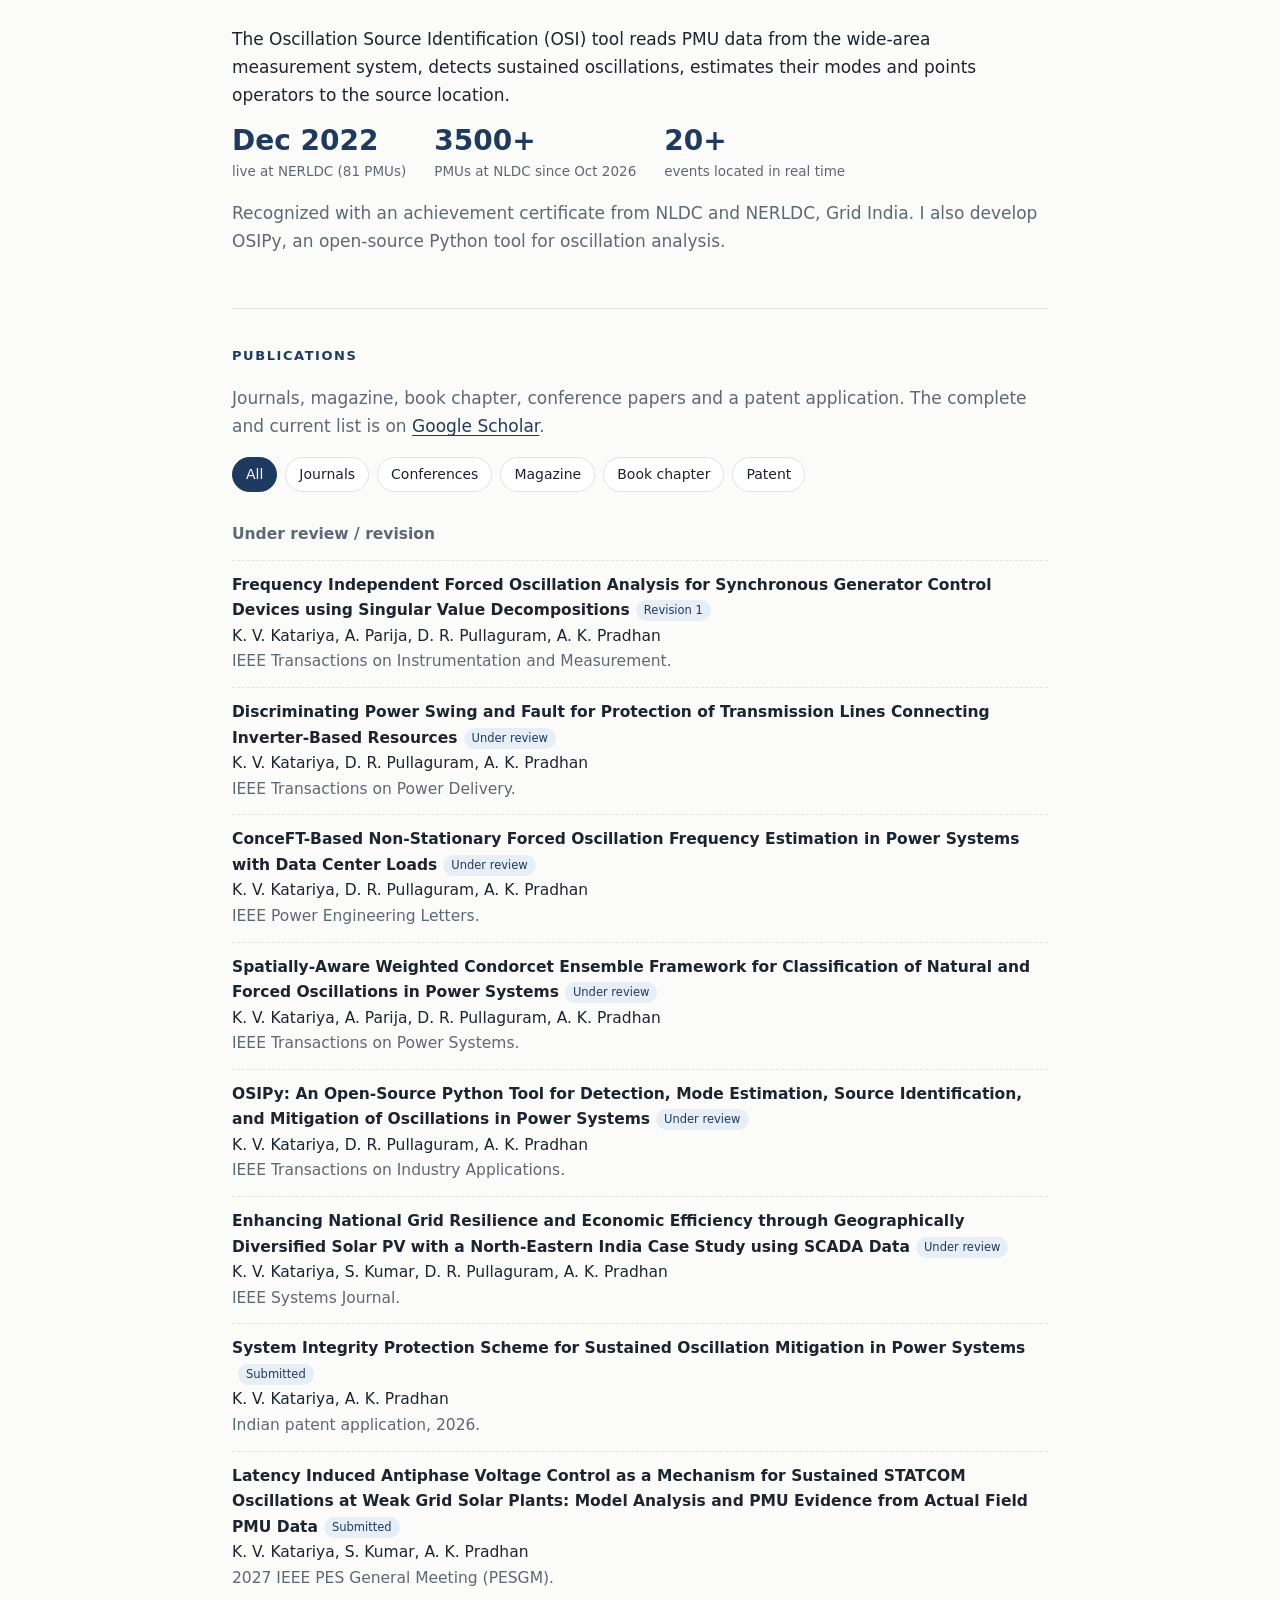
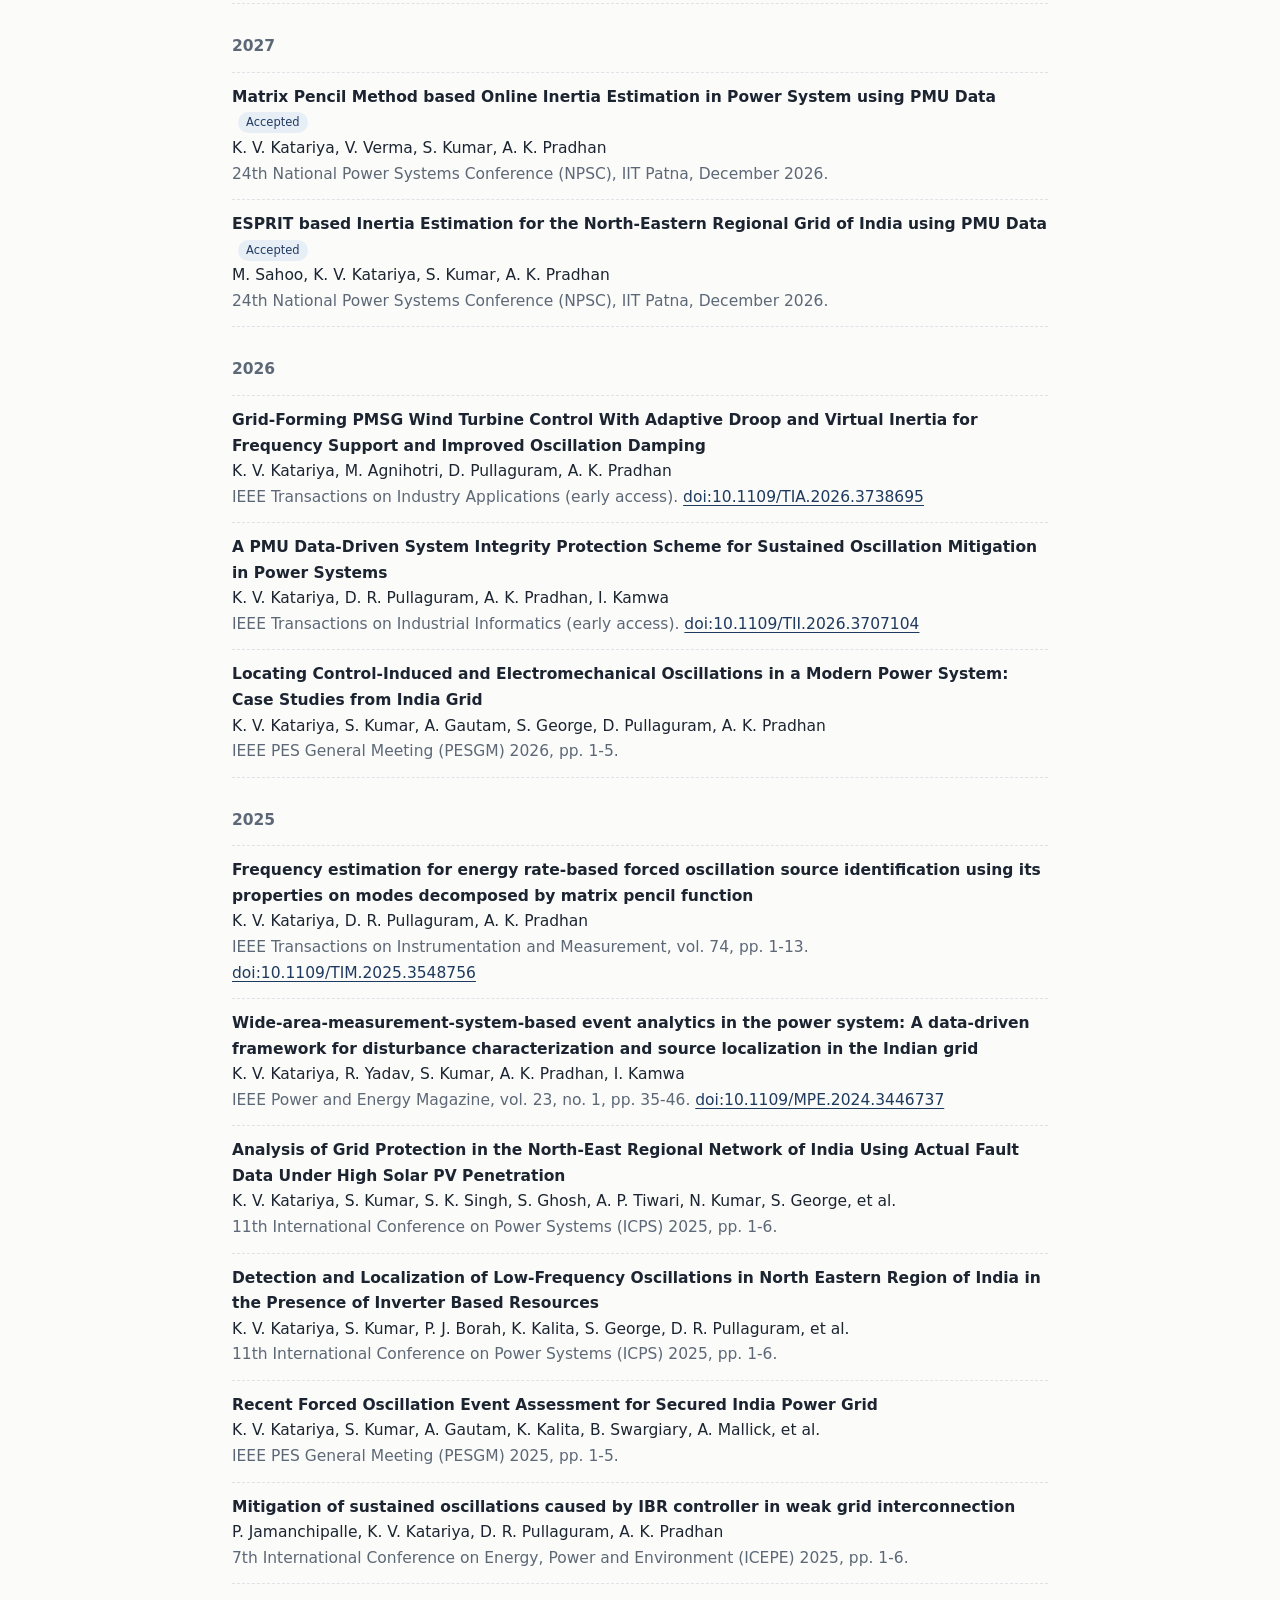
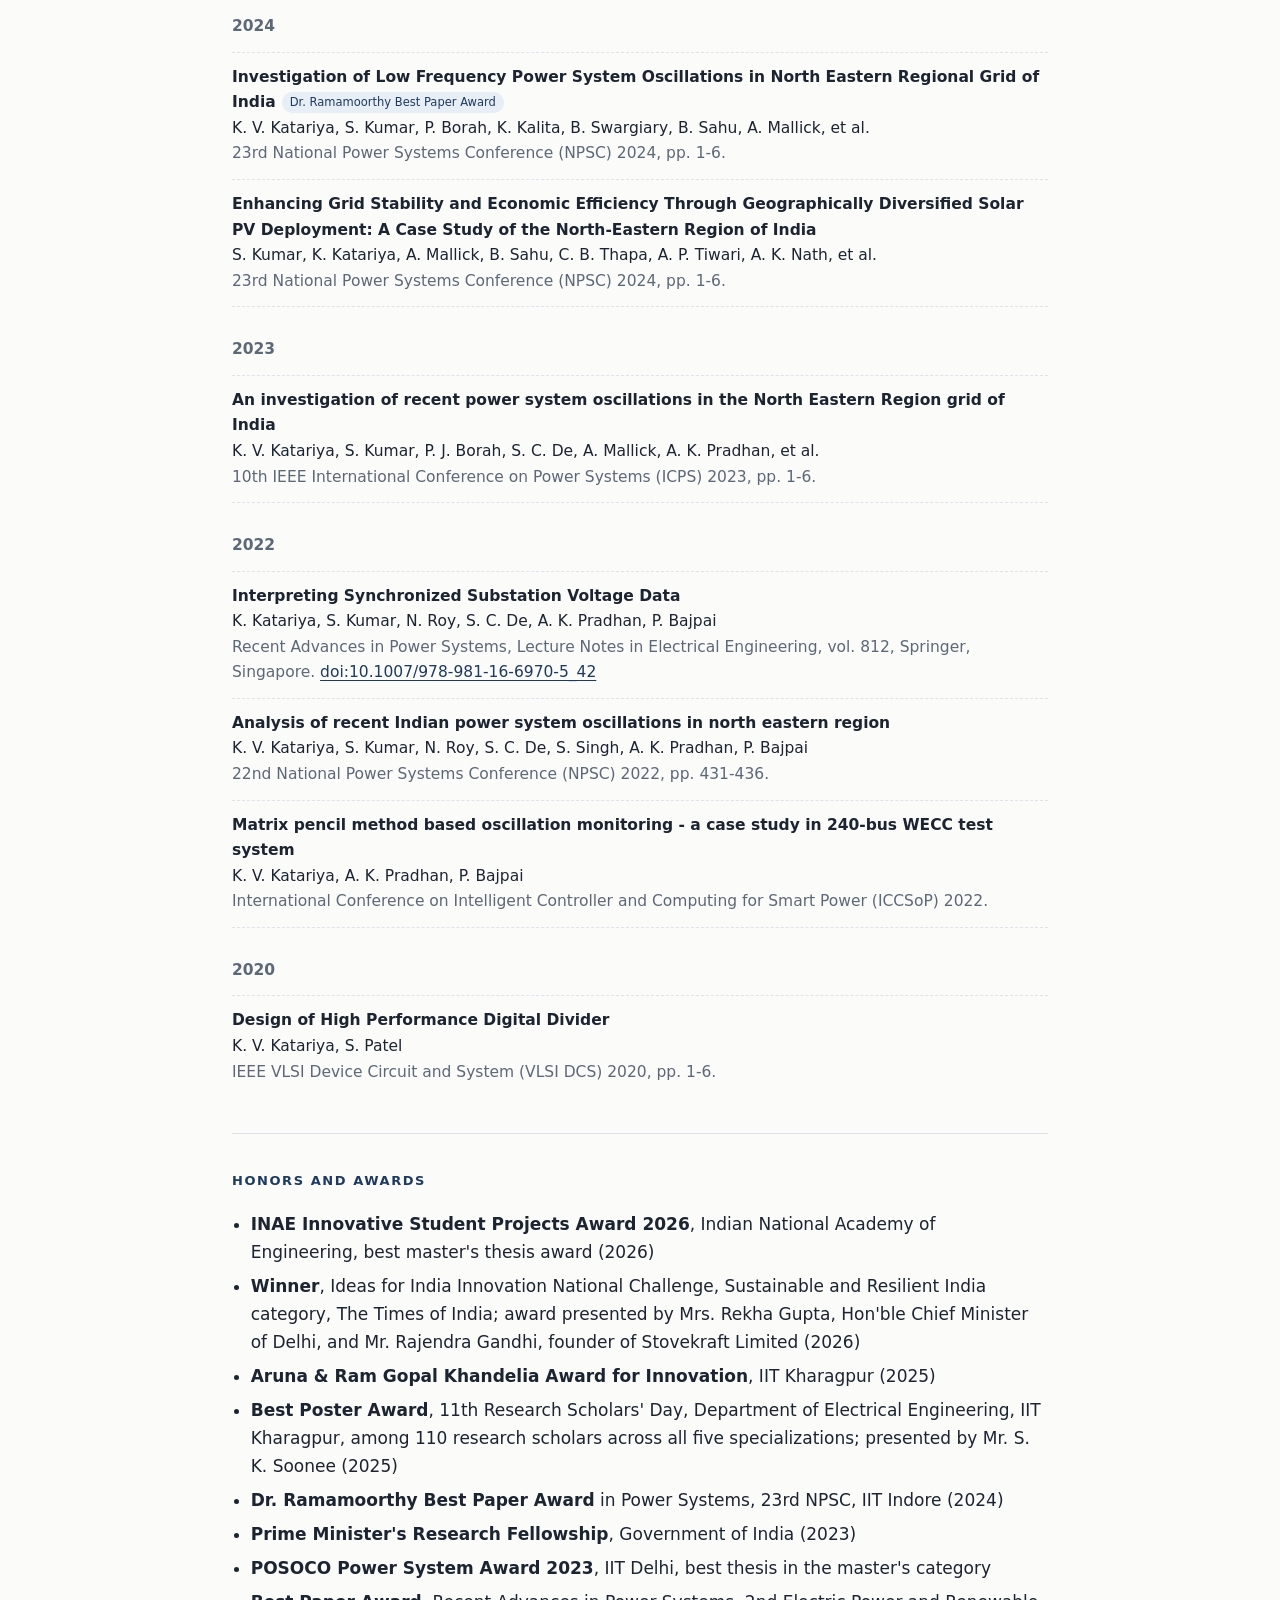
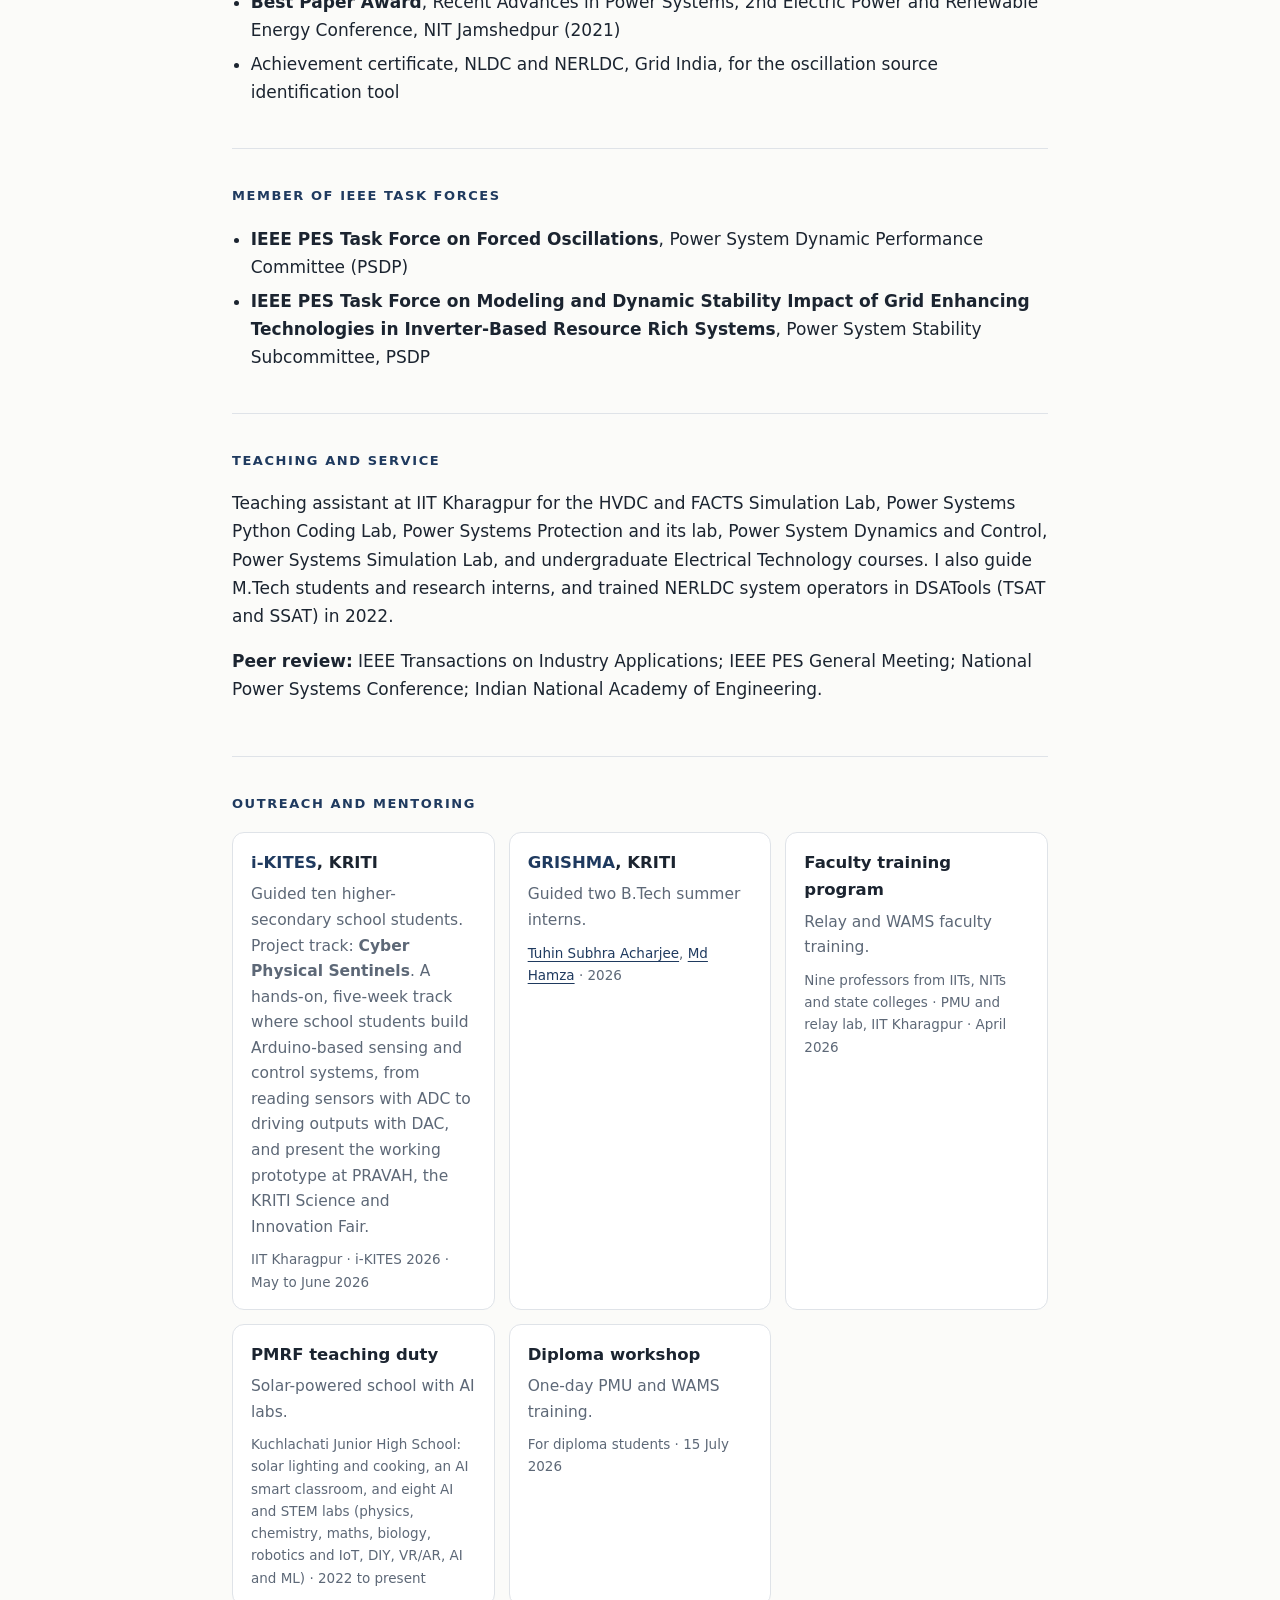
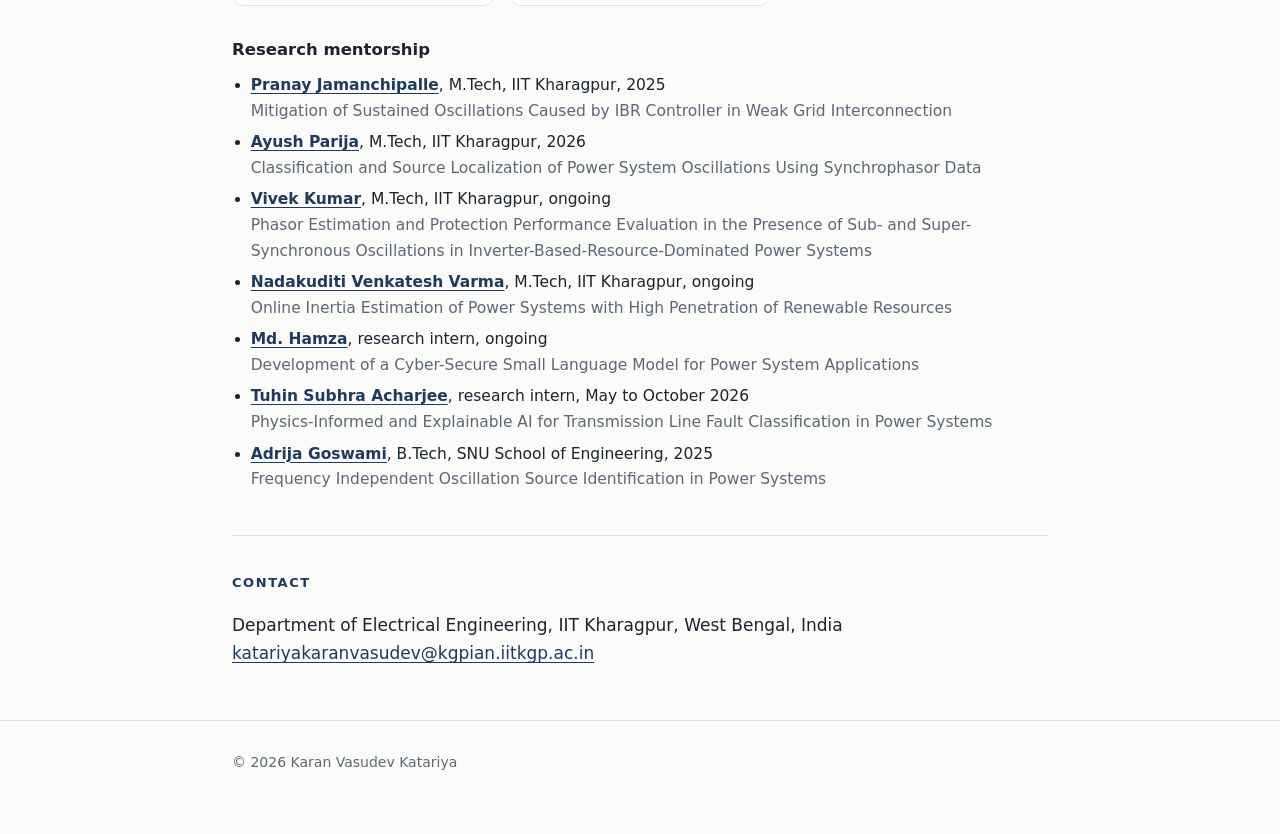
==== commit eac28533: "Link Venkatesh Varma; update training attendee wording Co-Authored-By: Claude Sonnet 5.5 <noreply@an" ====
--- a/index.html
+++ b/index.html
@@ -140,7 +140,7 @@
       <div class="card">
         <h3>Faculty training program</h3>
         <p>Relay and WAMS faculty training.</p>
-        <p class="meta">Nine professors from NITs and state colleges &middot; PMU and relay lab, IIT Kharagpur &middot; April 2026</p>
+        <p class="meta">Nine professors from IITs, NITs and state colleges &middot; PMU and relay lab, IIT Kharagpur &middot; April 2026</p>
       </div>
       <div class="card">
         <h3>PMRF teaching duty</h3>
@@ -162,7 +162,7 @@
         <span class="muted">Classification and Source Localization of Power System Oscillations Using Synchrophasor Data</span></li>
       <li><b><a href="https://www.linkedin.com/in/vivek-kumar-59024a358">Vivek Kumar</a></b>, M.Tech, IIT Kharagpur, ongoing<br>
         <span class="muted">Phasor Estimation and Protection Performance Evaluation in the Presence of Sub- and Super-Synchronous Oscillations in Inverter-Based-Resource-Dominated Power Systems</span></li>
-      <li><b>Venkatesh Verma</b>, M.Tech, IIT Kharagpur, ongoing<br>
+      <li><b><a href="https://www.linkedin.com/in/nadakuditi-venkatesh-varma-8306752b1/">Nadakuditi Venkatesh Varma</a></b>, M.Tech, IIT Kharagpur, ongoing<br>
         <span class="muted">Online Inertia Estimation of Power Systems with High Penetration of Renewable Resources</span></li>
       <li><b><a href="https://www.linkedin.com/in/mohdhamza43210/">Md. Hamza</a></b>, research intern, ongoing<br>
         <span class="muted">Development of a Cyber-Secure Small Language Model for Power System Applications</span></li>
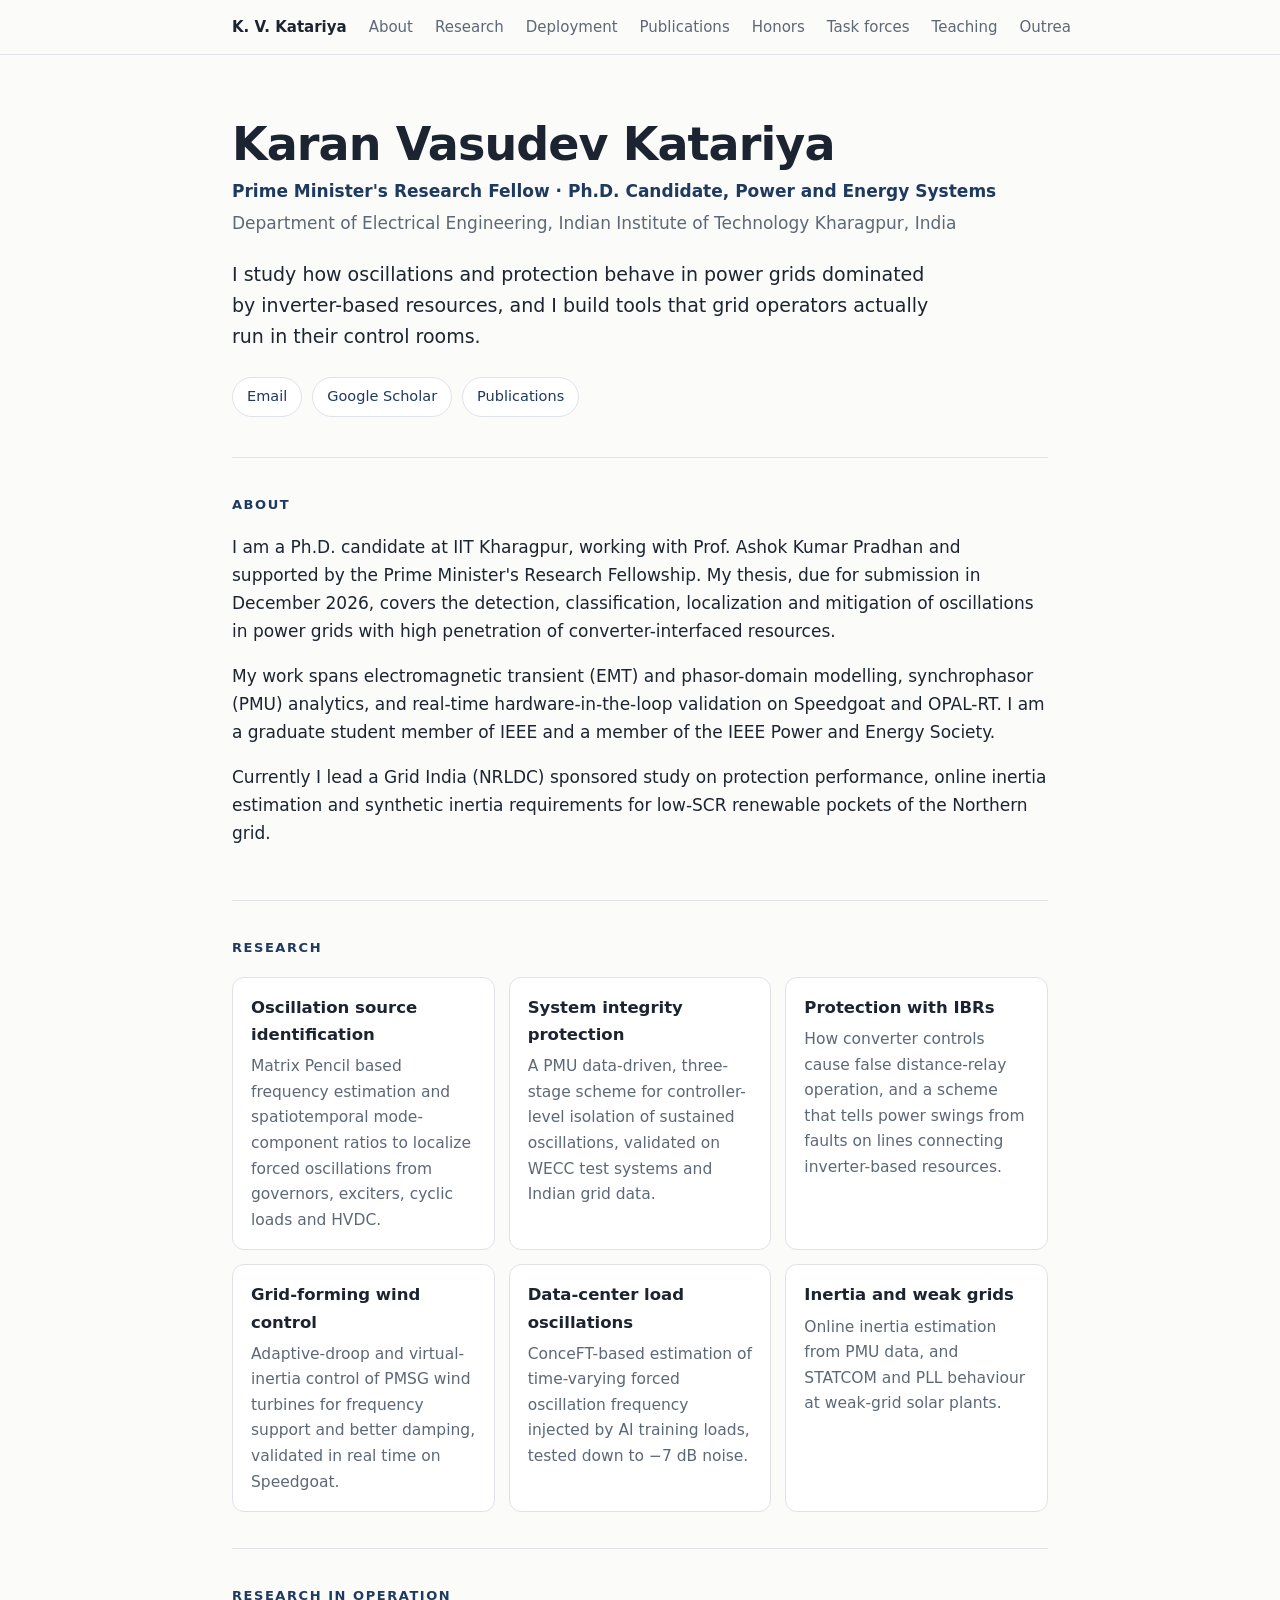
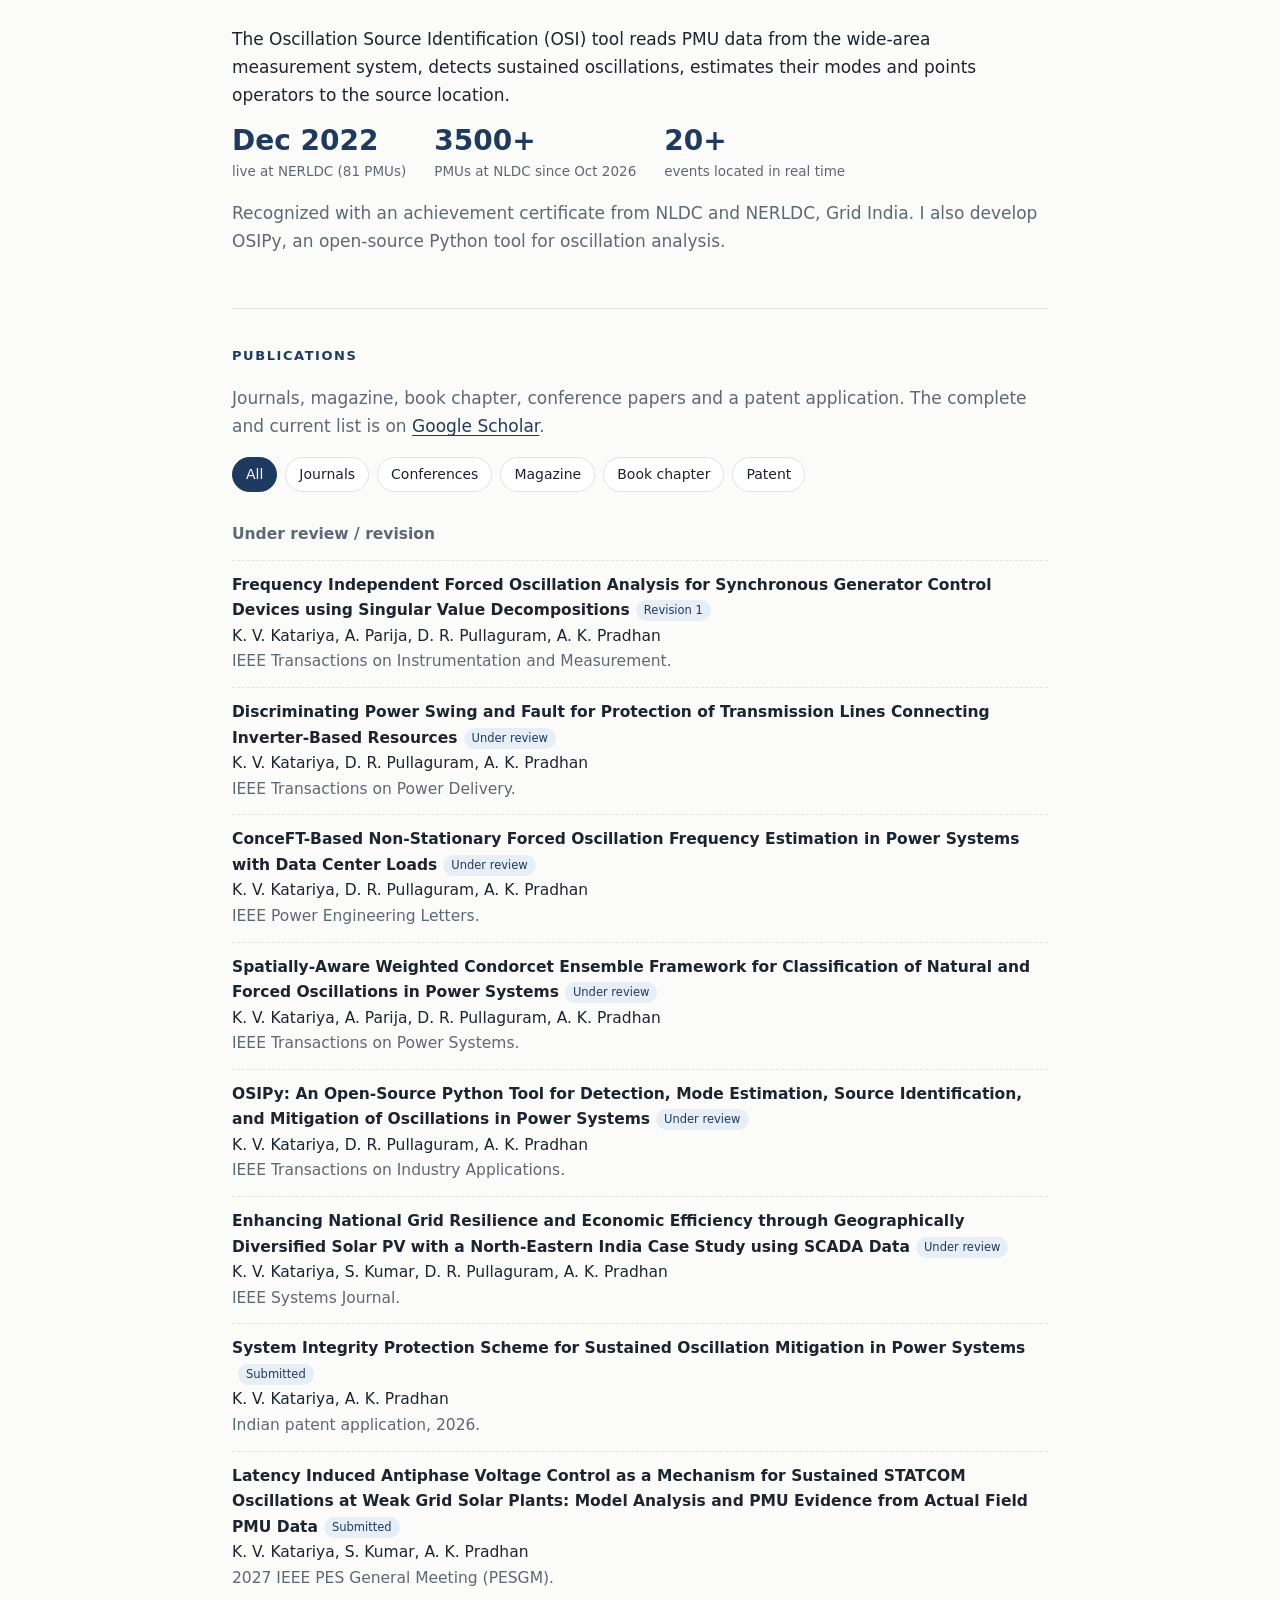
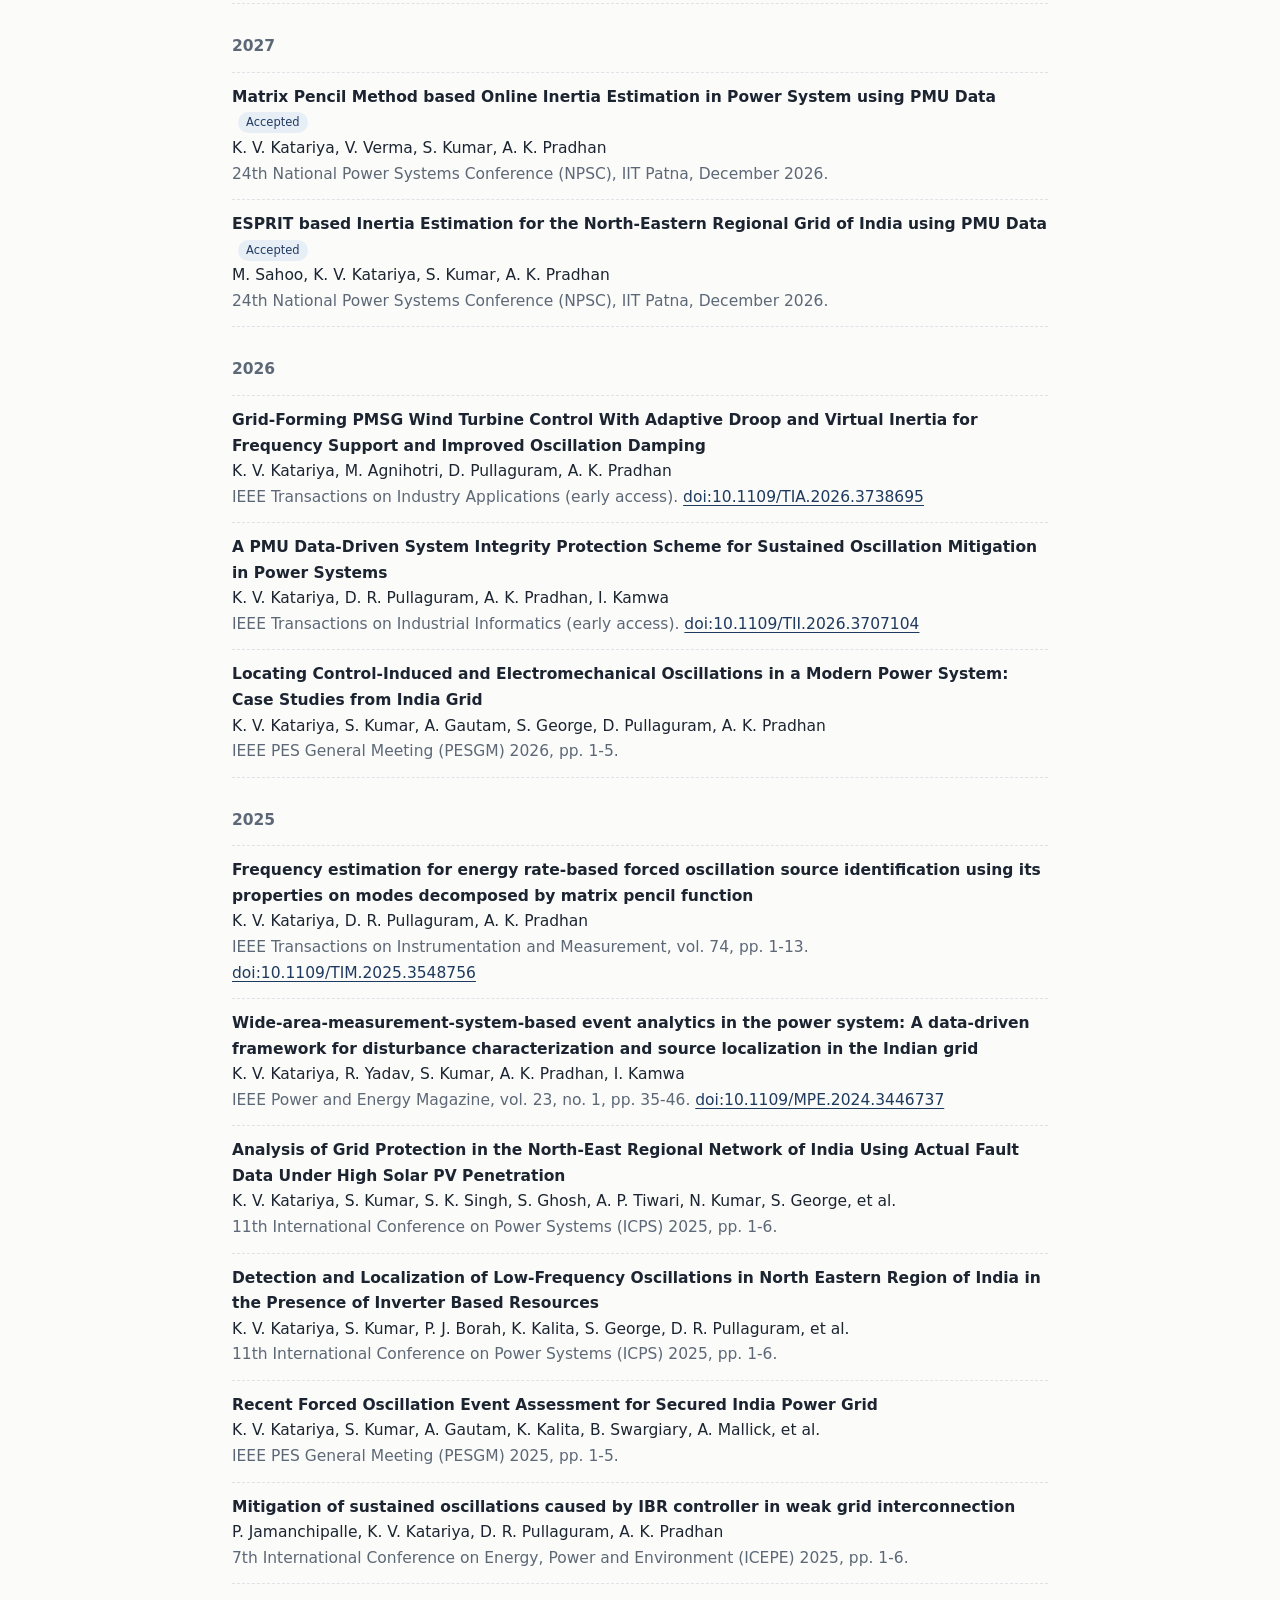
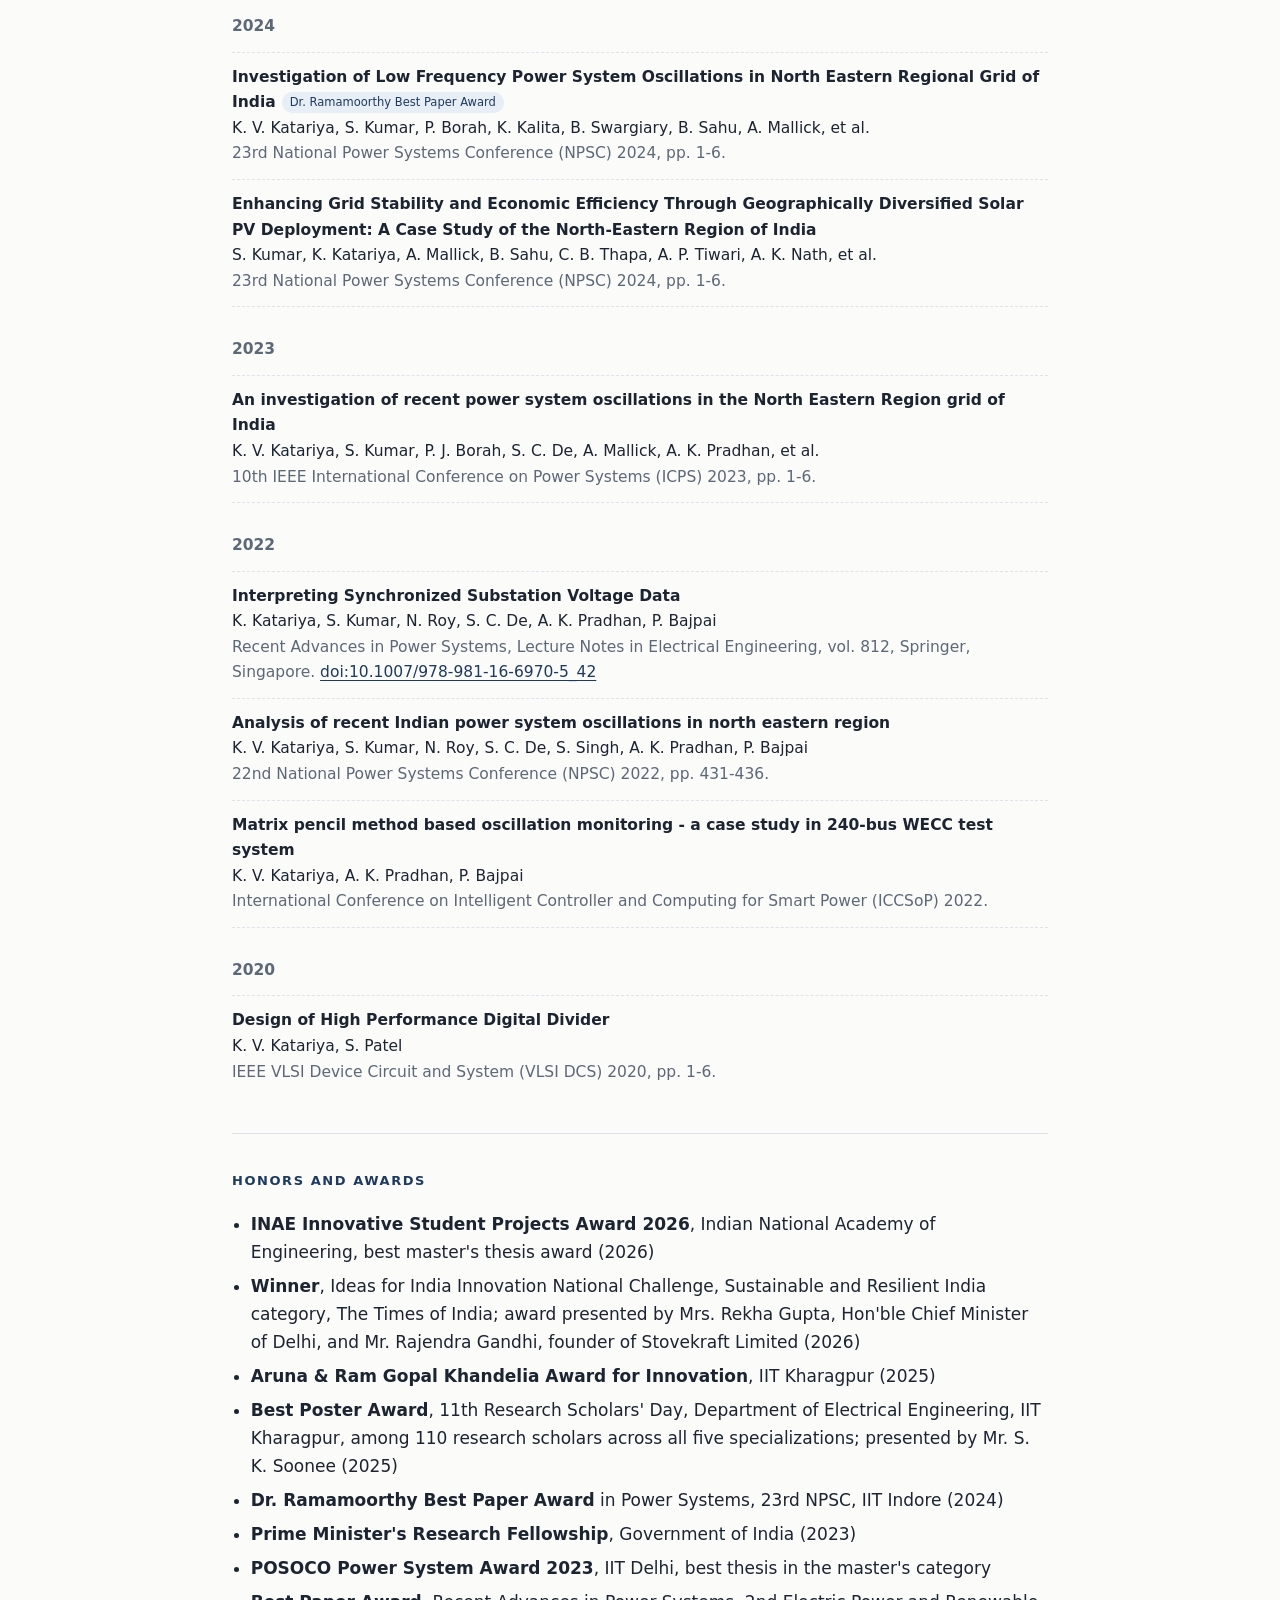
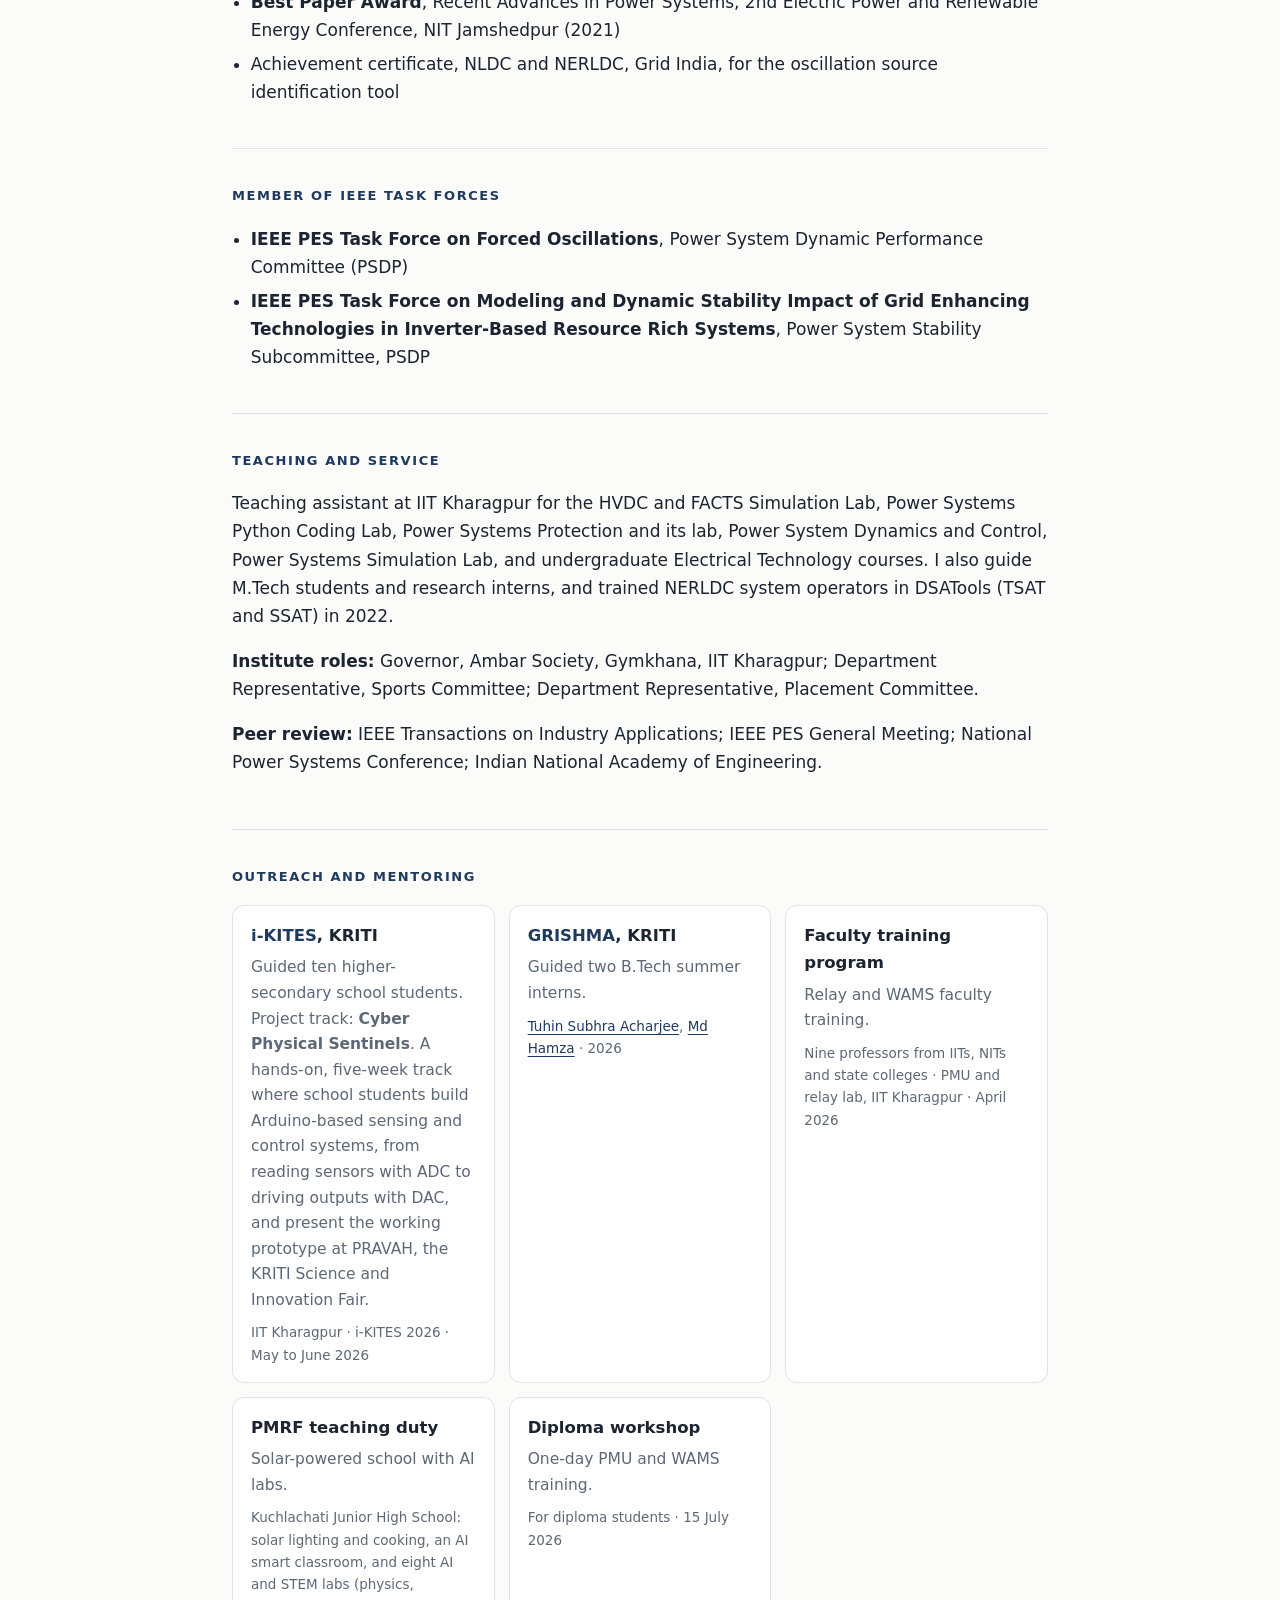
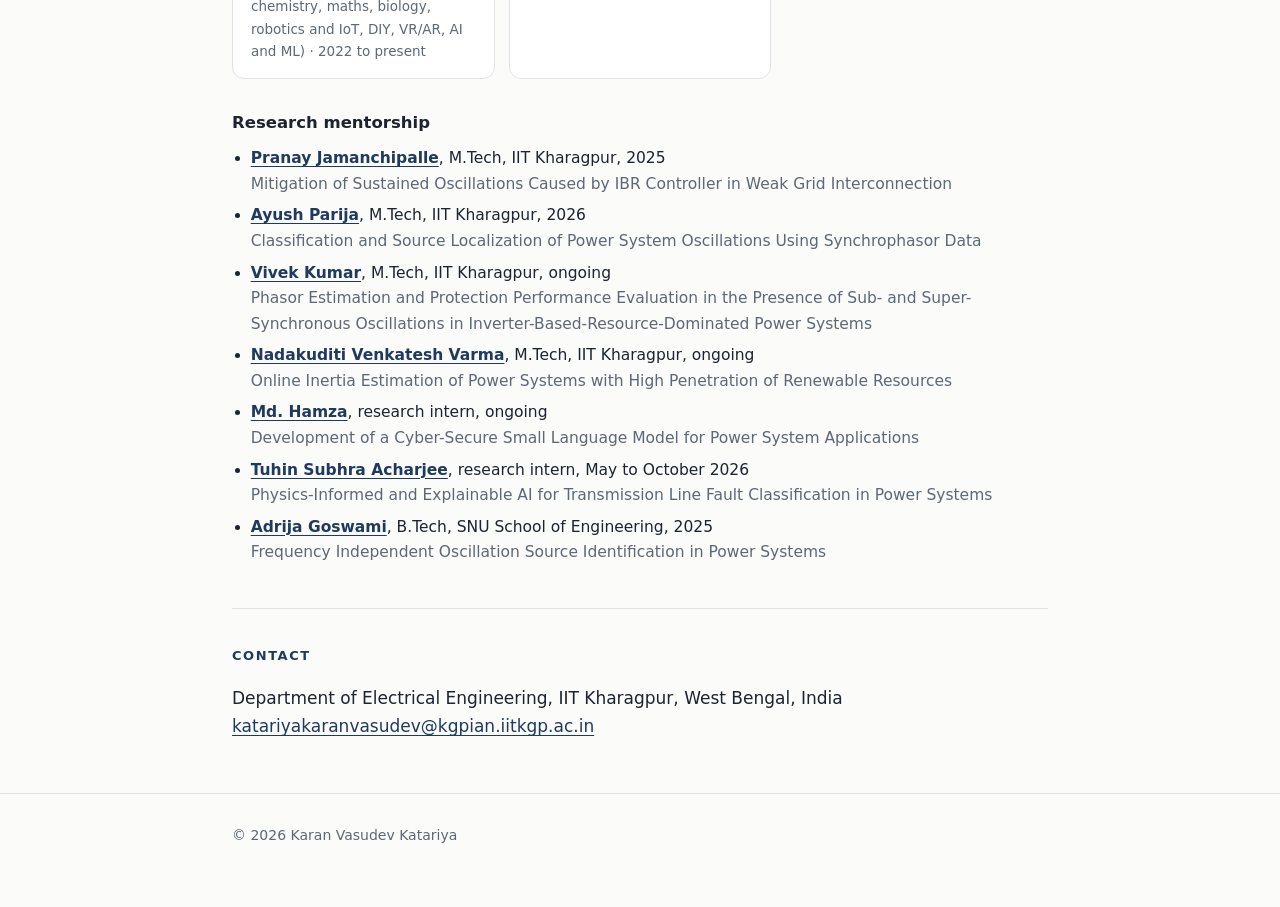
==== commit d05ec838: "Add institute roles Co-Authored-By: Claude Sonnet 5.5 <noreply@anthropic.com> Claude-Session: https:" ====
--- a/index.html
+++ b/index.html
@@ -120,6 +120,7 @@
   <section id="teaching">
     <h2>Teaching and service</h2>
     <p>Teaching assistant at IIT Kharagpur for the HVDC and FACTS Simulation Lab, Power Systems Python Coding Lab, Power Systems Protection and its lab, Power System Dynamics and Control, Power Systems Simulation Lab, and undergraduate Electrical Technology courses. I also guide M.Tech students and research interns, and trained NERLDC system operators in DSATools (TSAT and SSAT) in 2022.</p>
+    <p><b>Institute roles:</b> Governor, Ambar Society, Gymkhana, IIT Kharagpur; Department Representative, Sports Committee; Department Representative, Placement Committee.</p>
     <p><b>Peer review:</b> IEEE Transactions on Industry Applications; IEEE PES General Meeting; National Power Systems Conference; Indian National Academy of Engineering.</p>
   </section>
 
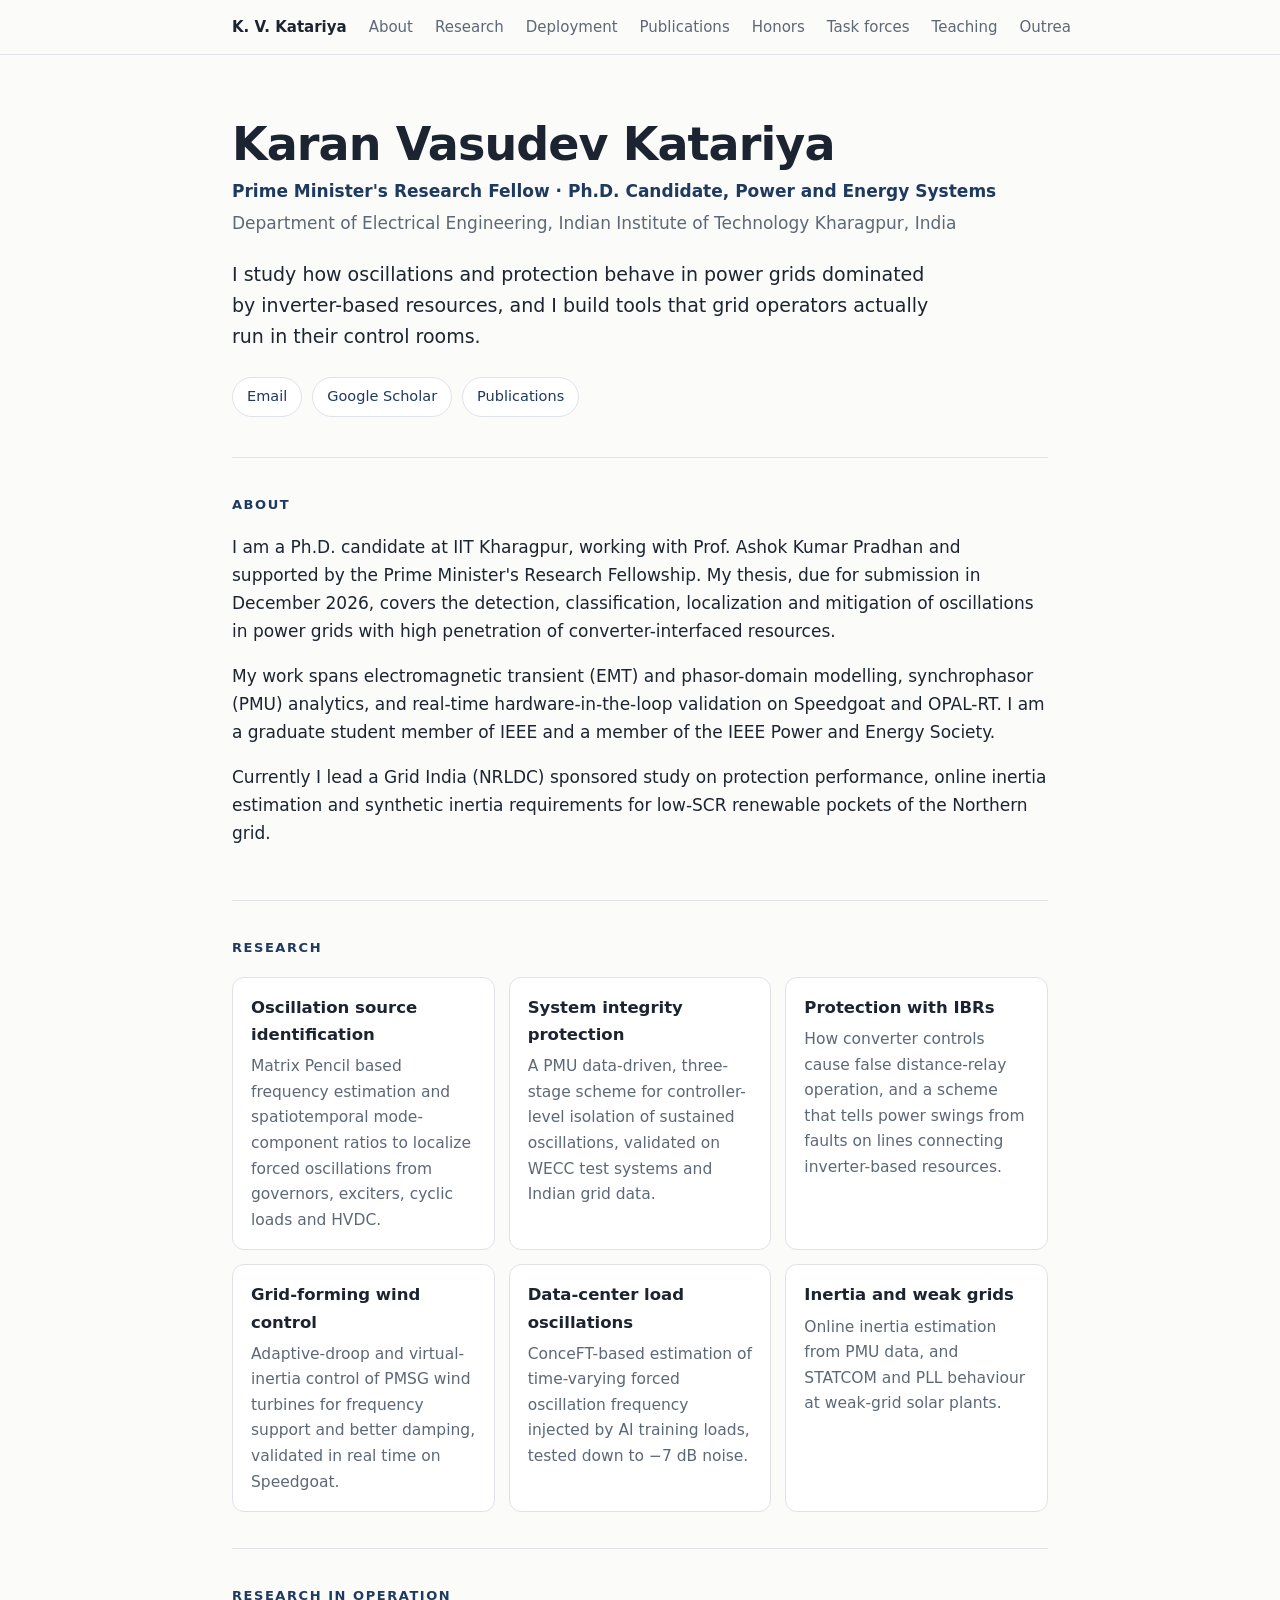
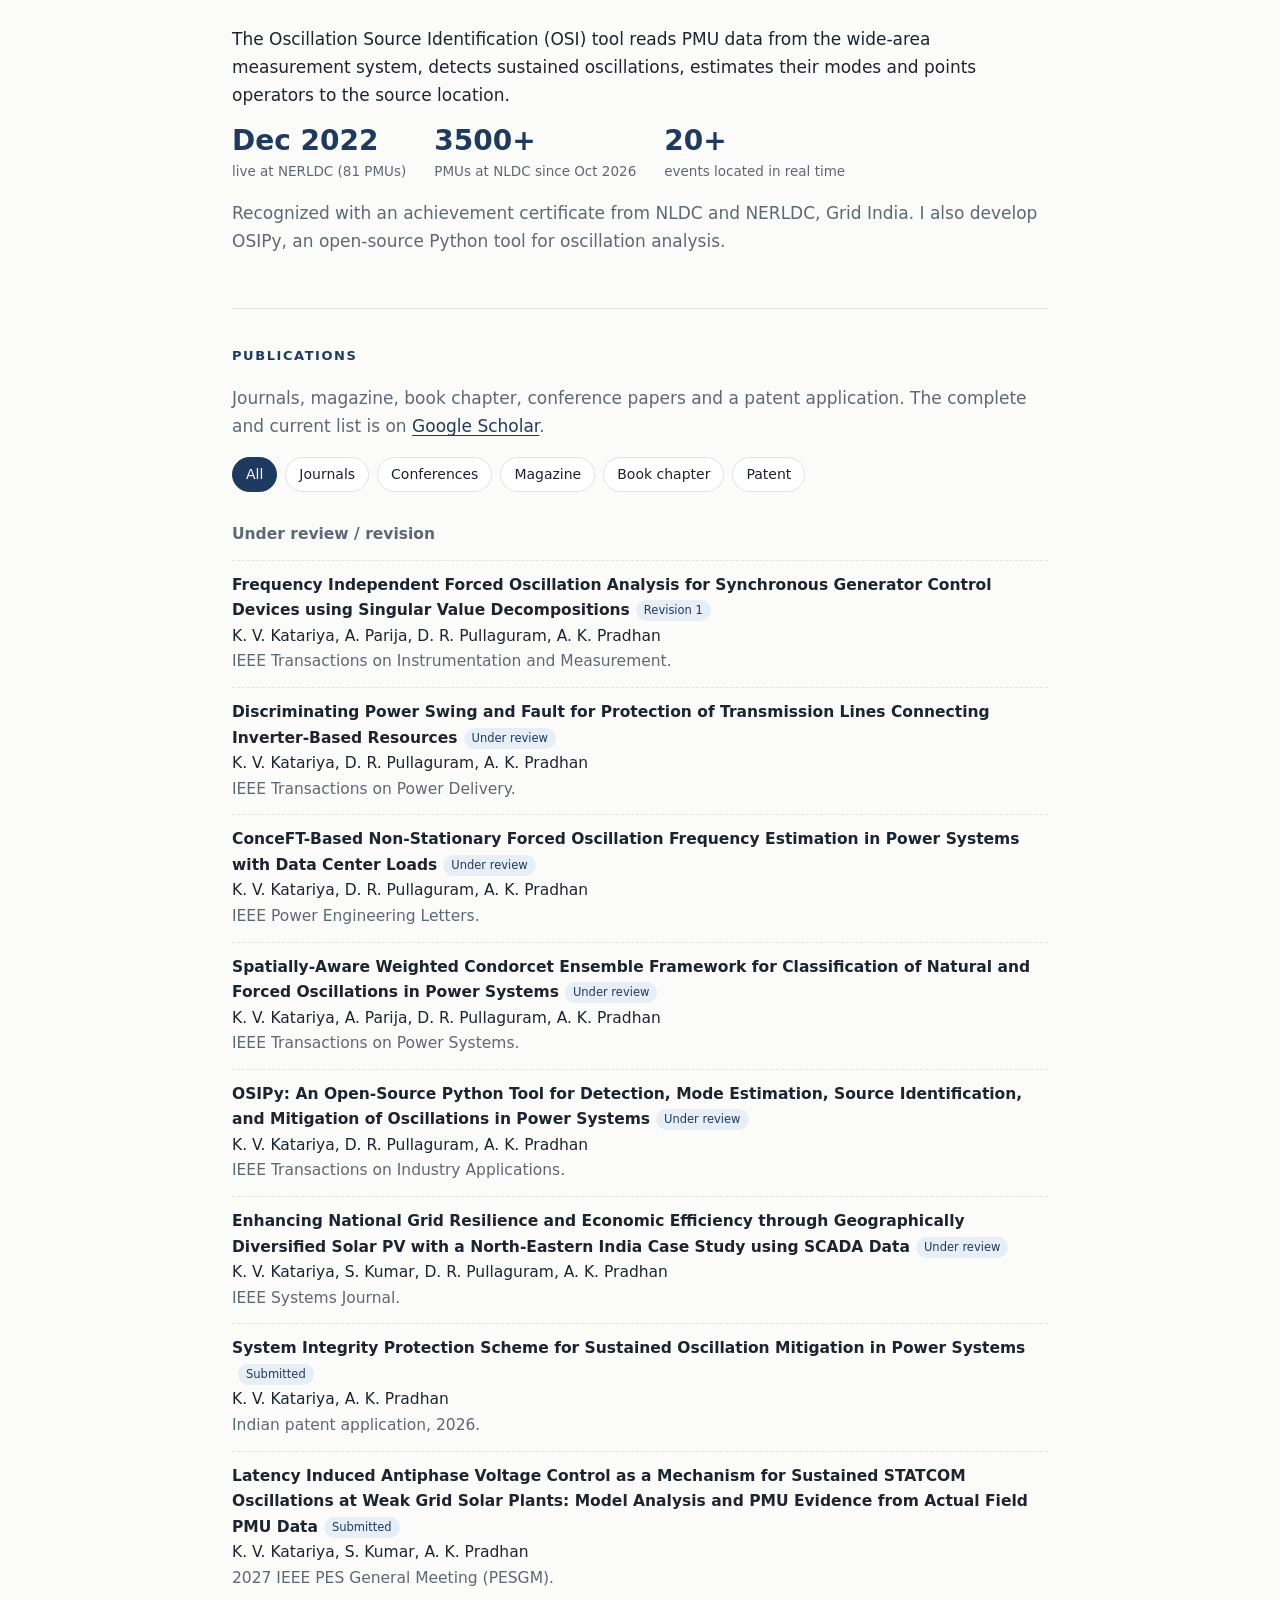
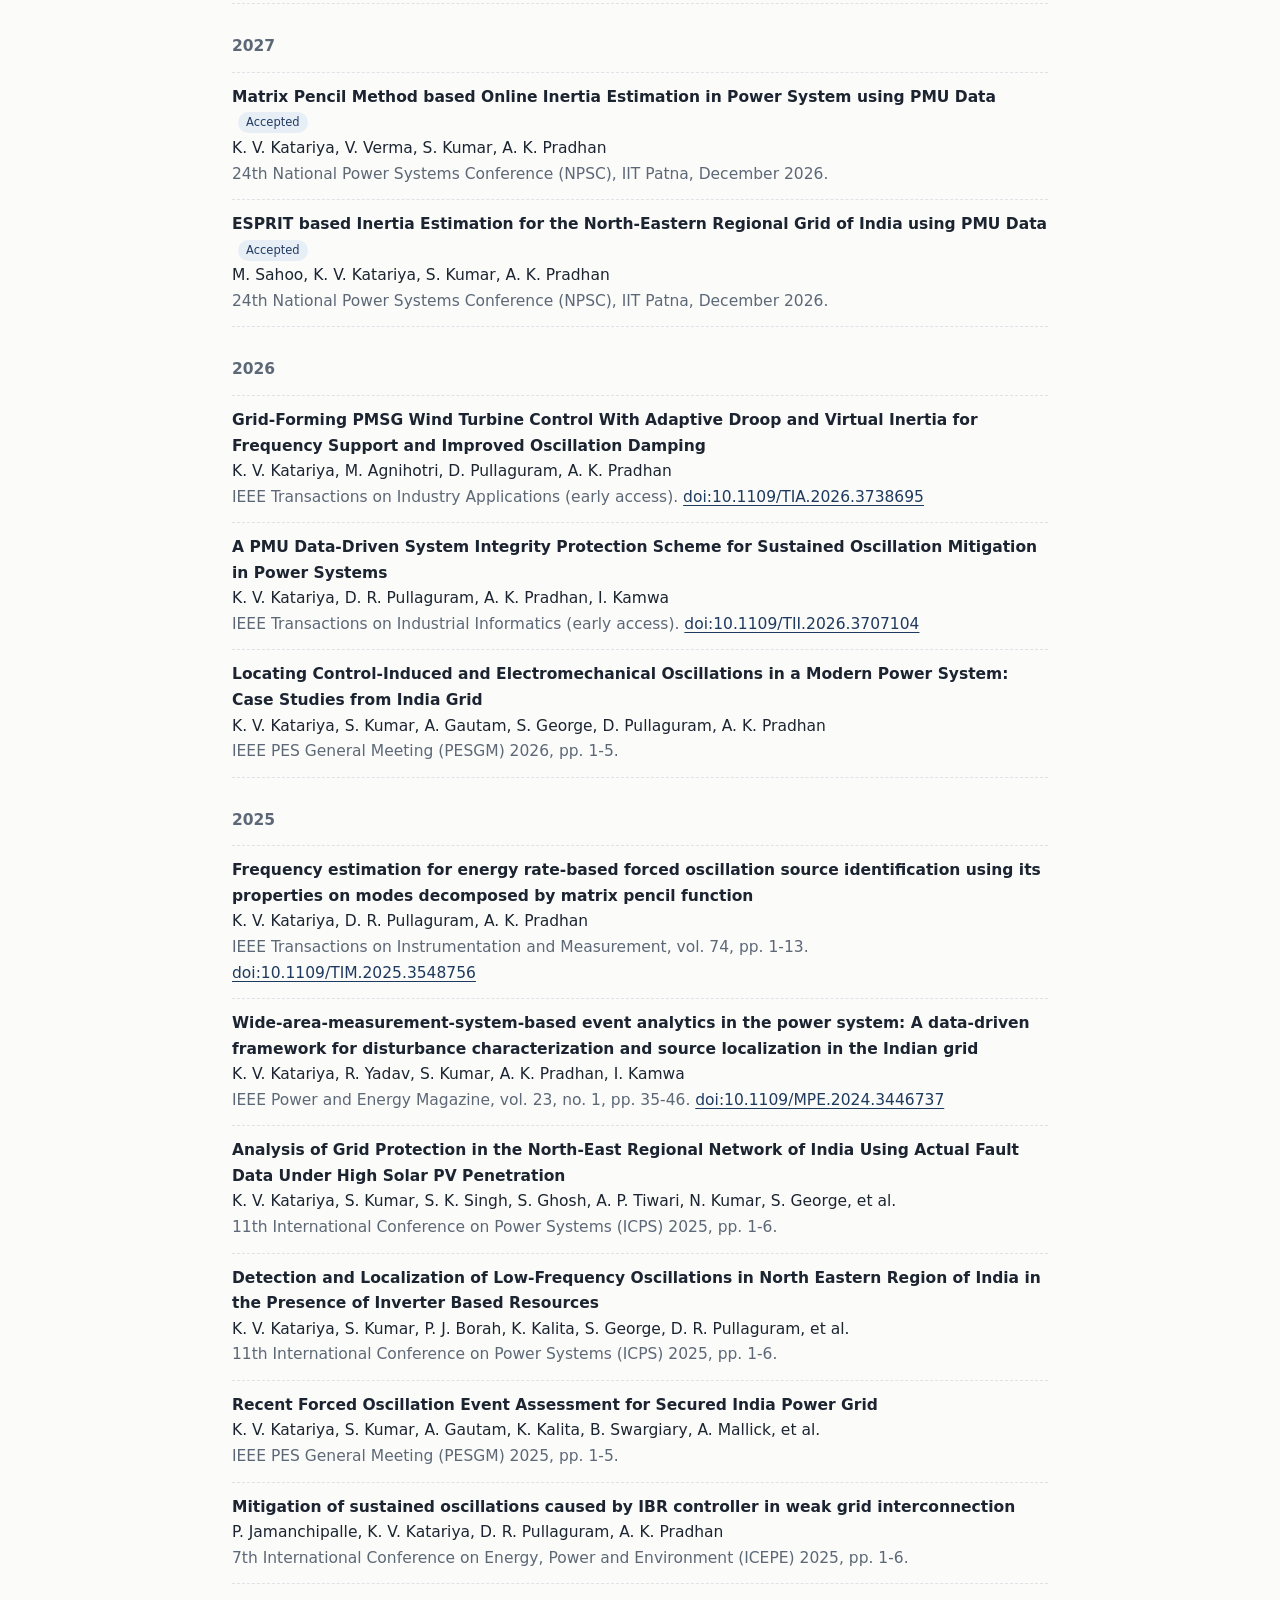
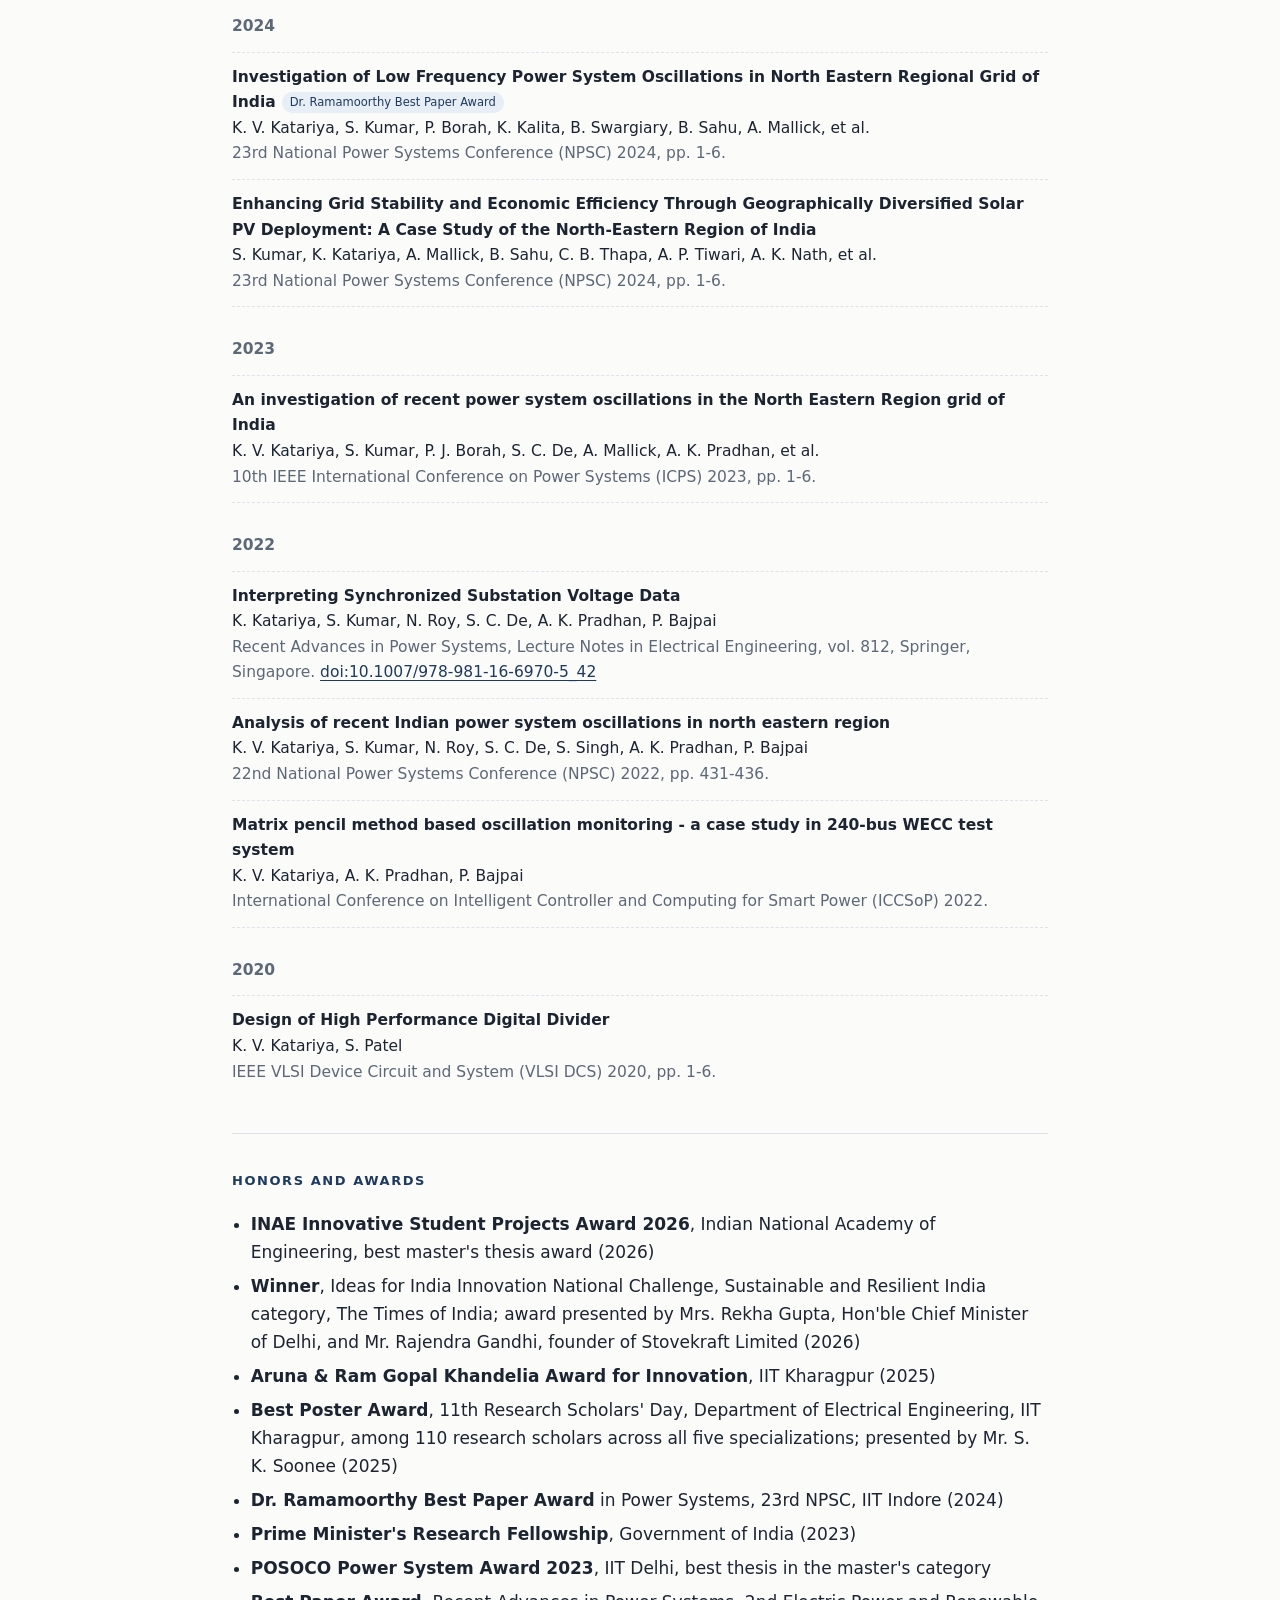
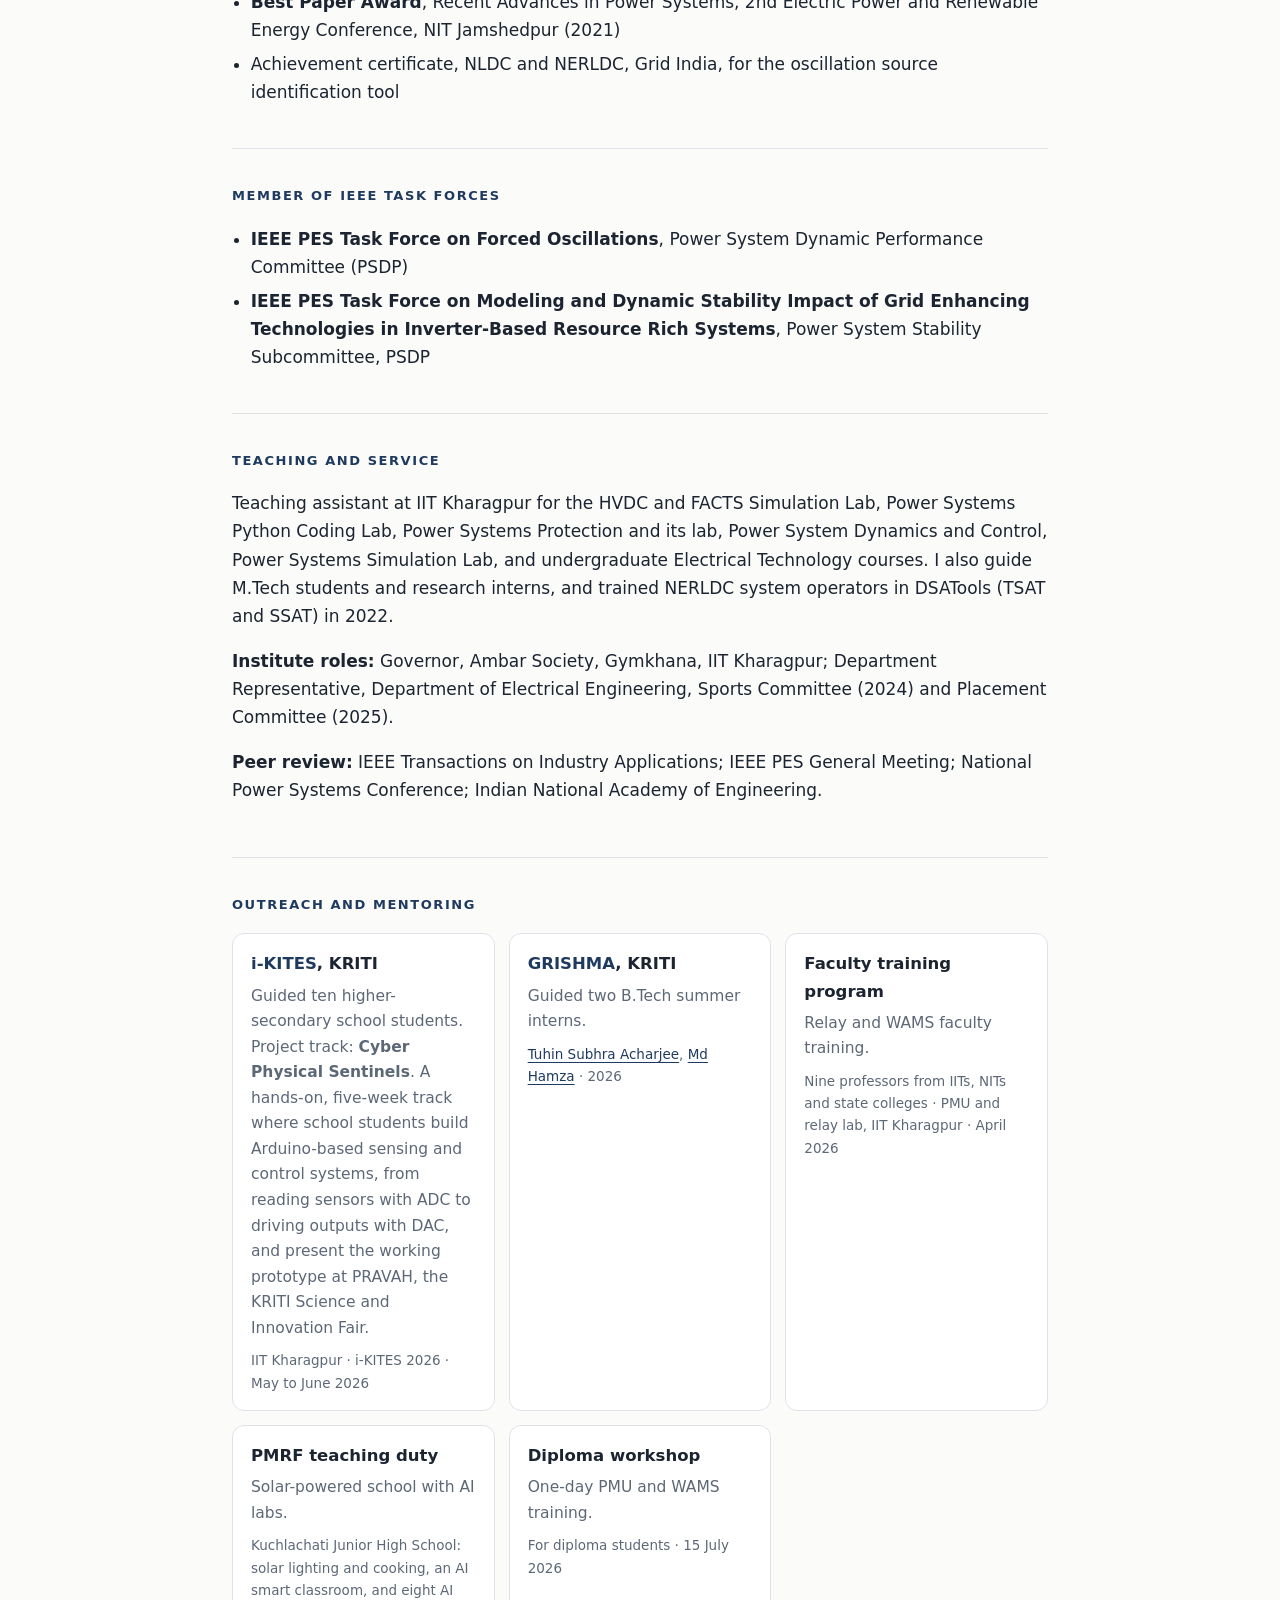
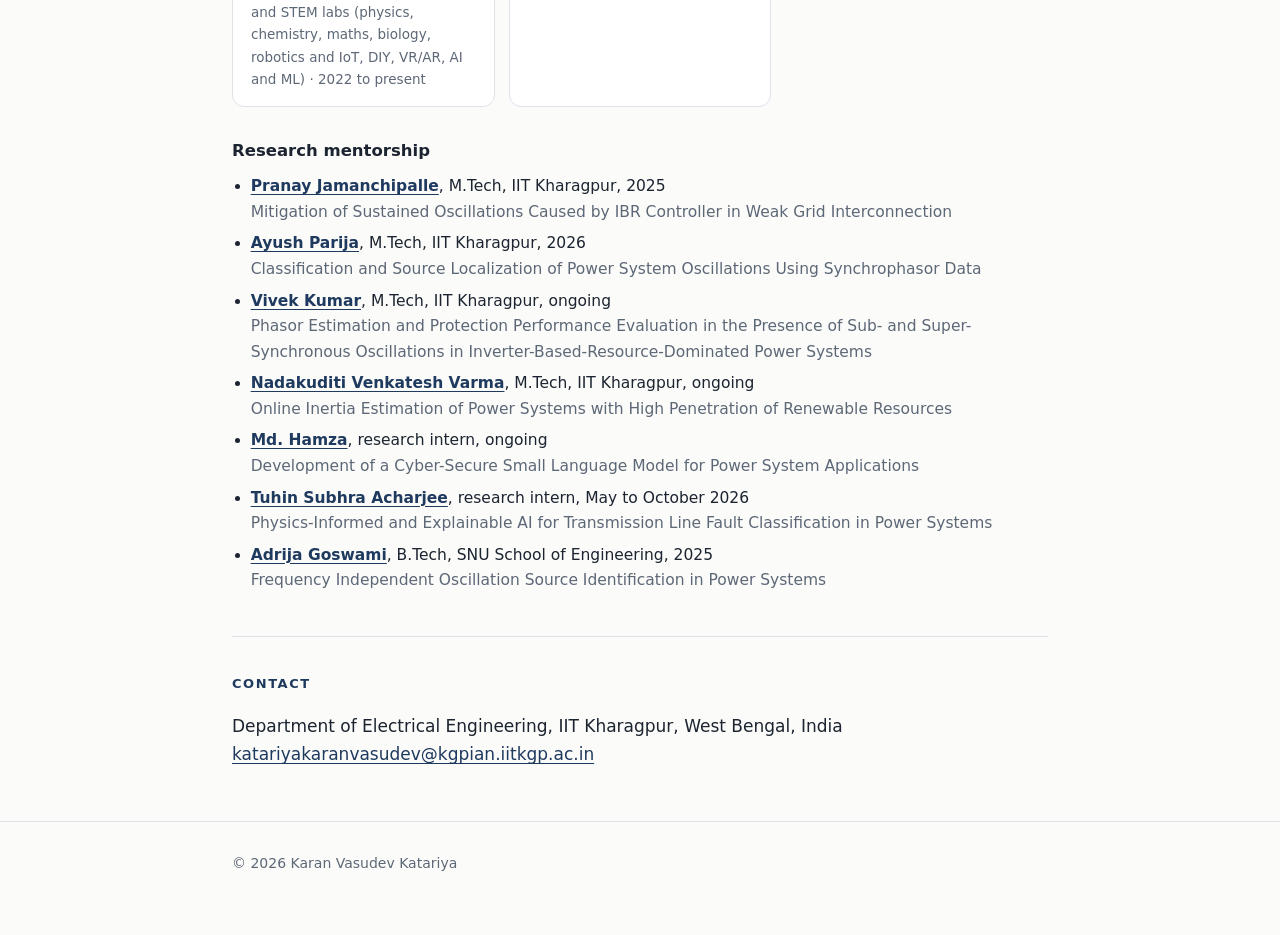
==== commit 8c09b317: "Add department and years to institute roles Co-Authored-By: Claude Sonnet 5.5 <noreply@anthropic.com" ====
--- a/index.html
+++ b/index.html
@@ -120,7 +120,7 @@
   <section id="teaching">
     <h2>Teaching and service</h2>
     <p>Teaching assistant at IIT Kharagpur for the HVDC and FACTS Simulation Lab, Power Systems Python Coding Lab, Power Systems Protection and its lab, Power System Dynamics and Control, Power Systems Simulation Lab, and undergraduate Electrical Technology courses. I also guide M.Tech students and research interns, and trained NERLDC system operators in DSATools (TSAT and SSAT) in 2022.</p>
-    <p><b>Institute roles:</b> Governor, Ambar Society, Gymkhana, IIT Kharagpur; Department Representative, Sports Committee; Department Representative, Placement Committee.</p>
+    <p><b>Institute roles:</b> Governor, Ambar Society, Gymkhana, IIT Kharagpur; Department Representative, Department of Electrical Engineering, Sports Committee (2024) and Placement Committee (2025).</p>
     <p><b>Peer review:</b> IEEE Transactions on Industry Applications; IEEE PES General Meeting; National Power Systems Conference; Indian National Academy of Engineering.</p>
   </section>
 
